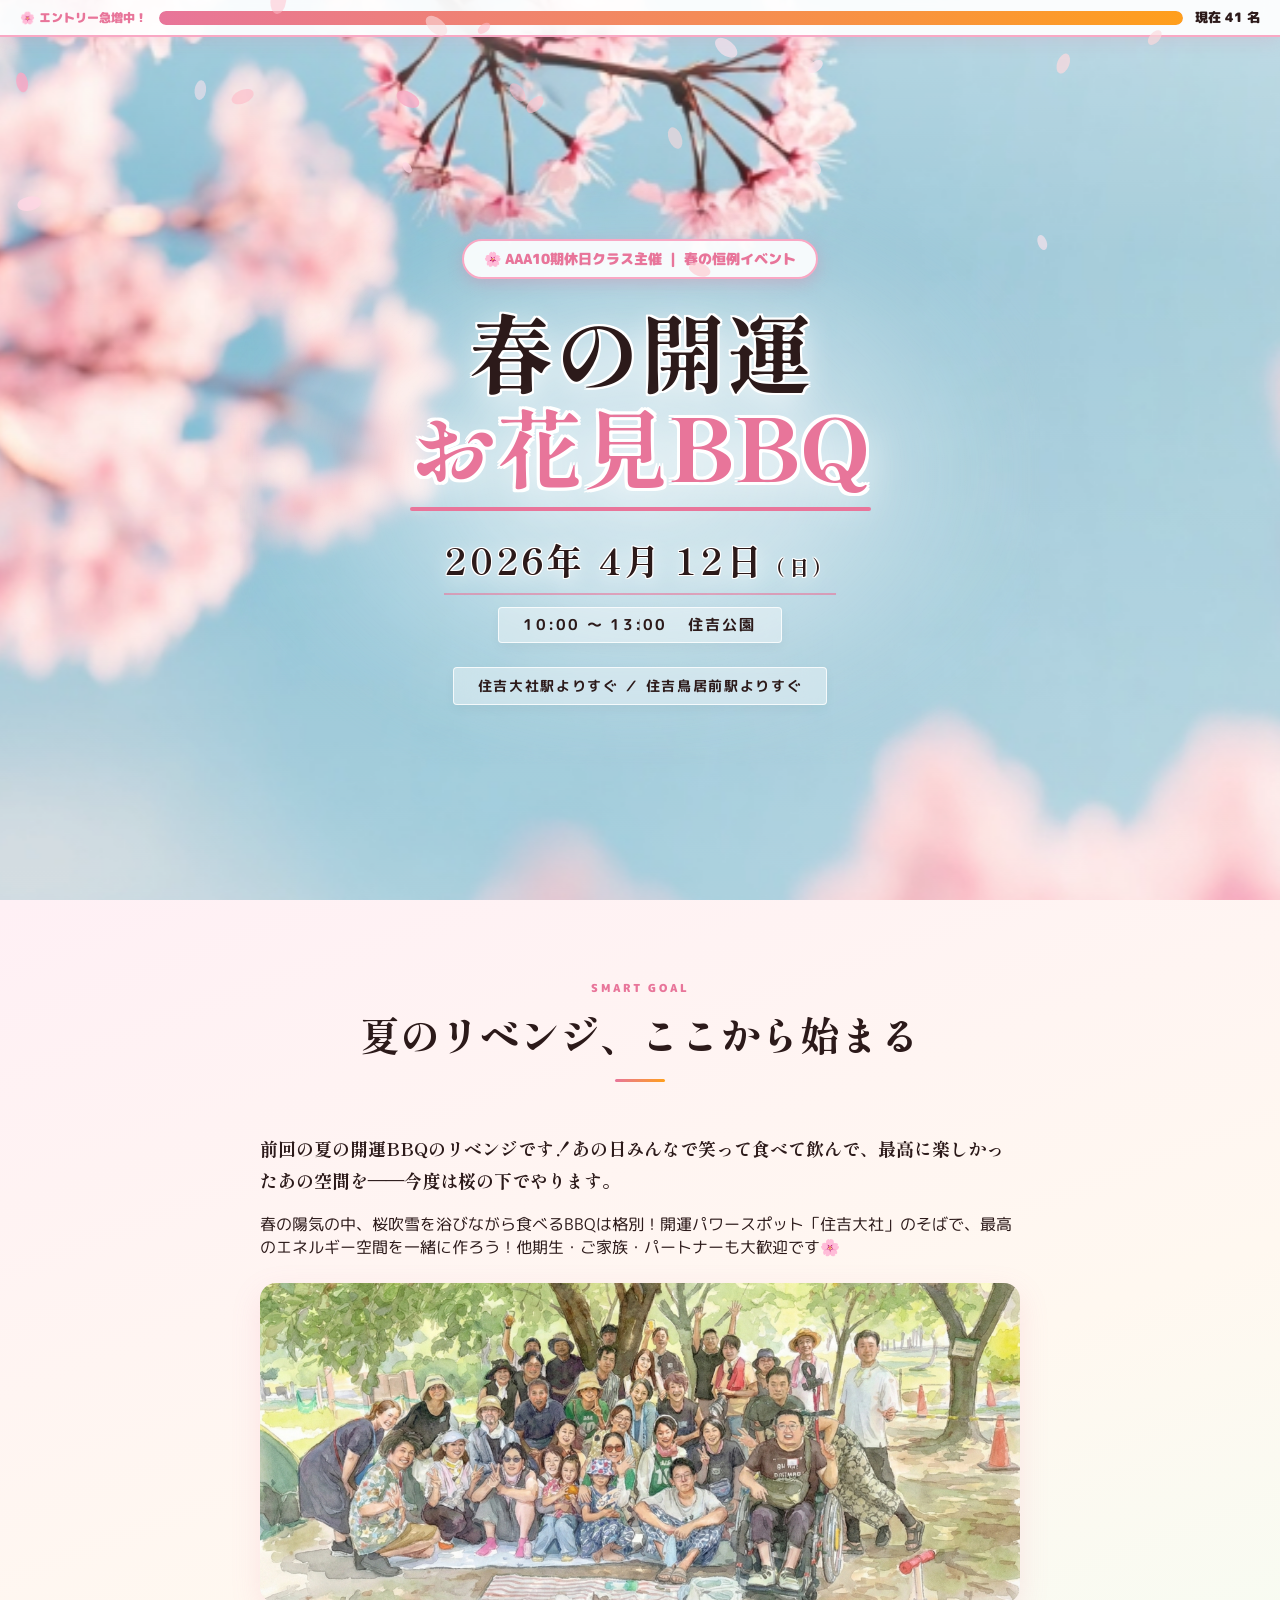
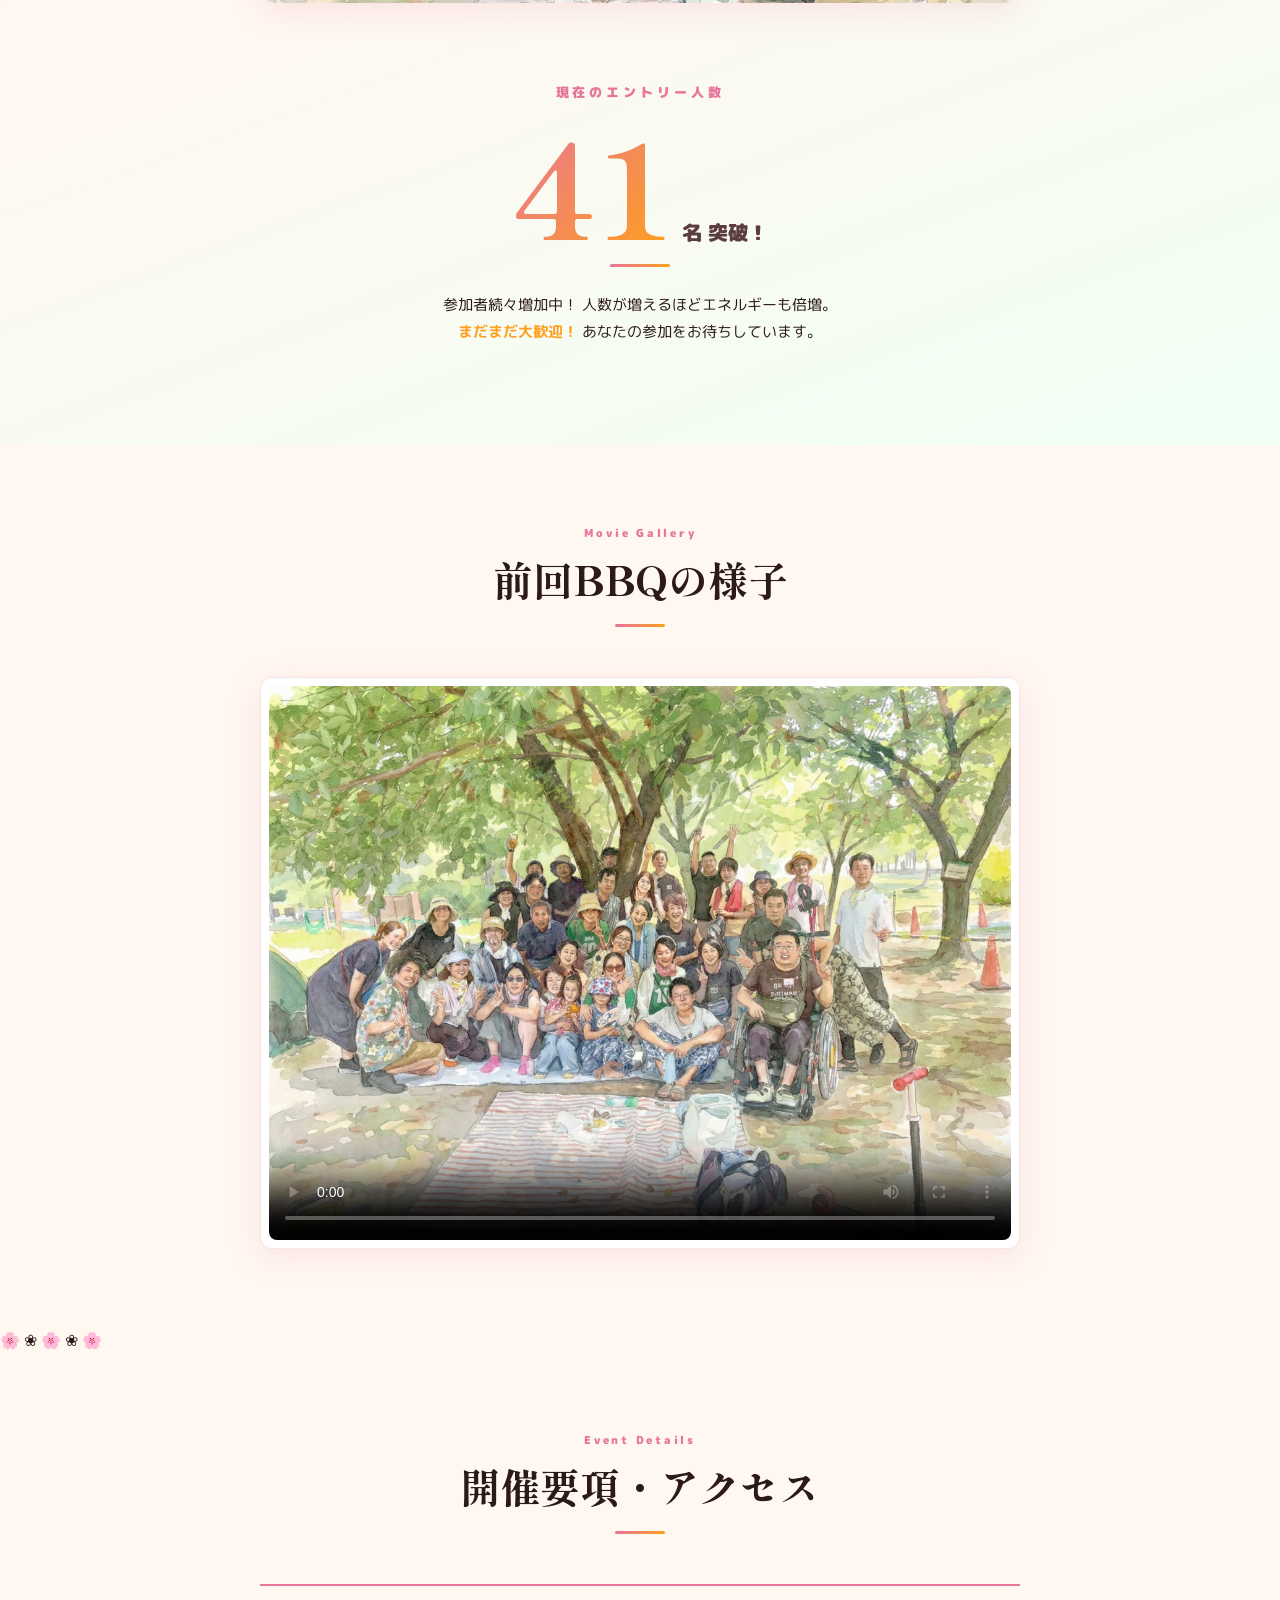
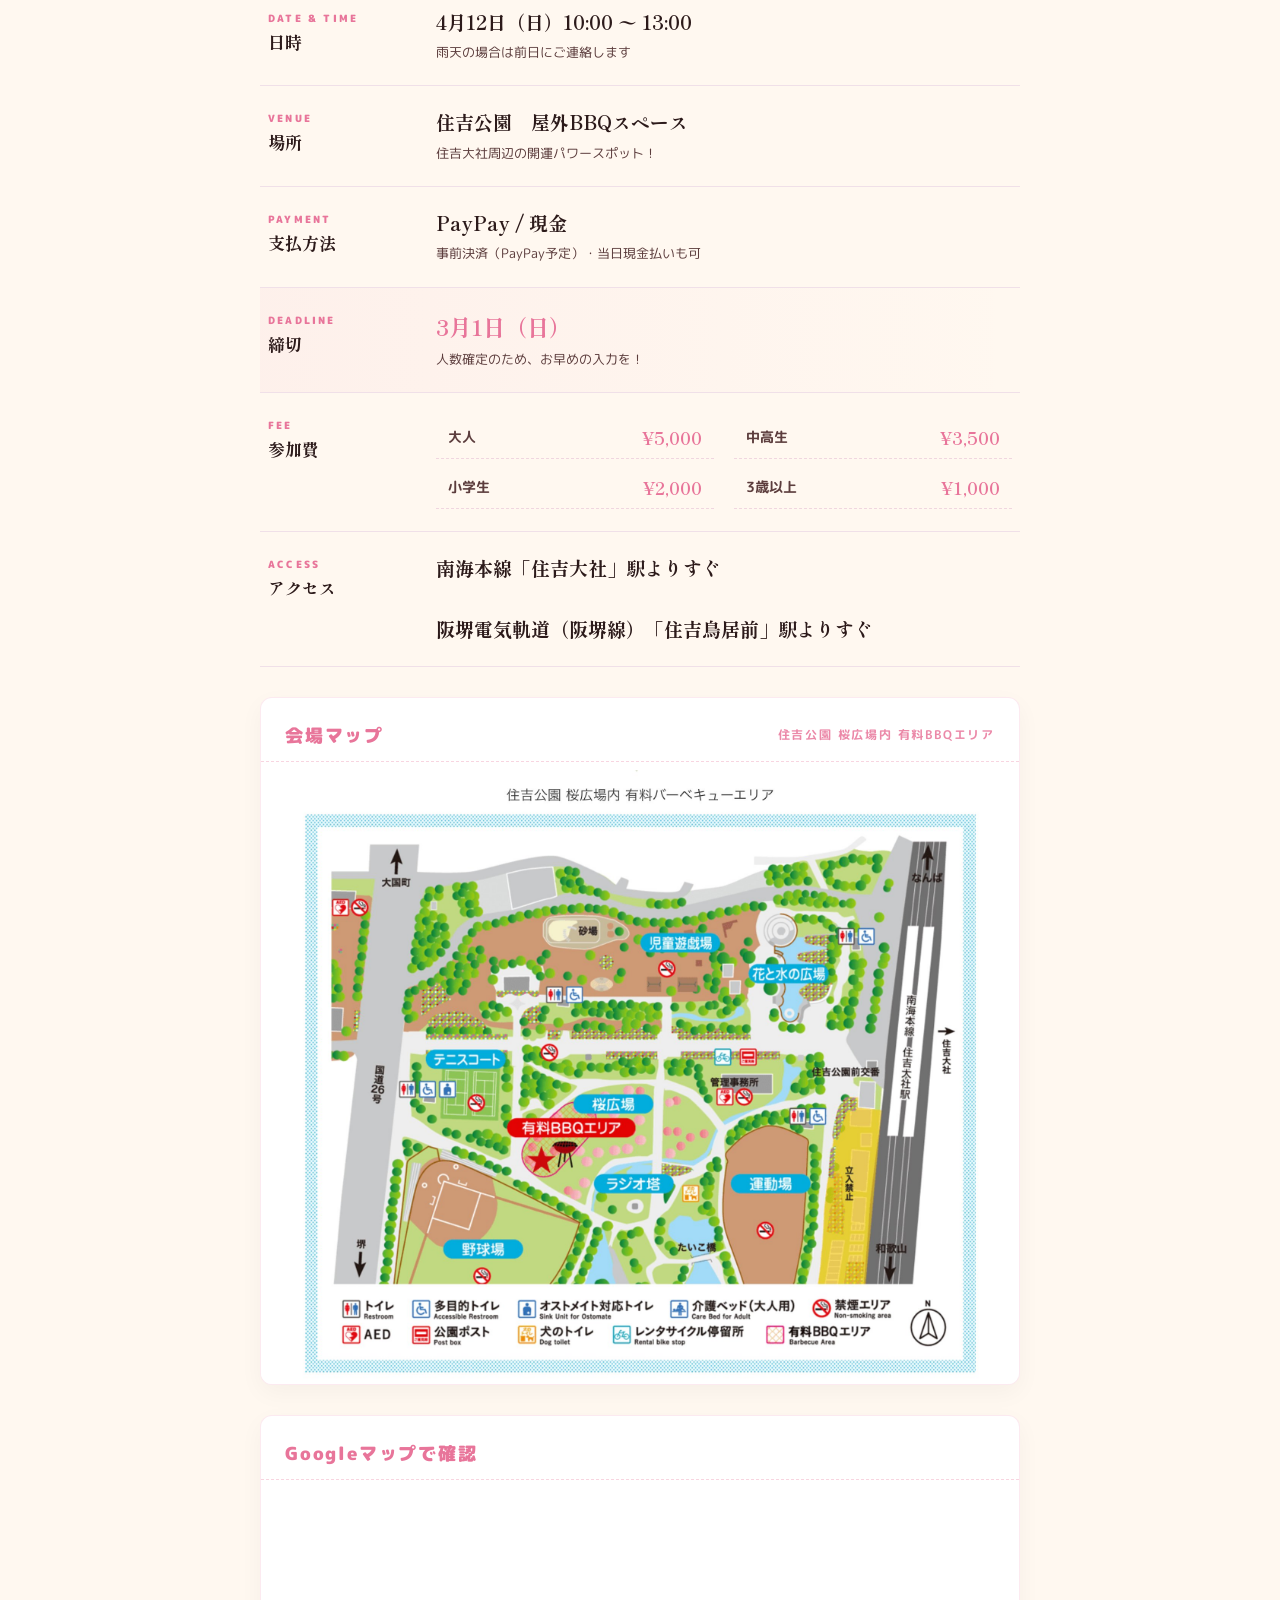
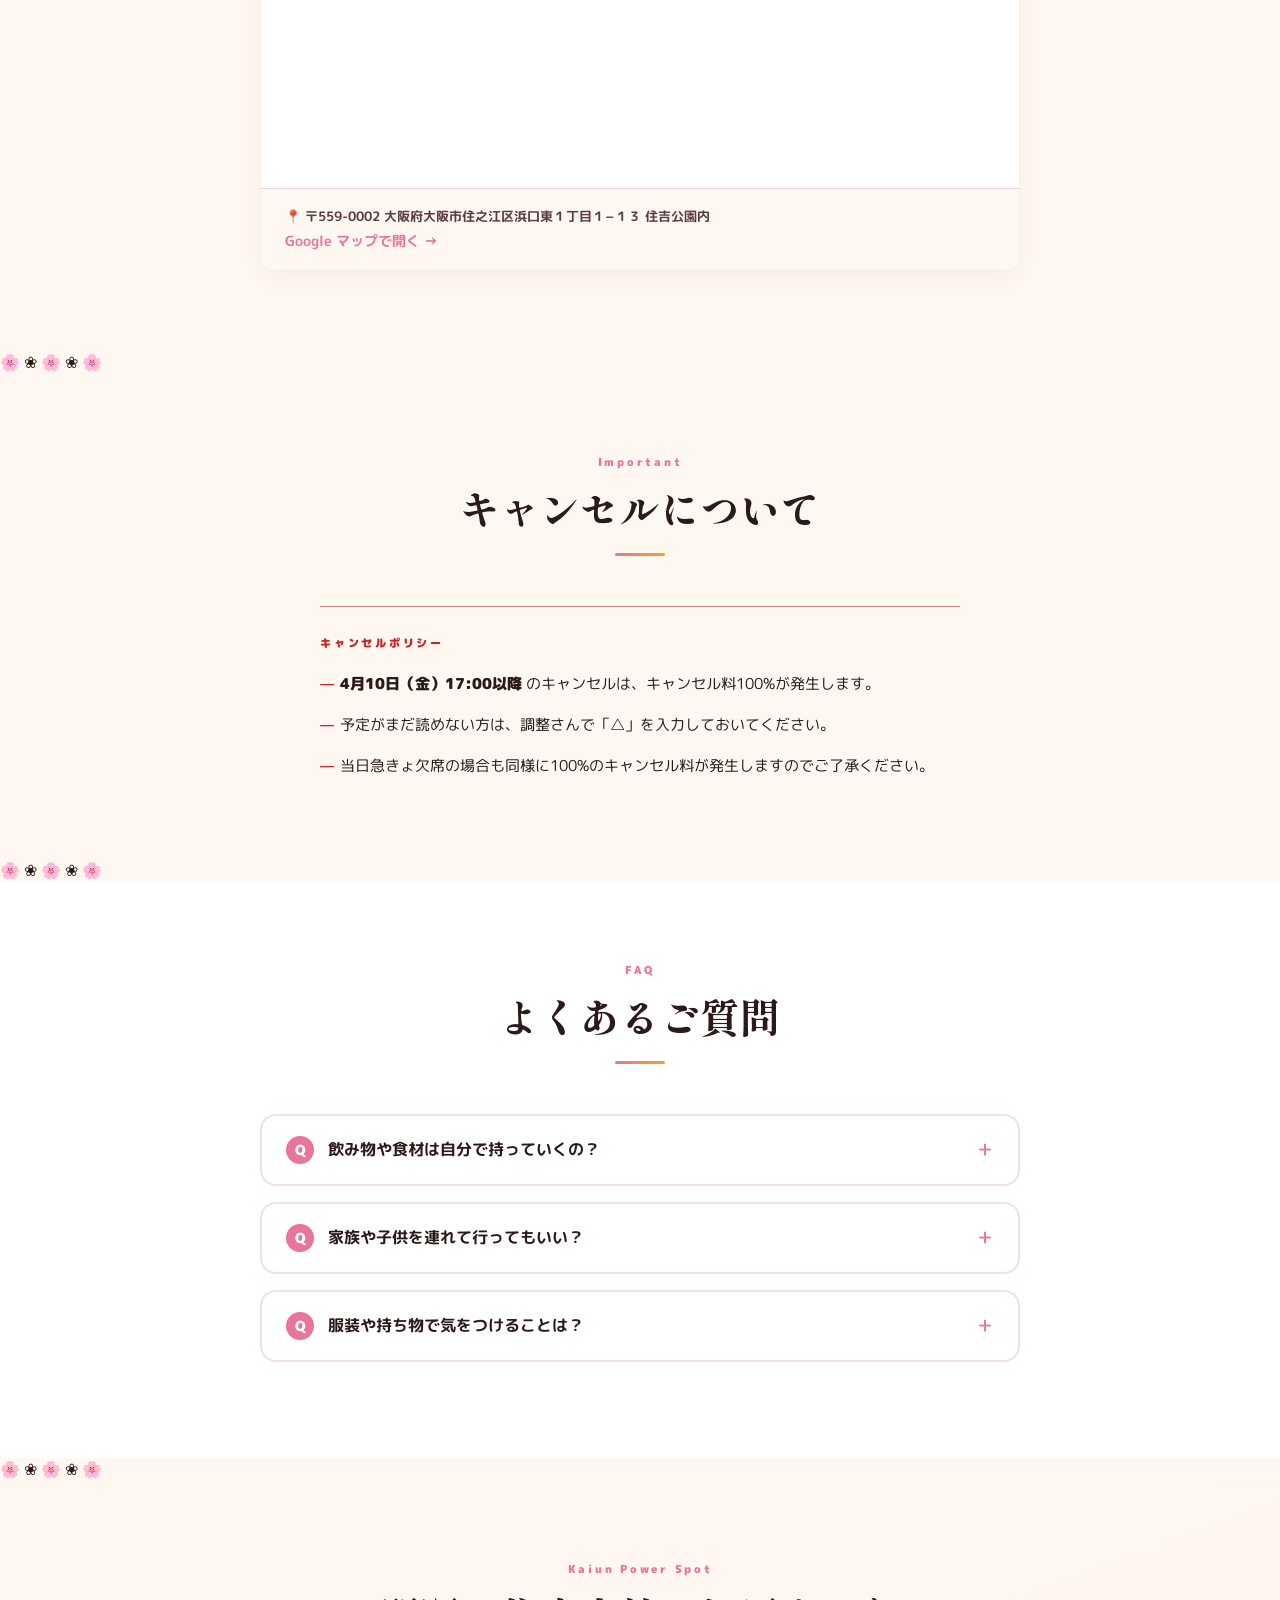
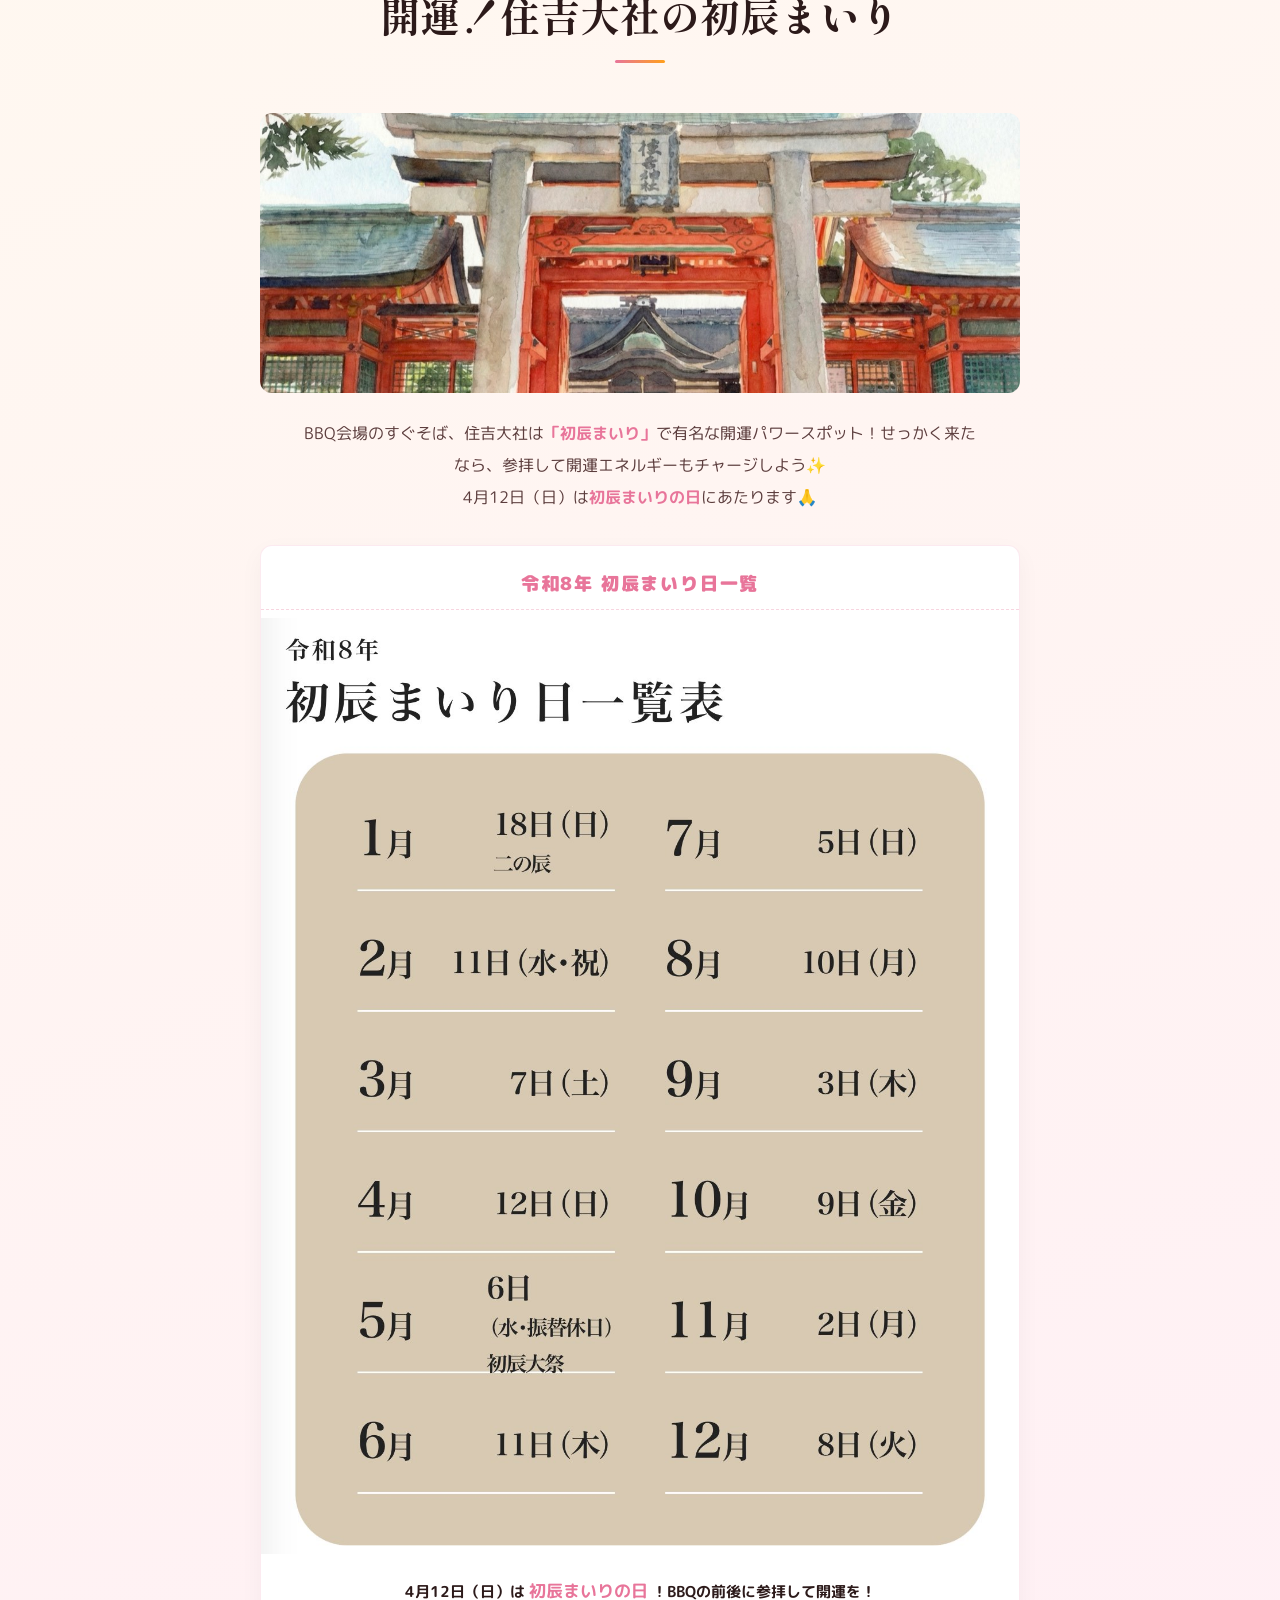
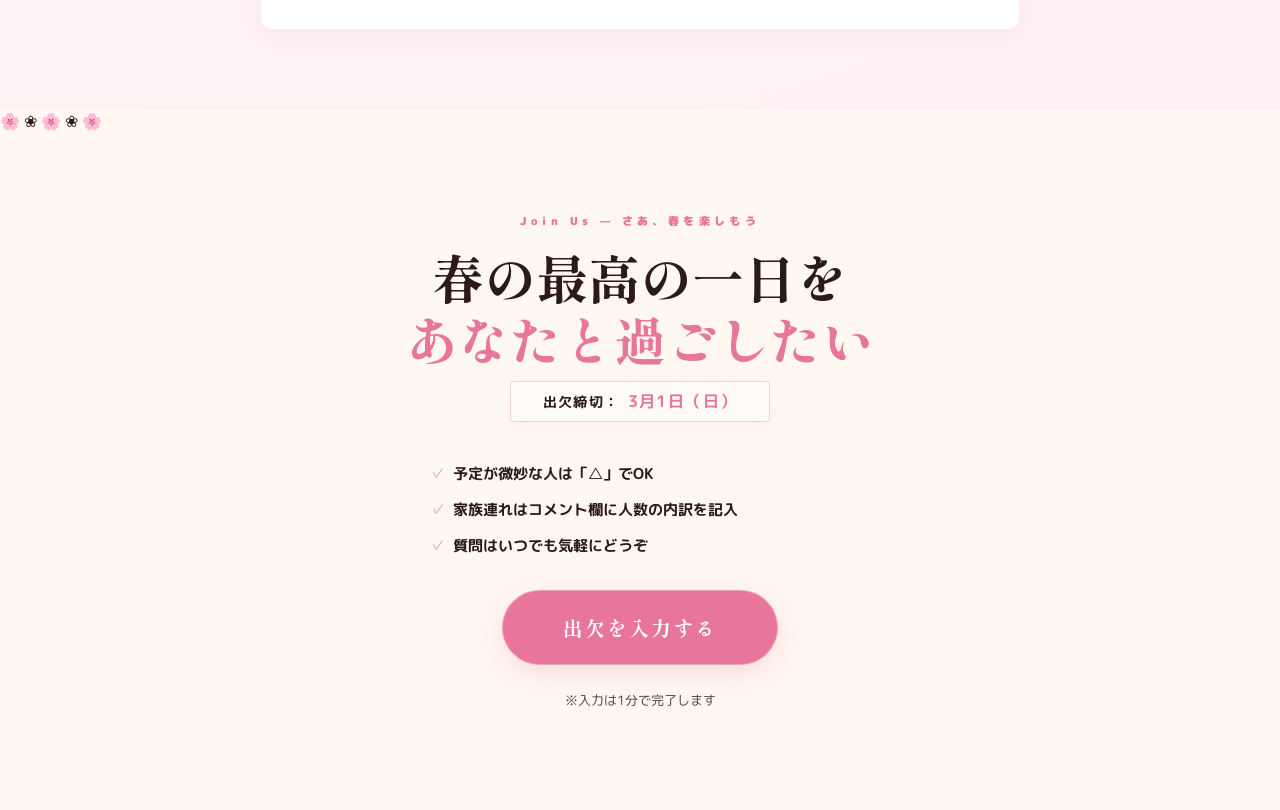
==== index.html @ a40e668b "Add files via upload" ====
<!DOCTYPE html>
<html lang="ja">

<head>
    <meta charset="UTF-8">
    <meta name="viewport" content="width=device-width, initial-scale=1.0">
    <title>春の開運お花見BBQ | AAA10期休日クラス主催</title>
    <link rel="preconnect" href="https://fonts.googleapis.com">
    <link rel="preconnect" href="https://fonts.gstatic.com" crossorigin>
    <link
        href="https://fonts.googleapis.com/css2?family=Shippori+Mincho+B1:wght@400;700;800&family=M+PLUS+Rounded+1c:wght@400;700;900&display=swap"
        rel="stylesheet">

    <link rel="stylesheet" href="css/style.css">
</head>

<body>

    <canvas id="petal-canvas"></canvas>

    <div class="sticky-progress">
        <span class="label">🌸 エントリー急増中！</span>
        <div class="bar-wrap">
            <div class="bar-fill"></div>
        </div>
        <span class="count">現在 41 名</span>
    </div>

    <header class="hero">
        <div class="hero-bg"></div>

        <div class="hero-content">
            <div class="hero-kicker">🌸 AAA10期休日クラス主催 ｜ 春の恒例イベント</div>
            <div class="hero-title-wrap">
                <h1 class="hero-title">
                    春の開運<br><span class="accent">お花見BBQ</span>
                </h1>
            </div>
            <div class="hero-date-elegant">
                <div class="date-main">2026年 4月 12日<span>（日）</span></div>
                <div class="date-sub">
                    <span class="time">10:00 〜 13:00</span>
                    <span class="place">住吉公園</span>
                </div>
            </div>
            <div class="hero-place">住吉大社駅よりすぐ ／ 住吉鳥居前駅よりすぐ</div>
        </div>
    </header>

    <section class="section story-section">
        <div class="inner">
            <h2 class="sec-title reveal">
                <span class="en">SMART GOAL</span>
                夏のリベンジ、ここから始まる
            </h2>
            <div class="story-body reveal">
                <p class="story-lead">前回の夏の開運BBQのリベンジです！あの日みんなで笑って食べて飲んで、最高に楽しかったあの空間を——<strong>今度は桜の下でやります。</strong>
                </p>
                <p>春の陽気の中、桜吹雪を浴びながら食べるBBQは格別！開運パワースポット「住吉大社」のそばで、最高のエネルギー空間を一緒に作ろう！他期生・ご家族・パートナーも大歓迎です🌸</p>
                <img src="images/bbq_sakura.jpg" alt="前回のBBQの様子" class="story-bbq-img"
                    onerror="this.style.display='none'">
            </div>

            <div class="counter-elegant reveal">
                <p class="counter-elegant-label">現在のエントリー人数</p>
                <div class="counter-elegant-numbers">
                    <span class="counter-now">41</span>
                    <span class="counter-unit">名 突破！</span>
                </div>
                <div class="counter-elegant-line"></div>
                <p class="counter-elegant-msg">
                    参加者続々増加中！ 人数が増えるほどエネルギーも倍増。<br>
                    <strong>まだまだ大歓迎！</strong> あなたの参加をお待ちしています。
                </p>
            </div>
        </div>
    </section>

    <!-- 動画ギャラリー -->
    <section class="section movie-section">
        <div class="inner">
            <h2 class="sec-title reveal">
                <span class="en">Movie Gallery</span>
                前回BBQの様子
            </h2>
            <div class="movie-wrap reveal">
                <video src="BBQ_movie.mp4" playsinline controls class="bbq-movie" poster="images/bbq_sakura.jpg">
                    お使いのブラウザは動画の再生に対応していません。
                </video>
            </div>
        </div>
    </section>

    <div class="sakura-divider">🌸 ❀ 🌸 ❀ 🌸</div>


    <!-- 開催要項 -->
    <section class="section info-section">
        <div class="inner">
            <h2 class="sec-title reveal">
                <span class="en">Event Details</span>
                開催要項・アクセス
            </h2>
            <div class="info-list reveal">

                <div class="info-row">
                    <div class="info-row-label">
                        <span class="info-en">DATE &amp; TIME</span>
                        <span class="info-ja">日時</span>
                    </div>
                    <div class="info-row-value">
                        <strong>4月12日（日）10:00 〜 13:00</strong>
                        <span class="info-note">雨天の場合は前日にご連絡します</span>
                    </div>
                </div>

                <div class="info-row">
                    <div class="info-row-label">
                        <span class="info-en">VENUE</span>
                        <span class="info-ja">場所</span>
                    </div>
                    <div class="info-row-value">
                        <strong>住吉公園　屋外BBQスペース</strong>
                        <span class="info-note">住吉大社周辺の開運パワースポット！</span>
                    </div>
                </div>

                <div class="info-row">
                    <div class="info-row-label">
                        <span class="info-en">PAYMENT</span>
                        <span class="info-ja">支払方法</span>
                    </div>
                    <div class="info-row-value">
                        <strong>PayPay / 現金</strong>
                        <span class="info-note">事前決済（PayPay予定）・当日現金払いも可</span>
                    </div>
                </div>

                <div class="info-row info-row-deadline">
                    <div class="info-row-label">
                        <span class="info-en">DEADLINE</span>
                        <span class="info-ja">締切</span>
                    </div>
                    <div class="info-row-value">
                        <strong>3月1日（日）</strong>
                        <span class="info-note">人数確定のため、お早めの入力を！</span>
                    </div>
                </div>

                <div class="info-row info-row-fee">
                    <div class="info-row-label">
                        <span class="info-en">FEE</span>
                        <span class="info-ja">参加費</span>
                    </div>
                    <div class="info-row-value fee-grid">
                        <div class="fee-item"><span class="fee-who">大人</span><span class="fee-price">¥5,000</span></div>
                        <div class="fee-item"><span class="fee-who">中高生</span><span class="fee-price">¥3,500</span>
                        </div>
                        <div class="fee-item"><span class="fee-who">小学生</span><span class="fee-price">¥2,000</span>
                        </div>
                        <div class="fee-item"><span class="fee-who">3歳以上</span><span class="fee-price">¥1,000</span>
                        </div>
                    </div>
                </div>

                <div class="info-row info-row-access">
                    <div class="info-row-label">
                        <span class="info-en">ACCESS</span>
                        <span class="info-ja">アクセス</span>
                    </div>
                    <div class="info-row-value">
                        <strong>南海本線「住吉大社」駅よりすぐ</strong><br>
                        <strong>阪堺電気軌道（阪堺線）「住吉鳥居前」駅よりすぐ</strong>
                    </div>
                </div>
            </div>

            <!-- 会場マップ -->
            <div class="venue-map-wrap reveal">
                <div class="venue-map-title">
                    <span>会場マップ</span>
                    <span class="venue-map-sub">住吉公園 桜広場内 有料BBQエリア</span>
                </div>
                <img src="images/image01.jpg" alt="住吉公園 桜広場内 有料バーベキューエリア マップ" class="venue-map-img" />
            </div>

            <!-- Googleマップ -->
            <div class="gmap-wrap reveal">
                <div class="venue-map-title"><span>Googleマップで確認</span></div>
                <div class="gmap-container">
                    <iframe src="https://maps.google.com/maps?q=34.6116,135.4924&z=17&output=embed&hl=ja" width="100%"
                        height="300" style="border:0;" allowfullscreen="" loading="lazy"
                        referrerpolicy="no-referrer-when-downgrade" title="住吉公園 Googleマップ">
                    </iframe>
                </div>
                <a href="https://maps.google.com/?q=34.6116,135.4924" target="_blank" rel="noopener" class="gmap-link">
                    📍 〒559-0002 大阪府大阪市住之江区浜口東１丁目１−１３ 住吉公園内<br>
                    <span>Google マップで開く →</span>
                </a>
            </div>
        </div>
    </section>

    <div class="sakura-divider">🌸 ❀ 🌸 ❀ 🌸</div>

    <!-- キャンセルポリシー -->
    <section class="section alert-section">
        <div class="inner">
            <h2 class="sec-title reveal">
                <span class="en">Important</span>
                キャンセルについて
            </h2>
            <div class="plain-note reveal">
                <p class="plain-note-label">キャンセルポリシー</p>
                <ul class="plain-list">
                    <li>
                        <span class="list-label">4月10日（金）17:00以降</span>
                        <span class="list-text">のキャンセルは、キャンセル料100%が発生します。</span>
                    </li>
                    <li>
                        <span class="list-text">予定がまだ読めない方は、調整さんで「△」を入力しておいてください。</span>
                    </li>
                    <li>
                        <span class="list-text">当日急きょ欠席の場合も同様に100%のキャンセル料が発生しますのでご了承ください。</span>
                    </li>
                </ul>
            </div>
        </div>
    </section>

    <div class="sakura-divider">🌸 ❀ 🌸 ❀ 🌸</div>

    <!-- FAQ -->
    <section class="section faq-section">
        <div class="inner">
            <h2 class="sec-title reveal">
                <span class="en">FAQ</span>
                よくあるご質問
            </h2>
            <div class="reveal">
                <details class="faq-item">
                    <summary>
                        <span class="q-badge">Q</span>
                        飲み物や食材は自分で持っていくの？
                        <span class="arrow">＋</span>
                    </summary>
                    <div class="faq-body">基本はこちらで準備します！ただ、「これだけは飲みたい／食べたい！」というこだわりのお酒や食材の持ち込みはOKです。食材管理は自己責任でお願いします☀️
                    </div>
                </details>
                <details class="faq-item">
                    <summary>
                        <span class="q-badge">Q</span>
                        家族や子供を連れて行ってもいい？
                        <span class="arrow">＋</span>
                    </summary>
                    <div class="faq-body">大歓迎です！ご家族やパートナーと一緒にワイワイ楽しみましょう。調整さんに記入する際、コメント欄に「大人1名＋小学生1名」など内訳を書いてくださいね。
                    </div>
                </details>
                <details class="faq-item">
                    <summary>
                        <span class="q-badge">Q</span>
                        服装や持ち物で気をつけることは？
                        <span class="arrow">＋</span>
                    </summary>
                    <div class="faq-body">屋外での開催です。春とはいえ朝は涼しいことがあります。上着や日除けの帽子など、必要と思うものは各自でご準備ください🙌 サンスクリーンもお忘れなく！
                    </div>
                </details>
            </div>
        </div>
    </section>

    <div class="sakura-divider">🌸 ❀ 🌸 ❀ 🌸</div>

    <!-- 初辰まいり -->
    <section class="section hatsutatu-section">
        <div class="inner">
            <h2 class="sec-title reveal">
                <span class="en">Kaiun Power Spot</span>
                開運！住吉大社の初辰まいり
            </h2>
            <div class="hatsutatu-body reveal">
                <img src="images/sumiyoshi_shrine.jpg" alt="住吉大社" class="hatsutatu-shrine-img"
                    onerror="this.style.display='none'">
                <p class="hatsutatu-text">
                    BBQ会場のすぐそば、住吉大社は<strong>「初辰まいり」</strong>で有名な開運パワースポット！せっかく来たなら、参拝して開運エネルギーもチャージしよう✨<br>4月12日（日）は<strong>初辰まいりの日</strong>にあたります🙏
                </p>
            </div>
            <div class="hatsutatu-card reveal">
                <div class="hatsutatu-card-title">令和8年 初辰まいり日一覧</div>
                <img src="images/image02.png" alt="令和8年 初辰まいり日一覧表" class="hatsutatu-img" />
                <div class="hatsutatu-highlight">
                    <span>4月12日（日）は<strong>初辰まいりの日</strong>！BBQの前後に参拝して開運を！</span>
                </div>
            </div>
        </div>
    </section>

    <div class="sakura-divider">🌸 ❀ 🌸 ❀ 🌸</div>

    <!-- CTA -->
    <section class="cta-section" id="apply">
        <div class="inner">
            <p class="cta-eyebrow">Join Us — さあ、春を楽しもう</p>
            <h2>春の最高の一日を<br><em>あなたと過ごしたい</em></h2>
            <div class="deadline">出欠締切：<strong>3月1日（日）</strong></div>
            <ul class="cta-check-list">
                <li>予定が微妙な人は「△」でOK</li>
                <li>家族連れはコメント欄に人数の内訳を記入</li>
                <li>質問はいつでも気軽にどうぞ</li>
            </ul>
            <a href="https://chouseisan.com/s?h=913a7e72faf543aea218d1fd785c5a6a" class="btn-cta" target="_blank"
                rel="noopener">出欠を入力する</a>
            <p class="cta-note">※入力は1分で完了します</p>
        </div>
    </section>




    <script src="js/main.js"></script>
</body>

</html>
---- css/style.css ----
:root {
    --sky: #C8E6F5;
    --sky-deep: #90CAE8;
    --sakura: #F9A8C4;
    --sakura-deep: #E8759A;
    --petal: #FFE4EE;
    --green-grass: #7BC67A;
    --green-dark: #3A7D44;
    --sun-gold: #FFD166;
    --sun-orange: #FF9F1C;
    --cream: #FFF8F0;
    --text-dark: #2C1A1A;
    --text-mid: #5C3D3D;
}

*,
*::before,
*::after {
    box-sizing: border-box;
    margin: 0;
    padding: 0;
}

html {
    scroll-behavior: smooth;
}

body {
    font-family: 'M PLUS Rounded 1c', sans-serif;
    background-color: var(--cream);
    color: var(--text-dark);
    overflow-x: hidden;
}

/* =====================
           花びらキャンバス
        ===================== */
#petal-canvas {
    position: fixed;
    top: 0;
    left: 0;
    width: 100%;
    height: 100%;
    pointer-events: none;
    z-index: 9999;
}

/* =====================
           固定プログレスバー
        ===================== */
.sticky-progress {
    position: fixed;
    top: 0;
    left: 0;
    right: 0;
    z-index: 1000;
    background: rgba(255, 255, 255, 0.92);
    backdrop-filter: blur(10px);
    border-bottom: 2px solid var(--sakura);
    padding: 8px 20px;
    display: flex;
    align-items: center;
    gap: 12px;
    box-shadow: 0 2px 20px rgba(232, 117, 154, 0.2);
}

.sticky-progress .label {
    font-size: 12px;
    font-weight: 900;
    color: var(--sakura-deep);
    white-space: nowrap;
    flex-shrink: 0;
}

.sticky-progress .bar-wrap {
    flex: 1;
    background: #F0D6E0;
    height: 14px;
    border-radius: 99px;
    overflow: hidden;
}

.sticky-progress .bar-fill {
    height: 100%;
    width: 100%;
    /* ★熱量表現のため常に100%に変更 */
    background: linear-gradient(90deg, var(--sakura-deep), var(--sun-orange));
    border-radius: 99px;
    position: relative;
    animation: shine 2s infinite;
}

.sticky-progress .bar-fill::after {
    content: '';
    position: absolute;
    top: 0;
    left: -60%;
    width: 40%;
    height: 100%;
    background: rgba(255, 255, 255, 0.4);
    animation: shimmer 2s infinite;
    border-radius: 99px;
}

@keyframes shimmer {
    0% {
        left: -60%;
    }

    100% {
        left: 120%;
    }
}

.sticky-progress .count {
    font-size: 13px;
    font-weight: 900;
    color: var(--text-dark);
    white-space: nowrap;
    flex-shrink: 0;
}



/* =====================
           動画ギャラリー
        ===================== */
.movie-section {
    padding-top: 20px;
    padding-bottom: 20px;
}

.movie-wrap {
    margin: 40px auto 0;
    max-width: 800px;
    background: white;
    border-radius: 12px;
    overflow: hidden;
    box-shadow: 0 8px 32px rgba(232, 117, 154, 0.15);
    border: 1px solid rgba(232, 117, 154, 0.2);
    padding: 8px;
    /* 額縁のような余白 */
}

.bbq-movie {
    width: 100%;
    height: auto;
    display: block;
    border-radius: 8px;
    background: #fdf5f7;
    /* 読み込み前のプレースホルダー色 */
}

/* =====================
           ヒーロー
        ===================== */
.hero {
    min-height: 100vh;
    padding-top: 44px;
    position: relative;
    overflow: hidden;
    display: flex;
    flex-direction: column;
    justify-content: center;
    align-items: center;
}

/* 桜のシネマティック背景 */
.hero-bg {
    position: absolute;
    inset: 0;
    background-image: url('../images/bg_hero_sakura.jpg');
    background-size: cover;
    background-position: center bottom;
    z-index: 0;
    transform: scale(1);
    animation: hero-zoom 20s ease-out forwards;
}

/* 文字を読みやすくするためのうっすらとしたシャドウ・グラデーション */
.hero-bg::after {
    content: '';
    position: absolute;
    inset: 0;
    background: linear-gradient(to bottom, rgba(255, 255, 255, 0.3) 0%, rgba(255, 255, 255, 0) 30%, rgba(255, 255, 255, 0.2) 100%);
    z-index: 1;
}

@keyframes hero-zoom {
    0% {
        transform: scale(1);
    }

    100% {
        transform: scale(1.08);
    }
}

/* ヒーローコンテンツ（文字など） */

/* ヒーローコンテンツ */
.hero-content {
    position: relative;
    z-index: 10;
    text-align: center;
    padding: 60px 40px;
    max-width: 800px;
    width: 90%;
}

/* アプローチ1+2の融合：すりガラス × 柔らかい光のモヤ（Soft Frosted Glow） */
.hero-content::before {
    content: '';
    position: absolute;
    inset: 0;
    z-index: -1;
    /* 中心はやや不透明な白、外に向かって完全に透明になる円形グラデーション */
    background: radial-gradient(ellipse at center, rgba(255, 255, 255, 0.6) 0%, rgba(255, 255, 255, 0.3) 50%, rgba(255, 255, 255, 0) 80%);
    /* すりガラス効果 */
    backdrop-filter: blur(8px);
    -webkit-backdrop-filter: blur(8px);
    /* ぼかしの境界線をさらに滑らかにするため、マスクでふんわり抜く */
    mask-image: radial-gradient(ellipse at center, black 30%, transparent 80%);
    -webkit-mask-image: radial-gradient(ellipse at center, black 30%, transparent 80%);
    pointer-events: none;
}

.hero-kicker {
    display: inline-flex;
    align-items: center;
    gap: 8px;
    background: rgba(255, 255, 255, 0.9);
    border: 2px solid var(--sakura);
    border-radius: 99px;
    padding: 8px 20px;
    font-size: 14px;
    font-weight: 900;
    color: var(--sakura-deep);
    margin-bottom: 24px;
    animation: hero-entry 0.8s ease both;
    box-shadow: 0 4px 15px rgba(232, 117, 154, 0.3);
}

.hero-title-wrap {
    animation: hero-entry 0.8s 0.2s ease both;
}

.hero-sub {
    font-family: 'M PLUS Rounded 1c', sans-serif;
    font-size: 16px;
    font-weight: 900;
    color: var(--sakura-deep);
    letter-spacing: 0.3em;
    margin-bottom: 12px;
    text-shadow: 0 2px 10px rgba(255, 255, 255, 0.9);
}

.hero-title {
    font-family: 'Shippori Mincho B1', serif;
    font-size: clamp(48px, 12vw, 86px);
    font-weight: 800;
    line-height: 1.1;
    color: var(--text-dark);
    /* 文字の輪郭を白く縁取り（Stroke効果）＋外側に強い発光（Glow） */
    text-shadow:
        2px 2px 0 #fff, -2px -2px 0 #fff,
        2px -2px 0 #fff, -2px 2px 0 #fff,
        0px 2px 0 #fff, 0px -2px 0 #fff,
        2px 0px 0 #fff, -2px 0px 0 #fff,
        0 8px 30px rgba(255, 255, 255, 1);
    margin-bottom: 8px;
}

.hero-title .accent {
    color: var(--sakura-deep);
    position: relative;
    /* ピンクの文字が背景に沈まないよう、少し太めに白抜き縁取り */
    text-shadow:
        3px 3px 0 #fff, -3px -3px 0 #fff,
        3px -3px 0 #fff, -3px 3px 0 #fff,
        0px 3px 0 #fff, 0px -3px 0 #fff,
        3px 0px 0 #fff, -3px 0px 0 #fff,
        0 10px 40px rgba(255, 255, 255, 1);
}

.hero-title .accent::after {
    content: '';
    position: absolute;
    bottom: -4px;
    left: 0;
    right: 0;
    height: 4px;
    background: var(--sakura-deep);
    border-radius: 2px;
}

.hero-date-elegant {
    display: inline-flex;
    flex-direction: column;
    align-items: center;
    margin: 32px auto 24px;
    animation: hero-entry 0.8s 0.4s ease both;
}

.hero-date-elegant .date-main {
    font-family: 'Shippori Mincho B1', serif;
    font-size: 36px;
    font-weight: 700;
    color: var(--text-dark);
    letter-spacing: 0.1em;
    border-bottom: 2px solid rgba(232, 117, 154, 0.6);
    padding-bottom: 8px;
    margin-bottom: 12px;
    /* 日付にも確実な白い縁取りと発光を付与 */
    text-shadow:
        1px 1px 0 #fff, -1px -1px 0 #fff,
        1px -1px 0 #fff, -1px 1px 0 #fff,
        0px 1px 0 #fff, 0px -1px 0 #fff,
        1px 0px 0 #fff, -1px 0px 0 #fff,
        0 4px 20px rgba(255, 255, 255, 1);
}

.hero-date-elegant .date-main span {
    font-size: 20px;
}

.hero-date-elegant .date-sub {
    font-size: 15px;
    font-weight: 700;
    color: var(--text-dark);
    letter-spacing: 0.15em;
    display: flex;
    gap: 20px;
    background: rgba(255, 255, 255, 0.4);
    padding: 6px 24px;
    border-radius: 4px;
    backdrop-filter: blur(12px);
    border: 1px solid rgba(255, 255, 255, 0.8);
    position: relative;
    box-shadow: 0 4px 12px rgba(0, 0, 0, 0.04);
}

/* 区切り線を細いラインに変更 */
.hero-date-elegant .date-sub .time::after {
    content: '';
    position: absolute;
    top: 50%;
    transform: translateY(-50%);
    right: 50%;
    /* 中央付近に配置 */
    width: 1px;
    height: 12px;
    background: var(--text-dark);
    opacity: 0.3;
}

.hero-date-elegant .time::before,
.hero-date-elegant .place::before {
    display: none;
}

.hero-place {
    font-size: 14px;
    font-weight: 700;
    color: var(--text-dark);
    letter-spacing: 0.12em;
    background: rgba(255, 255, 255, 0.4);
    padding: 8px 24px;
    border-radius: 4px;
    display: inline-block;
    backdrop-filter: blur(12px);
    border: 1px solid rgba(255, 255, 255, 0.8);
    box-shadow: 0 4px 12px rgba(0, 0, 0, 0.04);
    animation: hero-entry 0.8s 0.6s ease both;
}

@keyframes hero-entry {
    from {
        opacity: 0;
        transform: translateY(30px);
    }

    to {
        opacity: 1;
        transform: translateY(0);
    }
}

/* =====================
           セクション共通
        ===================== */
.section {
    padding: 80px 20px;
    position: relative;
}

.sec-title {
    font-family: 'Shippori Mincho B1', serif;
    font-size: clamp(26px, 6vw, 40px);
    font-weight: 800;
    text-align: center;
    margin-bottom: 50px;
    color: var(--text-dark);
    position: relative;
}

.sec-title .en {
    display: block;
    font-family: 'M PLUS Rounded 1c', sans-serif;
    font-size: 11px;
    font-weight: 900;
    letter-spacing: 0.25em;
    color: var(--sakura-deep);
    margin-bottom: 8px;
}

.sec-title::after {
    content: '';
    display: block;
    width: 50px;
    height: 3px;
    background: linear-gradient(90deg, var(--sakura-deep), var(--sun-orange));
    border-radius: 2px;
    margin: 16px auto 0;
}

.inner {
    max-width: 760px;
    margin: 0 auto;
}

/* =====================
           ストーリー・リベンジ
        ===================== */
.story-section {
    background: linear-gradient(160deg, #FFF0F5 0%, #FFF8F0 50%, #F0FFF4 100%);
}

.story-card {
    background: white;
    border-radius: 16px;
    padding: 36px 40px;
    border-left: 4px solid var(--sakura);
    box-shadow: 0 8px 30px rgba(232, 117, 154, 0.08);
    font-size: 16px;
    line-height: 2;
    color: var(--text-mid);
    position: relative;
}

.story-card::before {
    content: '\201C';
    position: absolute;
    top: 10px;
    left: 20px;
    font-size: 80px;
    font-family: Georgia, serif;
    color: rgba(232, 117, 154, 0.15);
    line-height: 1;
}

.story-lead {
    font-family: 'Shippori Mincho B1', serif;
    font-size: 18px;
    font-weight: 700;
    color: var(--text-dark);
    line-height: 1.8;
    margin-bottom: 16px;
}

/* BBQ画像 */
.story-bbq-img {
    width: 100%;
    height: auto;
    display: block;
    border-radius: 16px;
    margin-top: 24px;
    object-fit: cover;
    max-height: 320px;
    box-shadow: 0 10px 30px rgba(232, 117, 154, 0.15);
}

/* 大きな参加者カウント */
.counter-elegant {
    text-align: center;
    margin-top: 60px;
    padding: 20px 0;
}

.counter-elegant-label {
    font-size: 13px;
    font-weight: 900;
    letter-spacing: 0.3em;
    color: var(--sakura-deep);
    margin-bottom: 16px;
}

.counter-elegant-numbers {
    display: flex;
    align-items: baseline;
    justify-content: center;
    gap: 8px;
    margin-bottom: 16px;
}

.counter-now {
    font-family: 'Shippori Mincho B1', serif;
    font-size: clamp(80px, 20vw, 130px);
    font-weight: 800;
    line-height: 1;
    background: linear-gradient(135deg, var(--sakura-deep) 0%, var(--sun-orange) 100%);
    -webkit-background-clip: text;
    background-clip: text;
    -webkit-text-fill-color: transparent;
}

.counter-unit {
    font-size: 20px;
    font-weight: 900;
    color: var(--text-mid);
}

.counter-elegant-line {
    width: 60px;
    height: 3px;
    background: linear-gradient(90deg, var(--sakura-deep), var(--sun-orange));
    border-radius: 2px;
    margin: 0 auto 24px;
}

.counter-elegant-msg {
    font-size: 15px;
    line-height: 1.8;
    color: var(--text-dark);
}

.counter-elegant-msg strong {
    color: var(--sun-orange);
}

.counter-msg {
    font-size: 15px;
    font-weight: 700;
    color: rgba(255, 255, 255, 0.7);
}

.counter-msg strong {
    color: var(--sun-gold);
}

/* =====================
           開催要項 — シンプルリスト型
        ===================== */
.info-list {
    border-top: 2px solid var(--sakura-deep);
}

.info-row {
    display: grid;
    grid-template-columns: 140px 1fr;
    gap: 0 28px;
    align-items: start;
    padding: 22px 8px;
    border-bottom: 1px solid #F0E0E8;
    transition: background 0.2s;
}

.info-row:hover {
    background: rgba(249, 168, 196, 0.04);
}

.info-row-label {
    display: flex;
    flex-direction: column;
    gap: 3px;
    padding-top: 3px;
}

.info-en {
    font-size: 10px;
    font-weight: 900;
    letter-spacing: 0.22em;
    color: var(--sakura-deep);
}

.info-ja {
    font-family: 'Shippori Mincho B1', serif;
    font-size: 17px;
    font-weight: 700;
    color: var(--text-dark);
}

.info-row-value {
    display: flex;
    flex-direction: column;
    gap: 5px;
}

.info-row-value strong {
    font-family: 'Shippori Mincho B1', serif;
    font-size: 19px;
    font-weight: 700;
    color: var(--text-dark);
    line-height: 1.5;
}

.info-note {
    font-size: 13px;
    color: var(--text-mid);
    line-height: 1.7;
}

/* 締切行の特別表示 */
.info-row-deadline {
    background: linear-gradient(90deg, rgba(232, 117, 154, 0.06) 0%, transparent 100%);
}

.info-row-deadline .info-row-value strong {
    color: var(--sakura-deep);
    font-size: 22px;
}

/* 参加費グリッド */
.fee-grid {
    display: grid;
    grid-template-columns: 1fr 1fr;
    gap: 8px 20px;
    padding-top: 2px;
}

.fee-item {
    display: flex;
    justify-content: space-between;
    align-items: center;
    padding: 8px 12px;
    border-bottom: 1px dashed #F0D6E0;
}

.fee-who {
    font-size: 14px;
    color: var(--text-mid);
    font-weight: 700;
}

.fee-price {
    font-family: 'Shippori Mincho B1', serif;
    font-size: 17px;
    font-weight: 700;
    color: var(--sakura-deep);
}

@media (max-width: 580px) {
    .info-row {
        grid-template-columns: 100px 1fr;
        gap: 0 16px;
        padding: 18px 4px;
    }

    .info-ja {
        font-size: 15px;
    }

    .info-row-value strong {
        font-size: 16px;
    }

    .fee-grid {
        grid-template-columns: 1fr;
        gap: 4px;
    }
}



/* =====================
           キャンセルポリシー — 地の文スタイル
        ===================== */
.plain-note {
    border-top: 1px solid #D0828A;
    padding: 28px 0 0;
    max-width: 640px;
    margin: 0 auto;
}

.plain-note-label {
    font-size: 11px;
    font-weight: 900;
    letter-spacing: 0.25em;
    color: #C62828;
    margin-bottom: 18px;
    text-transform: uppercase;
}

.plain-list {
    list-style: none;
    display: flex;
    flex-direction: column;
    gap: 14px;
}

.plain-list li {
    position: relative;
    padding-left: 20px;
    font-size: 15px;
    color: var(--text-dark);
    line-height: 1.8;
}

.plain-list li::before {
    content: '—';
    color: #C62828;
    font-weight: 700;
    position: absolute;
    left: 0;
    top: 0;
}

.plain-list li .list-label {
    font-weight: 900;
    display: inline-block;
}

.plain-list li .list-text {
    display: inline;
}

/* =====================
           FAQ
        ===================== */
.faq-section {
    background: white;
}

.faq-item {
    border-radius: 16px;
    overflow: hidden;
    margin-bottom: 16px;
    border: 2px solid #F0E0E8;
    transition: border-color 0.3s;
}

.faq-item:hover {
    border-color: var(--sakura);
}

.faq-item summary {
    display: flex;
    align-items: center;
    gap: 14px;
    padding: 20px 24px;
    font-weight: 700;
    font-size: 16px;
    cursor: pointer;
    color: var(--text-dark);
    list-style: none;
    user-select: none;
}

.faq-item summary::-webkit-details-marker {
    display: none;
}

.faq-item summary .q-badge {
    background: var(--sakura-deep);
    color: white;
    width: 28px;
    height: 28px;
    border-radius: 50%;
    display: flex;
    align-items: center;
    justify-content: center;
    font-size: 14px;
    font-weight: 900;
    flex-shrink: 0;
}

.faq-item summary .arrow {
    margin-left: auto;
    font-size: 18px;
    color: var(--sakura-deep);
    transition: transform 0.3s;
}

details[open] summary .arrow {
    transform: rotate(45deg);
}

.faq-item .faq-body {
    padding: 0 24px 24px 66px;
    font-size: 15px;
    line-height: 1.9;
    color: var(--text-mid);
    border-top: 1px dashed #F0D6E0;
    padding-top: 16px;
}

/* =====================
           CTA
        ===================== */
.cta-section {
    padding: 80px 20px 100px;
    text-align: center;
    position: relative;
    overflow: hidden;
}

.cta-section .inner {
    position: relative;
}

.cta-section .cta-eyebrow {
    font-size: 11px;
    font-weight: 900;
    letter-spacing: 0.4em;
    color: var(--sakura-deep);
    margin-bottom: 16px;
}

.cta-section h2 {
    font-family: 'Shippori Mincho B1', serif;
    font-size: clamp(30px, 8vw, 52px);
    font-weight: 800;
    color: var(--text-dark);
    margin-bottom: 10px;
    line-height: 1.2;
}

.cta-section h2 em {
    font-style: normal;
    color: var(--sakura-deep);
}

.cta-section .deadline {
    display: inline-block;
    background: rgba(255, 255, 255, 0.4);
    border: 1px solid rgba(232, 117, 154, 0.3);
    color: var(--text-dark);
    border-radius: 4px;
    padding: 8px 32px;
    font-size: 14px;
    font-weight: 700;
    margin-bottom: 40px;
    letter-spacing: 0.1em;
    backdrop-filter: blur(12px);
    box-shadow: 0 4px 12px rgba(232, 117, 154, 0.05);
}

.deadline strong {
    color: var(--sakura-deep);
    font-size: 16px;
    margin-left: 8px;
}

.cta-check-list {
    list-style: none;
    text-align: left;
    max-width: 420px;
    margin: 0 auto 32px;
    display: flex;
    flex-direction: column;
    gap: 12px;
}

.cta-check-list li {
    color: var(--text-dark);
    font-size: 15px;
    font-weight: 700;
    line-height: 1.6;
    display: flex;
    align-items: flex-start;
    gap: 8px;
}

.cta-check-list li::before {
    content: '✓';
    color: var(--sakura);
    font-weight: 900;
}

.btn-cta {
    display: inline-block;
    background: var(--sakura-deep);
    color: white;
    font-family: 'Shippori Mincho B1', serif;
    font-size: 20px;
    font-weight: 700;
    padding: 22px 60px;
    border-radius: 50px;
    text-decoration: none;
    box-shadow: 0 8px 24px rgba(232, 117, 154, 0.2);
    position: relative;
    overflow: hidden;
    transition: all 0.4s cubic-bezier(0.25, 1, 0.5, 1);
    letter-spacing: 0.1em;
    border: 1px solid rgba(255, 255, 255, 0.3);
}

.btn-cta:hover {
    transform: translateY(-2px);
    box-shadow: 0 12px 32px rgba(232, 117, 154, 0.3);
    background: #d66487;
    /* slightly darker/more intense on hover */
}

.cta-note {
    margin-top: 20px;
    color: var(--text-mid);
    font-size: 13px;
}

/* =====================
           スクロールアニメ
        ===================== */
.reveal {
    opacity: 0;
    transform: translateY(40px);
    transition: opacity 0.7s ease, transform 0.7s ease;
}

.reveal.visible {
    opacity: 1;
    transform: translateY(0);
}



/* =====================
           初辰まいりセクション
        ===================== */
.hatsutatu-section {
    background: linear-gradient(160deg, #FFF8F0 0%, #FFF0F5 100%);
}

.hatsutatu-body {
    margin-bottom: 32px;
}

.hatsutatu-shrine-img {
    width: 100%;
    height: 280px;
    object-fit: cover;
    border-radius: 12px;
    display: block;
    margin-bottom: 24px;
}

.hatsutatu-text {
    font-size: 16px;
    line-height: 2;
    color: var(--text-mid);
    max-width: 680px;
    margin: 0 auto;
    text-align: center;
}

.hatsutatu-text strong {
    color: var(--sakura-deep);
}

.hatsutatu-card {
    background: white;
    border-radius: 12px;
    overflow: hidden;
    box-shadow: 0 8px 24px rgba(0, 0, 0, 0.04);
    border: 1px solid rgba(232, 117, 154, 0.15);
}

.hatsutatu-card-title {
    color: var(--sakura-deep);
    padding: 24px 24px 12px;
    font-weight: 900;
    font-size: 18px;
    letter-spacing: 0.1em;
    text-align: center;
    border-bottom: 1px dashed rgba(232, 117, 154, 0.3);
    margin-bottom: 8px;
}

.hatsutatu-img {
    width: 100%;
    height: auto;
    display: block;
}

.hatsutatu-highlight {
    background: white;
    padding: 24px;
    display: flex;
    justify-content: center;
    align-items: center;
    font-size: 15px;
    font-weight: 700;
    color: var(--text-dark);
    text-align: center;
    line-height: 1.6;
}

.hatsutatu-highlight strong {
    color: var(--sakura-deep);
    font-size: 1.1em;
    padding: 0 4px;
}

/* =====================
           会場マップ・Googleマップ
        ===================== */
.venue-map-wrap,
.gmap-wrap {
    margin-top: 30px;
    background: white;
    border-radius: 12px;
    overflow: hidden;
    box-shadow: 0 8px 24px rgba(0, 0, 0, 0.04);
    border: 1px solid rgba(232, 117, 154, 0.15);
}

.venue-map-title {
    color: var(--sakura-deep);
    padding: 24px 24px 12px;
    font-weight: 900;
    font-size: 18px;
    letter-spacing: 0.1em;
    display: flex;
    align-items: center;
    justify-content: space-between;
    flex-wrap: wrap;
    gap: 8px;
    border-bottom: 1px dashed rgba(232, 117, 154, 0.3);
    margin: 0 0 8px 0;
}

.venue-map-sub {
    font-size: 12px;
    font-weight: 700;
    opacity: 0.85;
}

.venue-map-img {
    width: 100%;
    height: auto;
    display: block;
}

.gmap-container {
    padding: 0;
    line-height: 0;
}

.gmap-link {
    display: block;
    padding: 16px 24px;
    background: var(--cream);
    color: var(--text-mid);
    font-size: 13px;
    font-weight: 700;
    text-decoration: none;
    line-height: 1.8;
    border-top: 1px solid #F0D6E0;
    transition: background 0.2s;
}

.gmap-link:hover {
    background: #FFE4EE;
}

.gmap-link span {
    color: var(--sakura-deep);
    font-size: 14px;
}

@media (max-width: 600px) {

    /* ヒーロー */
    .hero-date-elegant .date-main {
        font-size: 24px;
    }

    .hero-date-elegant .date-sub {
        font-size: 12px;
        flex-direction: column;
        gap: 8px;
        align-items: center;
    }

    .hero-kicker {
        font-size: 11px;
        padding: 6px 12px;
        gap: 4px;
        /* 長いテキストが折り返せるように */
        white-space: normal;
        text-align: center;
        line-height: 1.5;
    }

    .hero-place {
        font-size: 12px;
        padding: 6px 14px;
    }

    /* テキスト全般の改行修正 */
    .story-body {
        padding: 0 12px;
    }

    .story-body p,
    .hatsutatu-text,
    .counter-elegant-msg,
    .faq-body,
    .plain-list li,
    .gmap-link {
        word-break: keep-all;
        /* 日本語単語の途中で切らない */
        overflow-wrap: anywhere;
        /* URLなど長い文字列は折り返す */
        line-height: 1.9;
    }

    /* CTAボタン */
    .btn-cta {
        font-size: 16px;
        padding: 18px 28px;
    }

    /* 初辰まいり：画像とテキストを縦並びに */
    .hatsutatu-intro-wrap {
        grid-template-columns: 1fr;
    }

    .hatsutatu-shrine-img {
        height: 180px;
    }

}

/* タブレット調整 */
@media (min-width: 601px) and (max-width: 768px) {
    .hatsutatu-intro-wrap {
        grid-template-columns: 1fr;
    }

    .hatsutatu-shrine-img {
        height: 220px;
    }
}
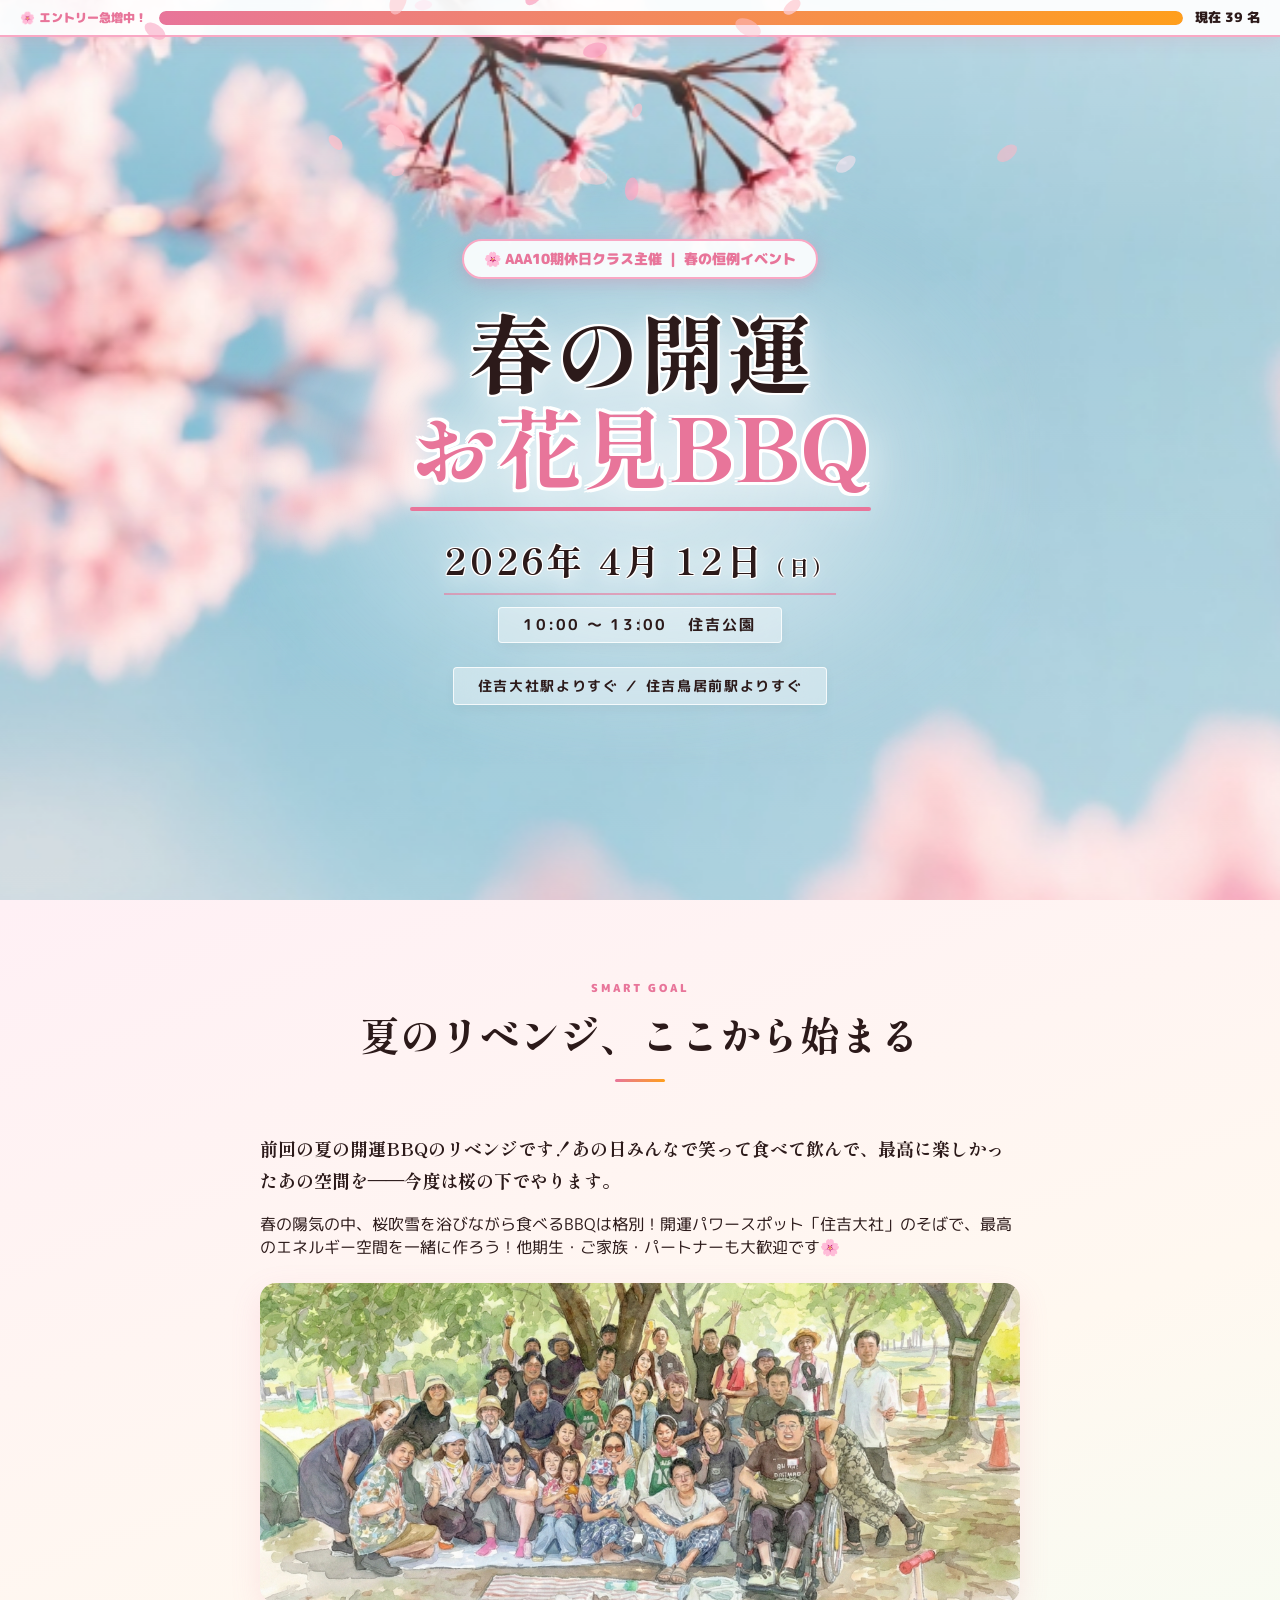
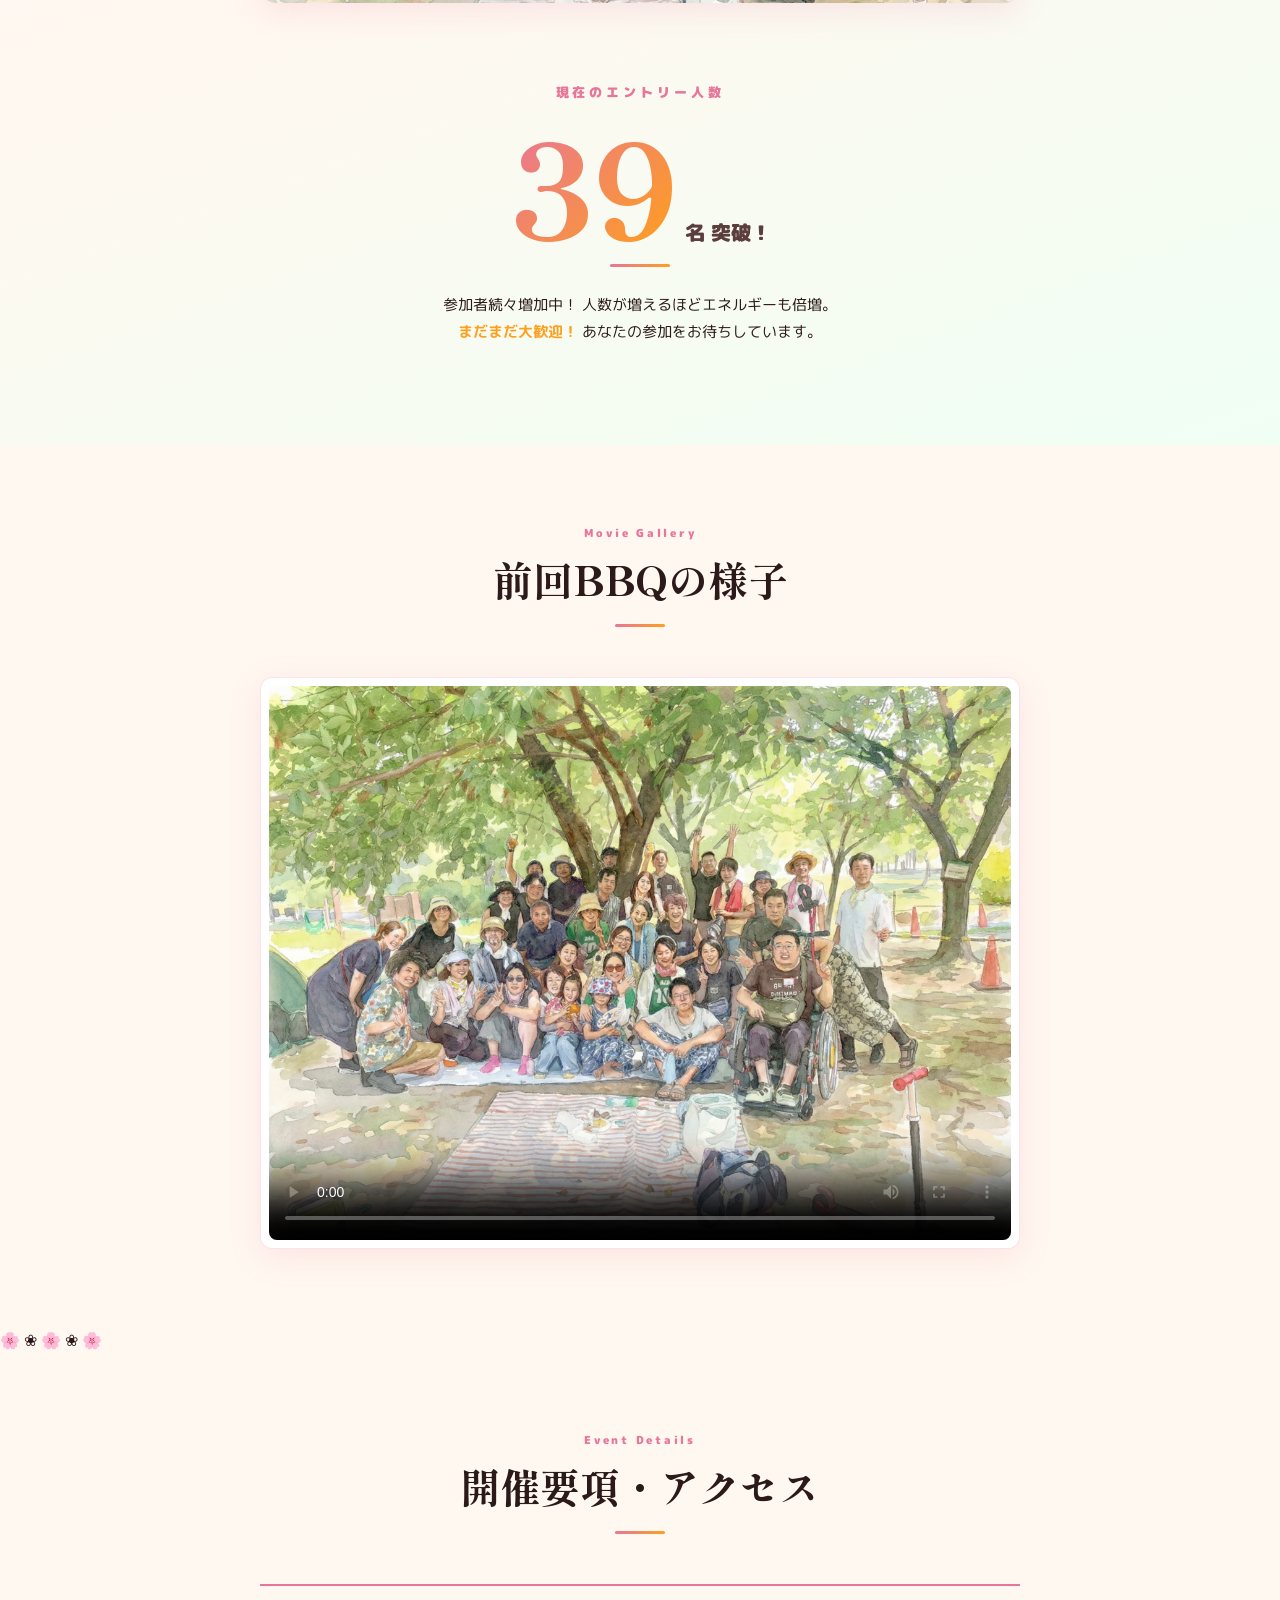
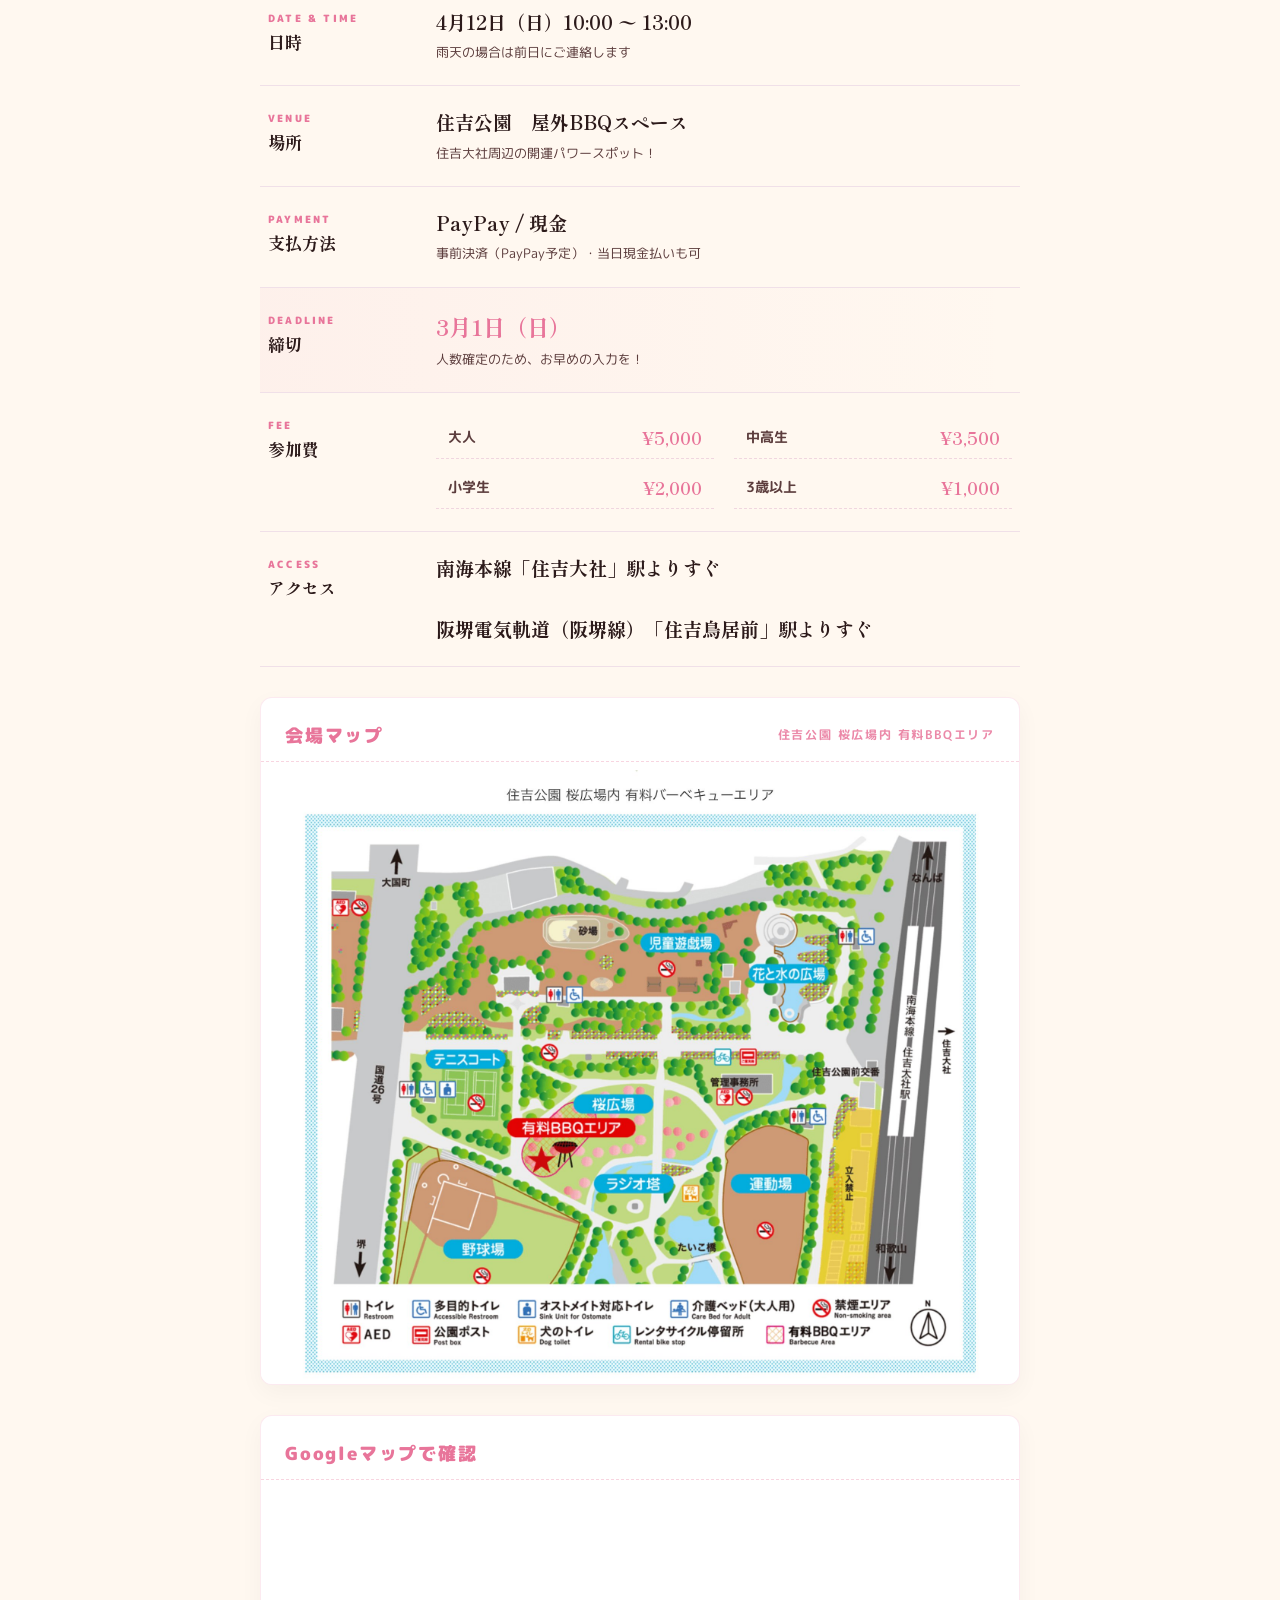
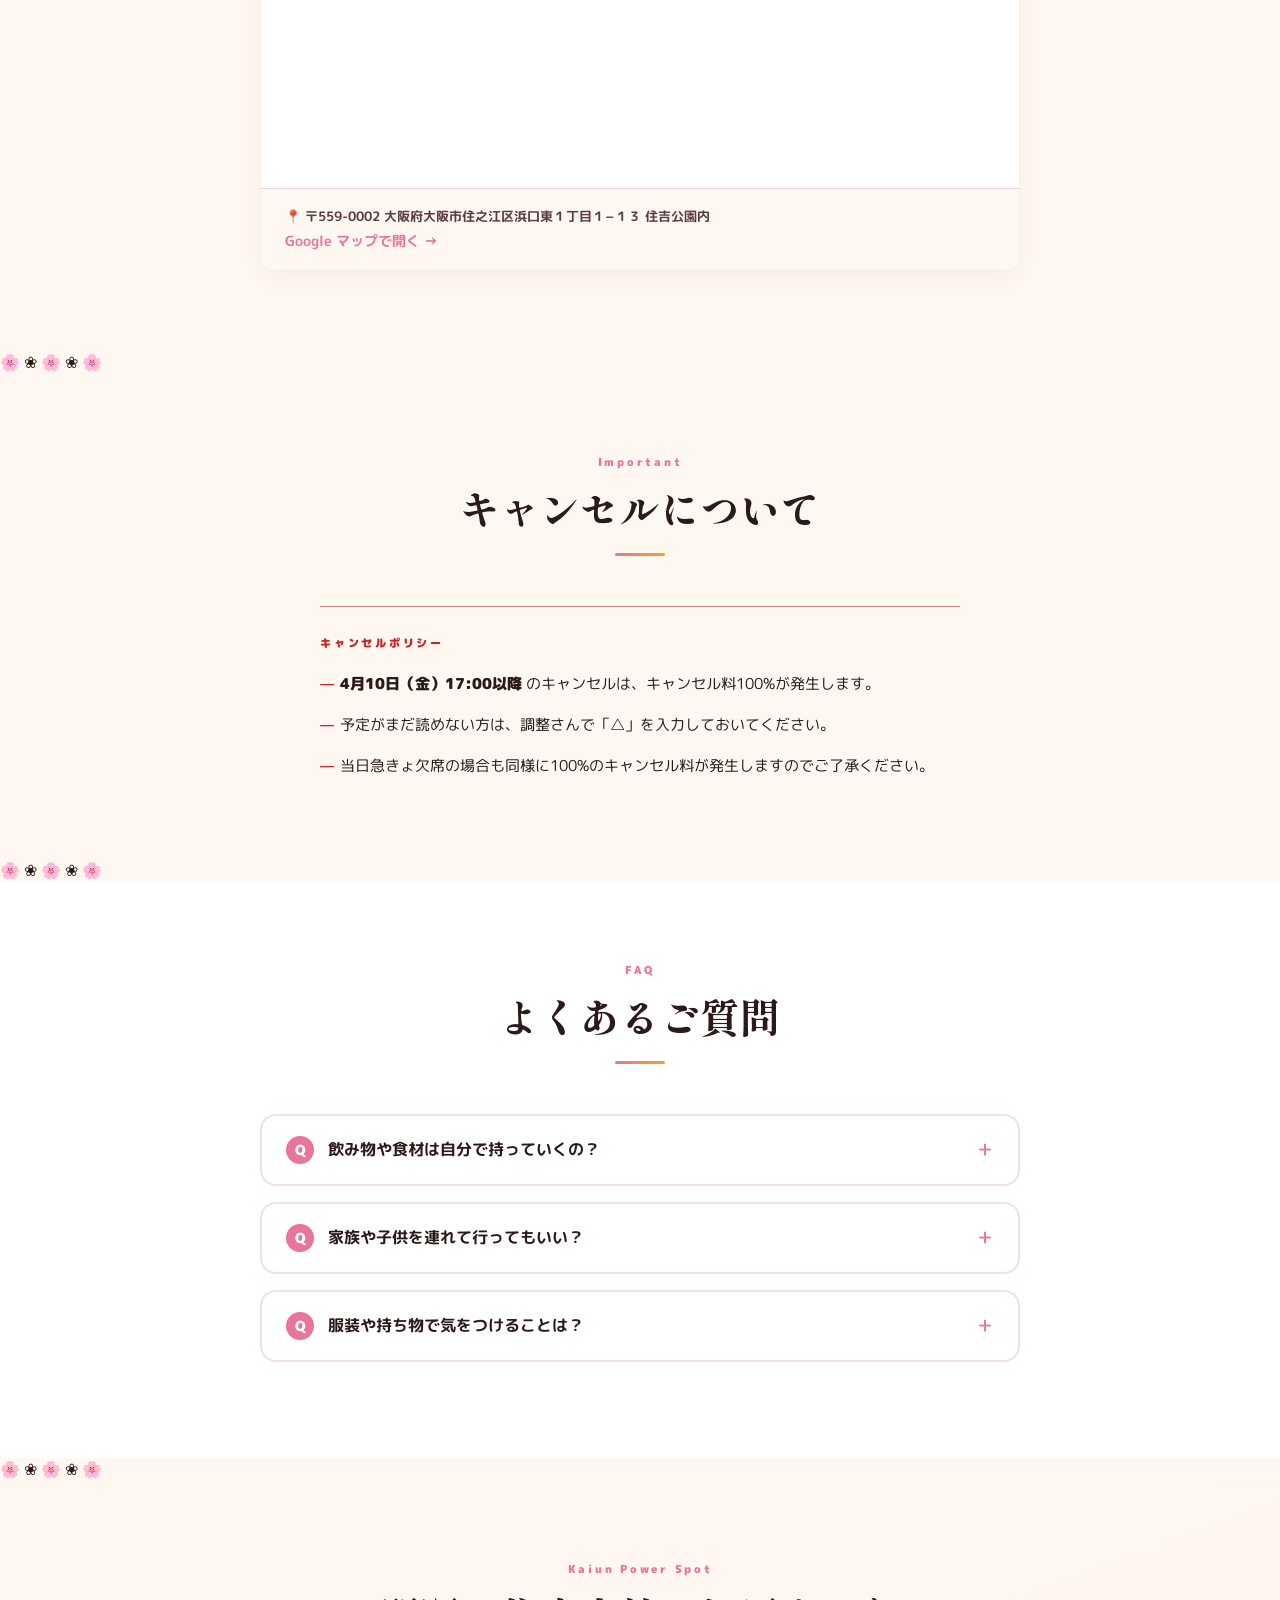
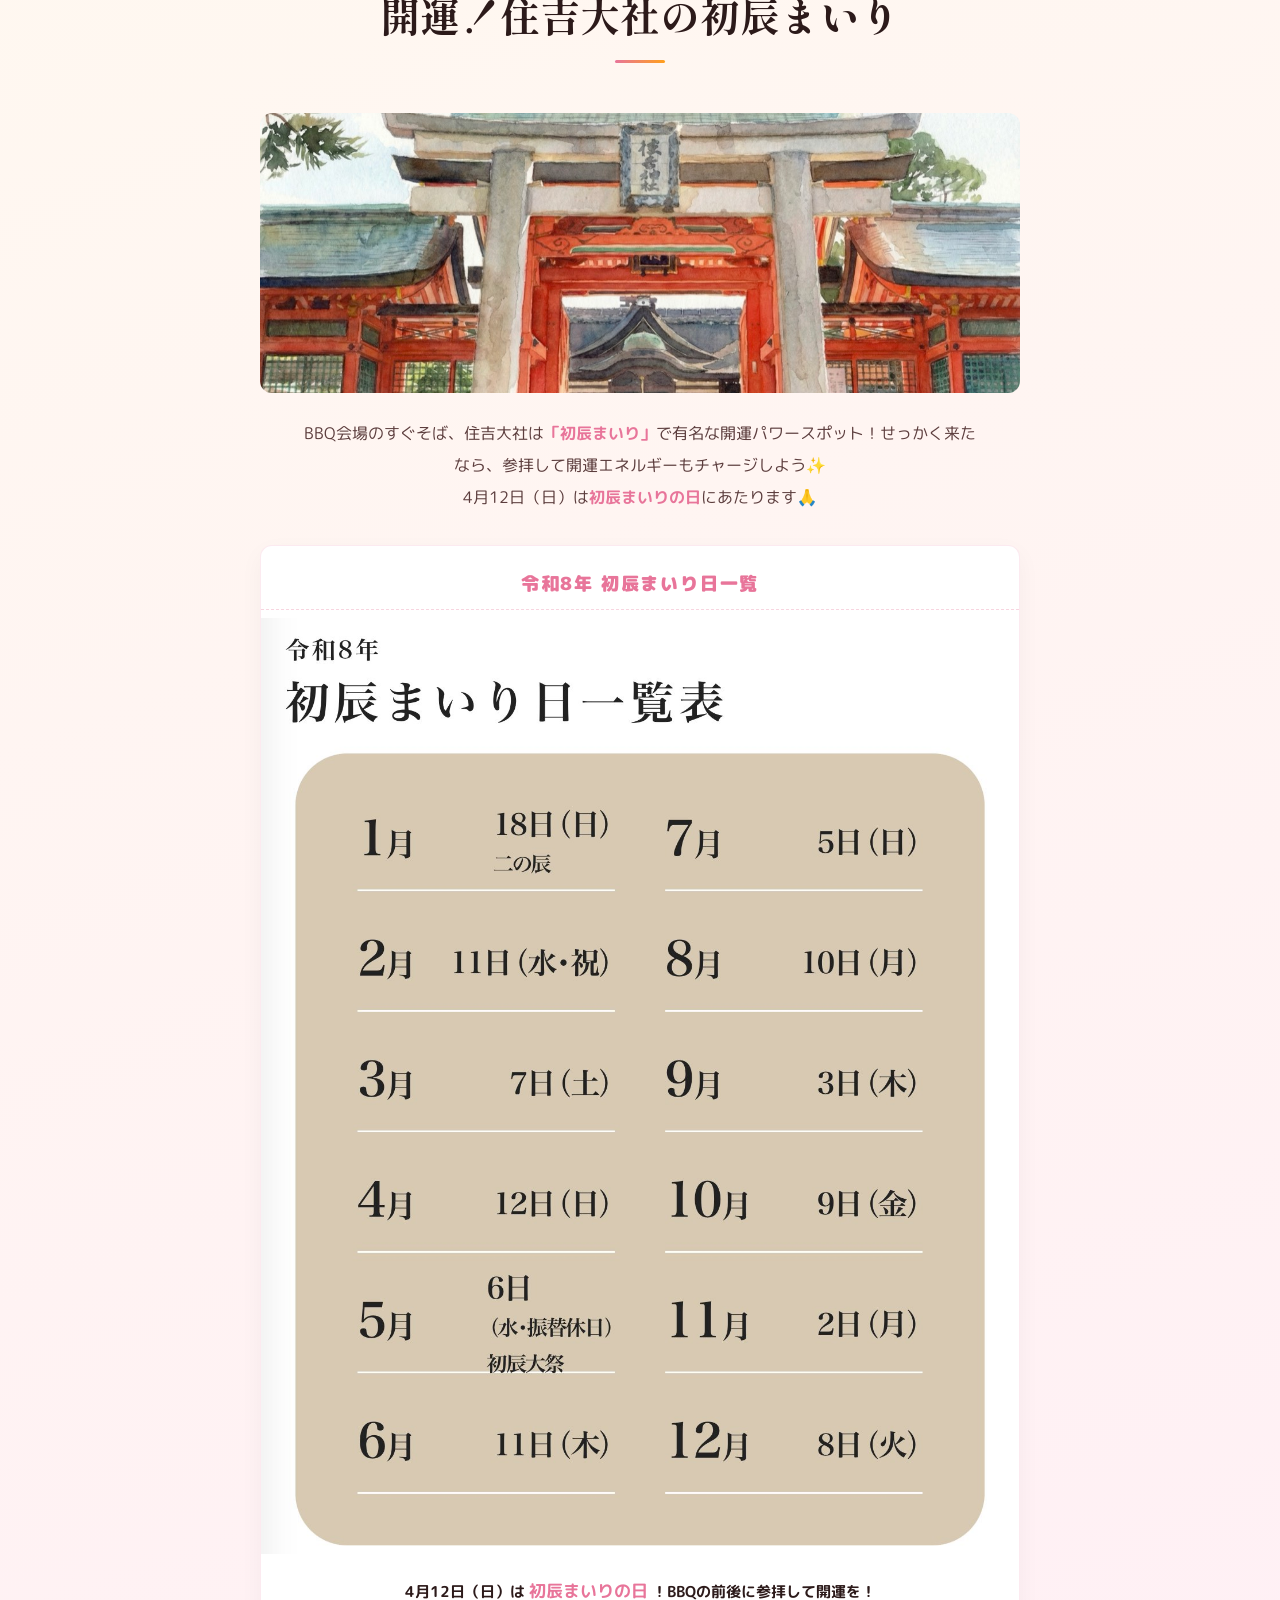
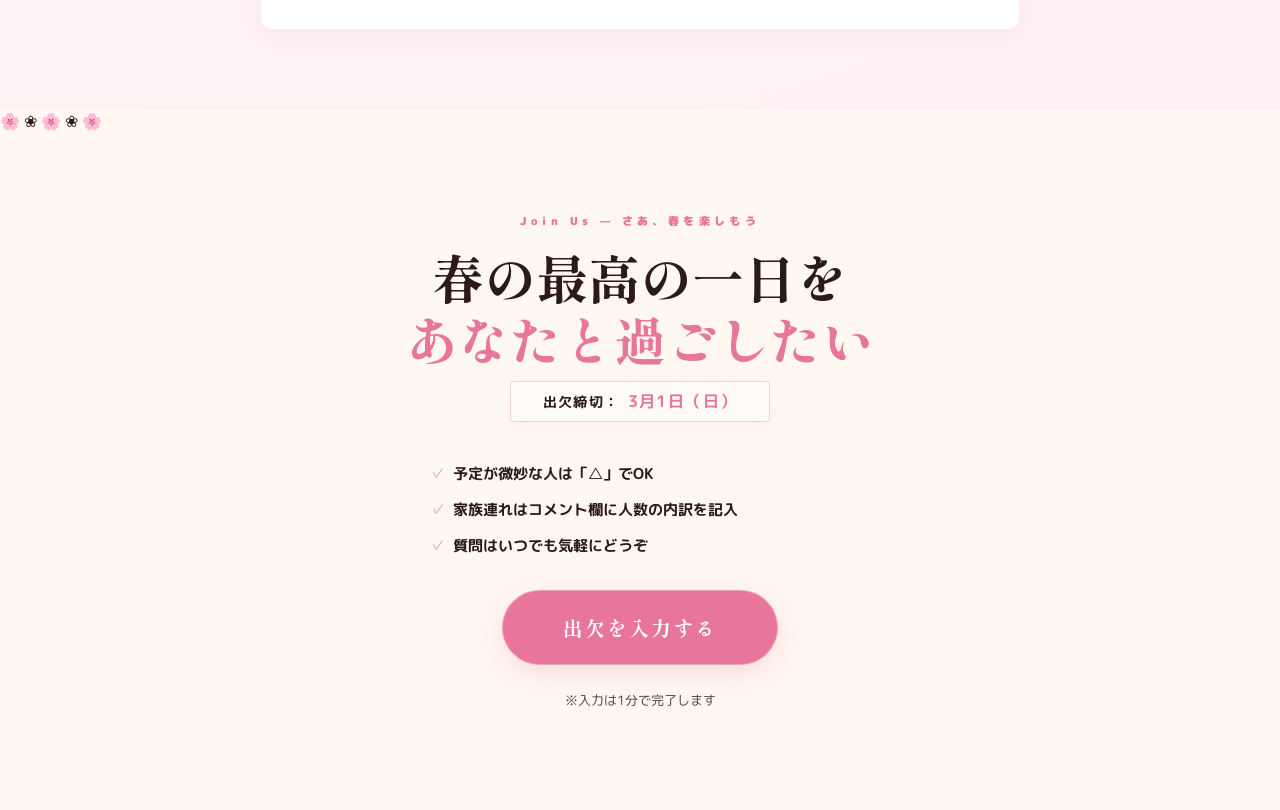
==== commit 0b0ef481: "Add files via upload" ====
--- a/index.html
+++ b/index.html
@@ -23,7 +23,7 @@
         <div class="bar-wrap">
             <div class="bar-fill"></div>
         </div>
-        <span class="count">現在 41 名</span>
+        <span class="count">現在 39 名</span>
     </div>
 
     <header class="hero">
@@ -64,7 +64,7 @@
             <div class="counter-elegant reveal">
                 <p class="counter-elegant-label">現在のエントリー人数</p>
                 <div class="counter-elegant-numbers">
-                    <span class="counter-now">41</span>
+                    <span class="counter-now">39</span>
                     <span class="counter-unit">名 突破！</span>
                 </div>
                 <div class="counter-elegant-line"></div>
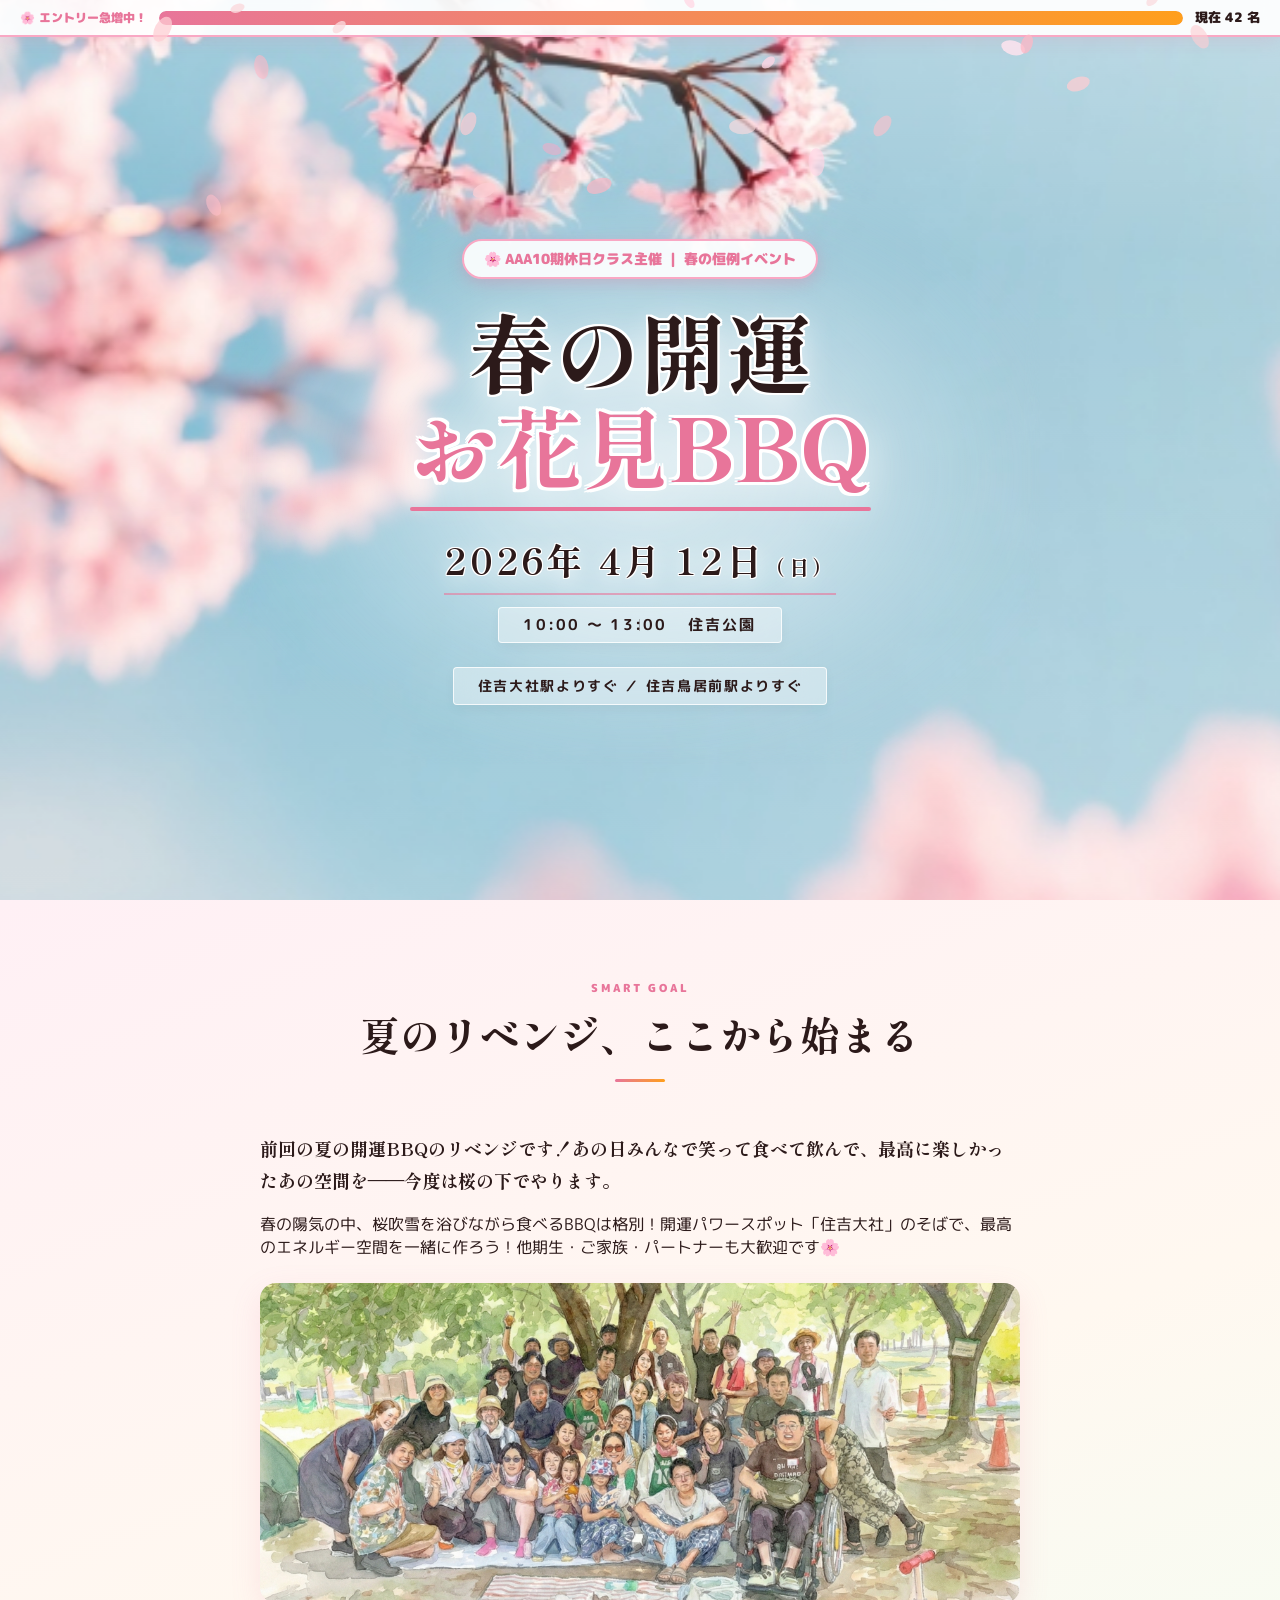
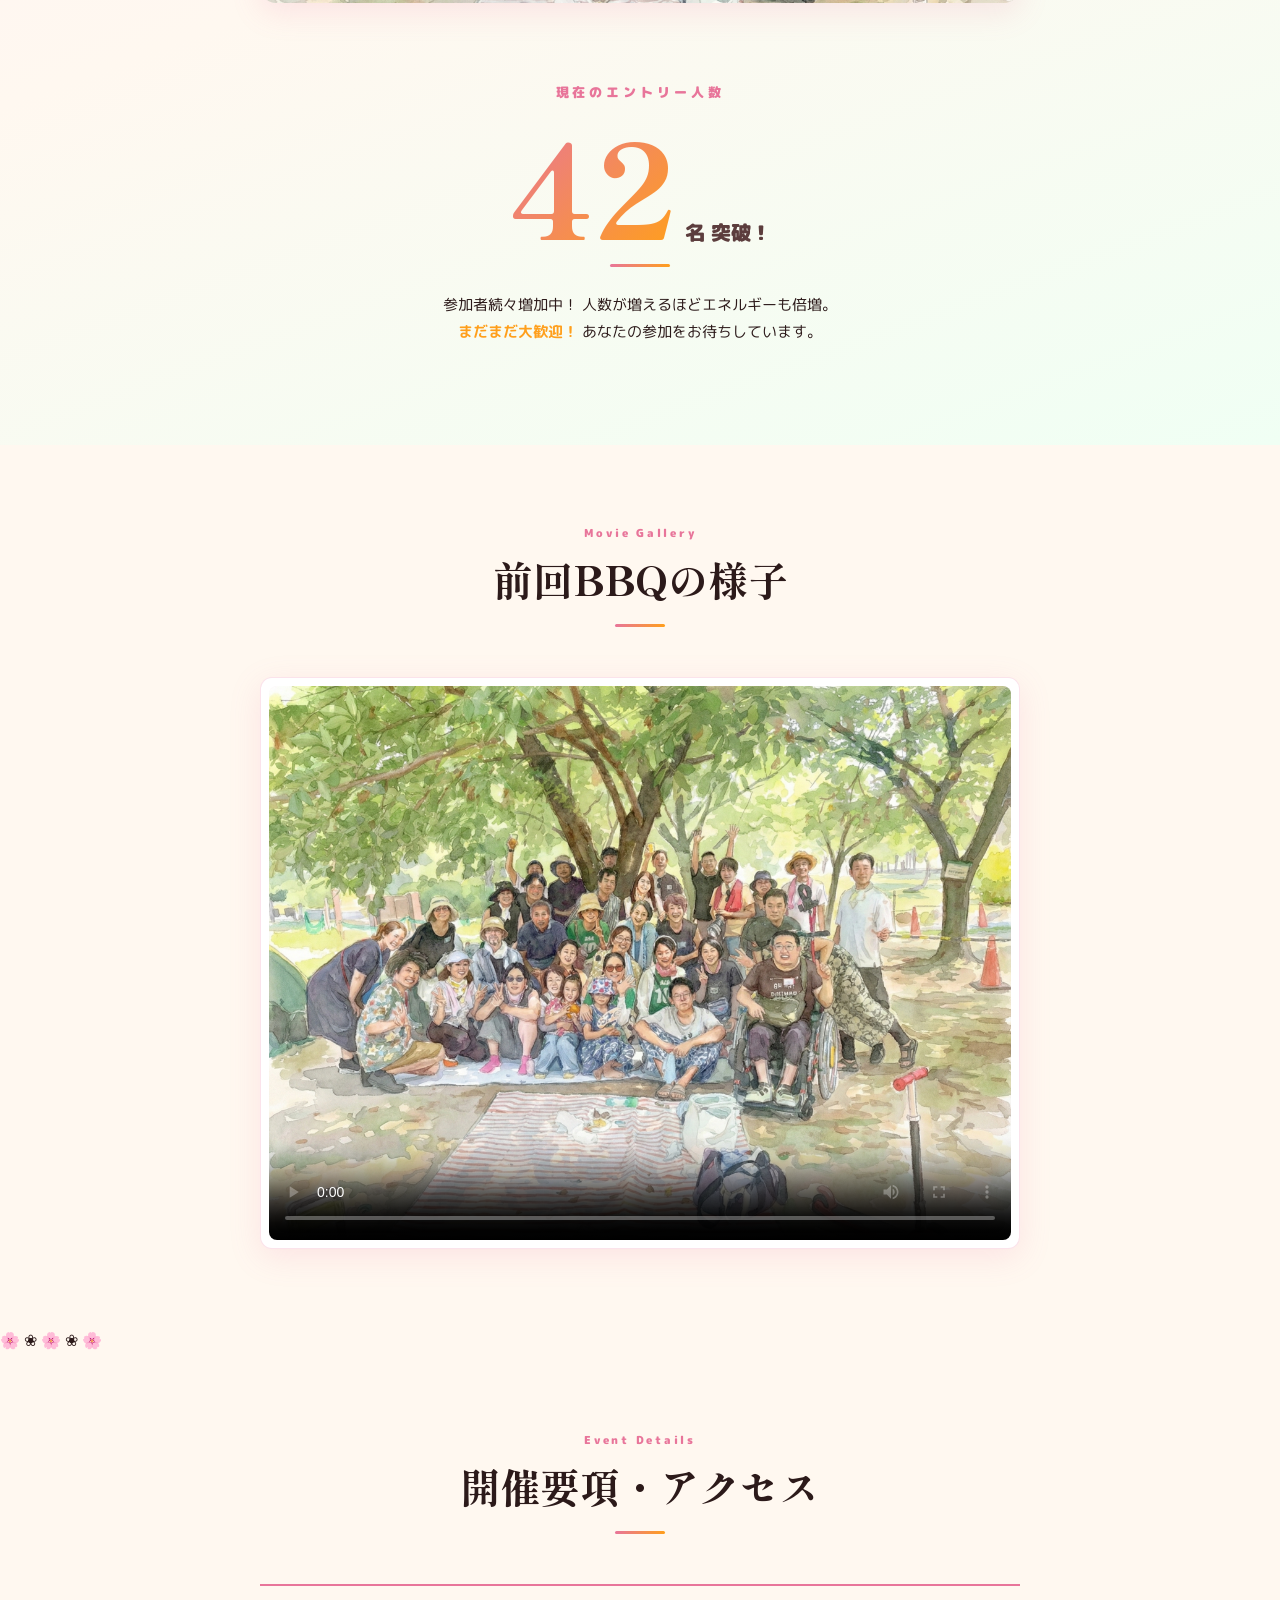
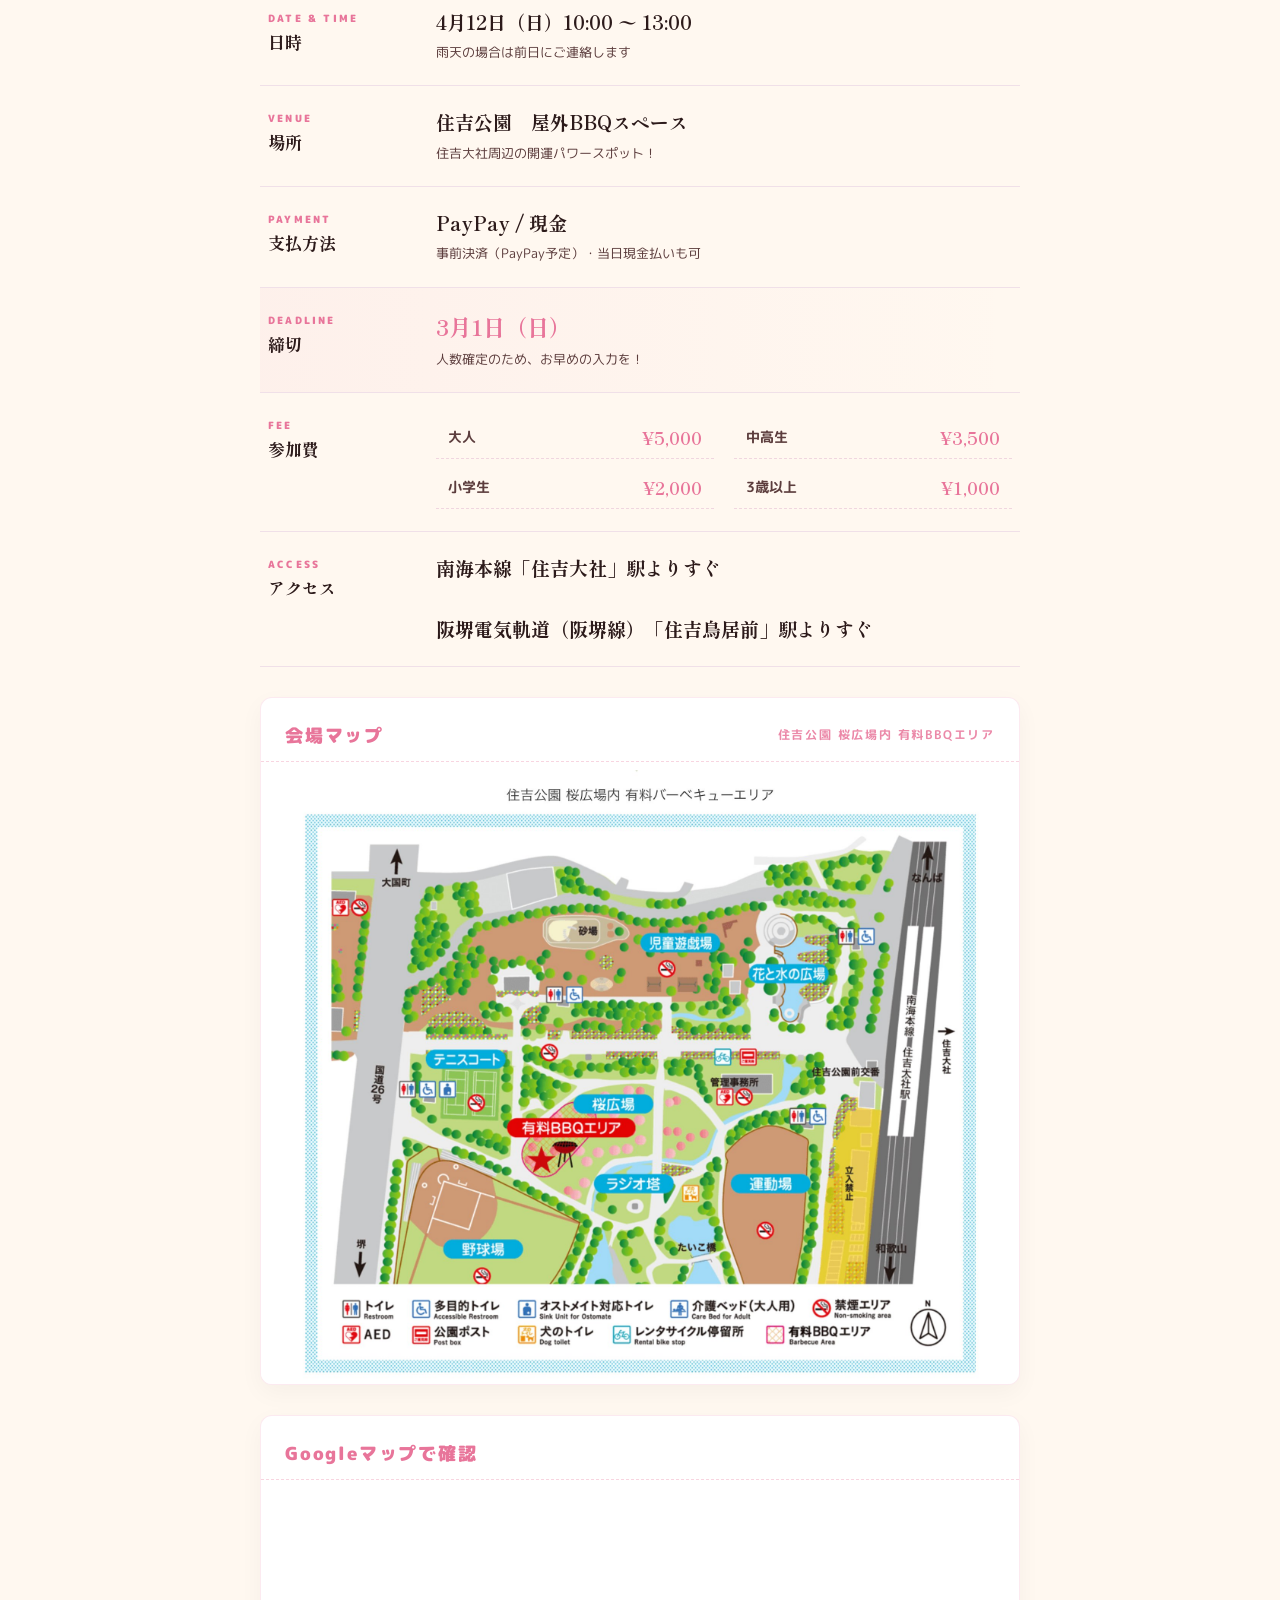
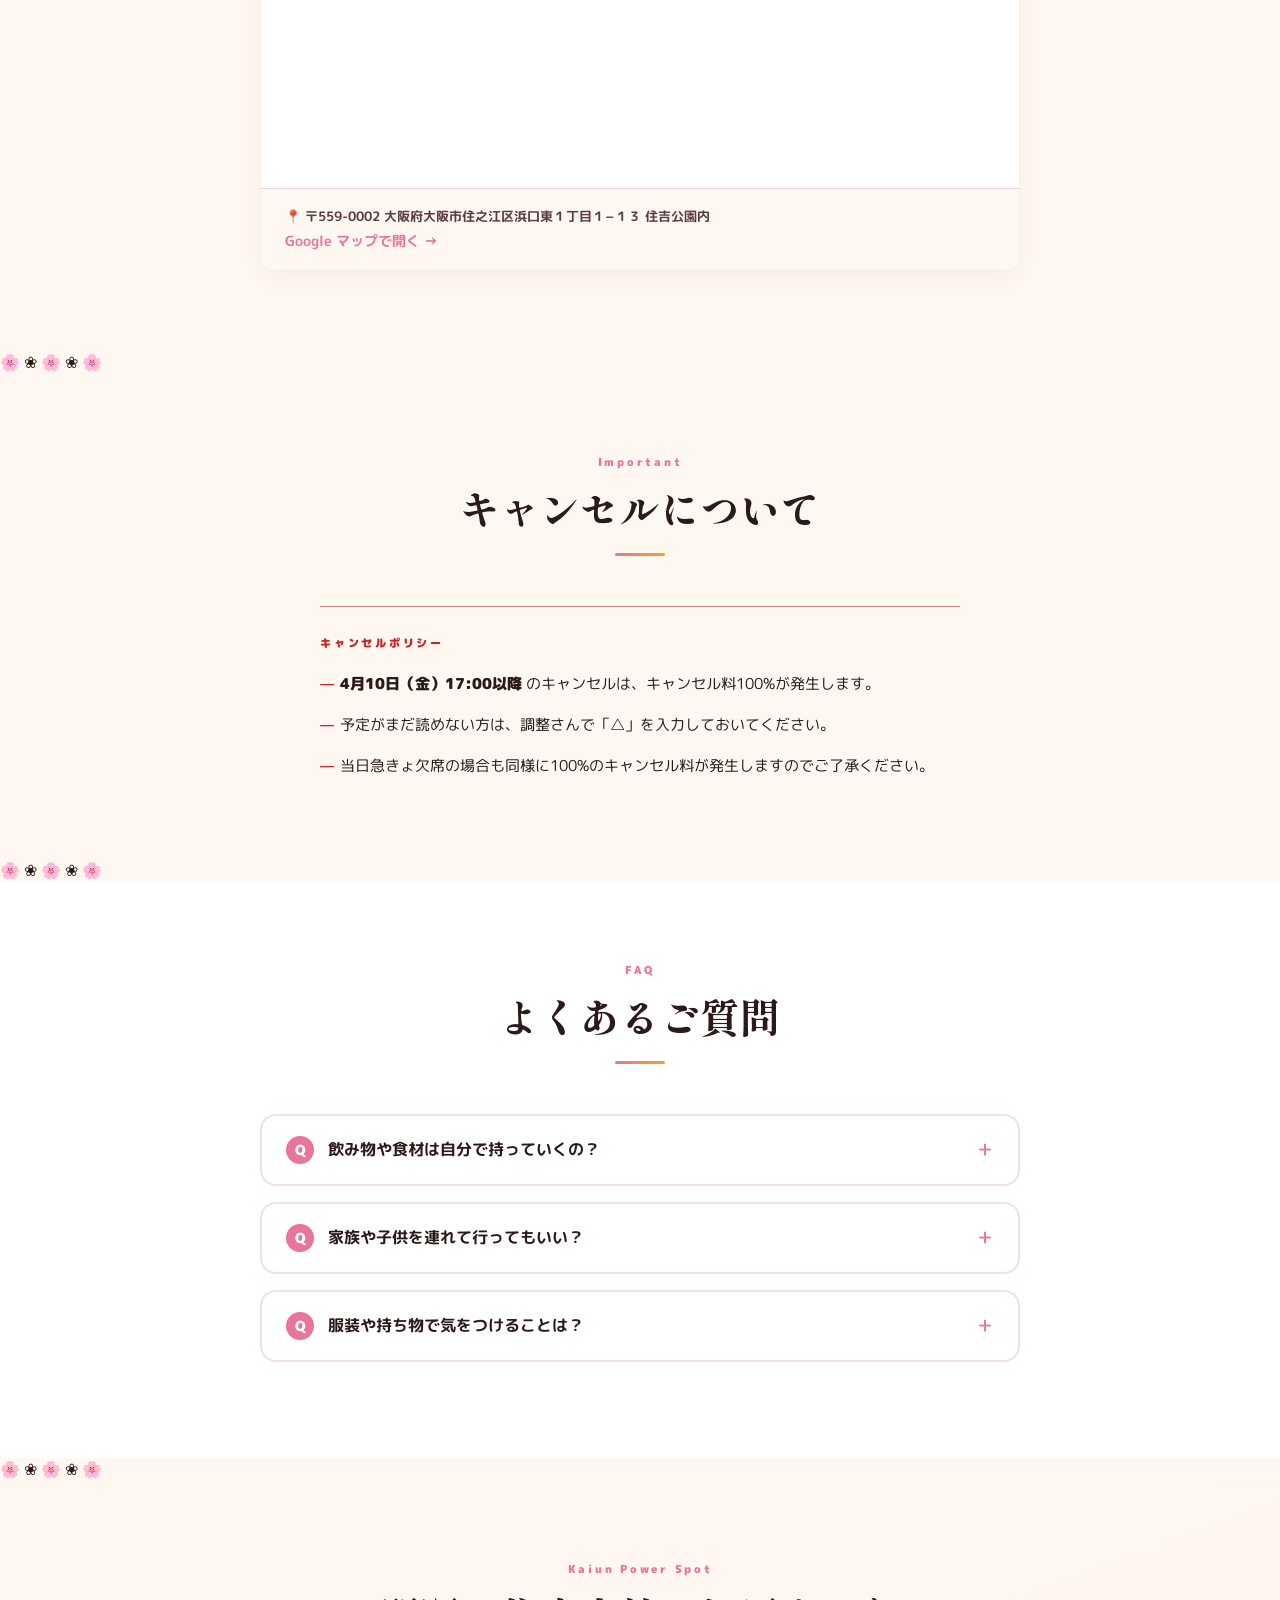
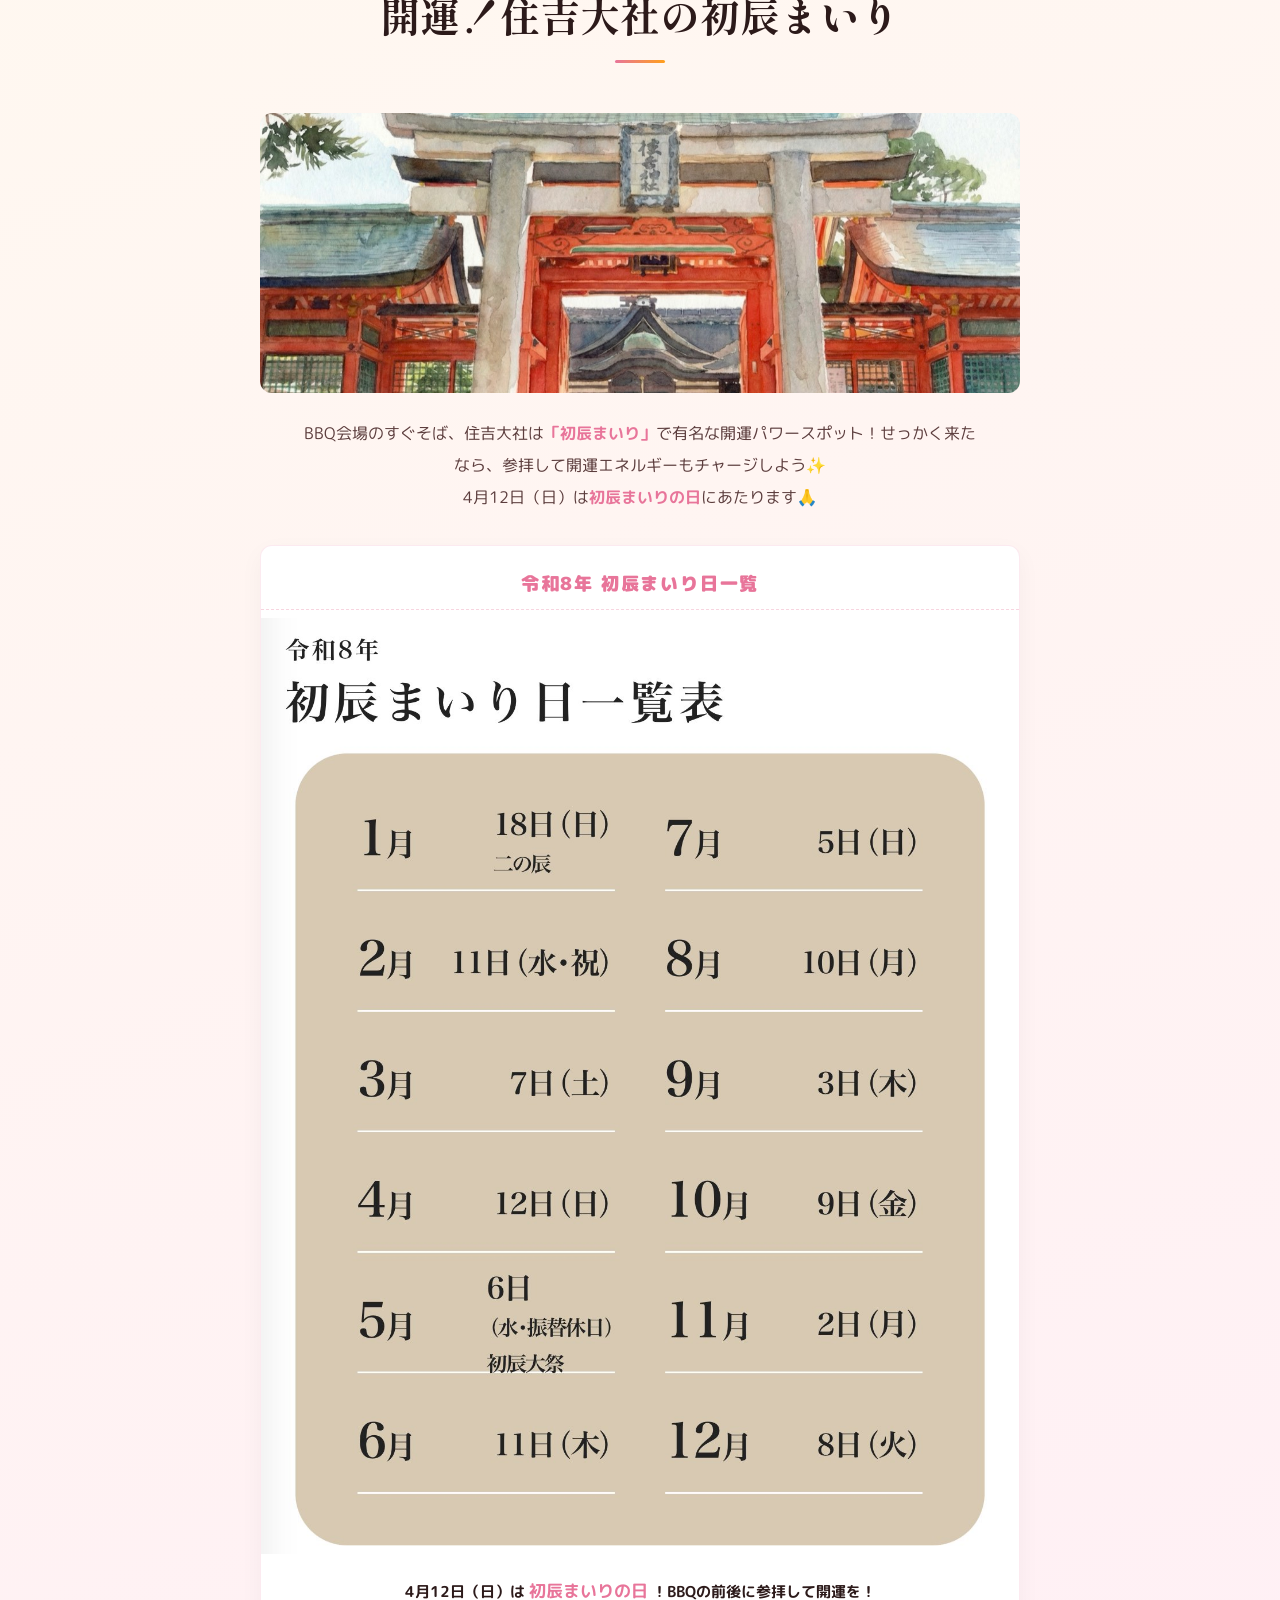
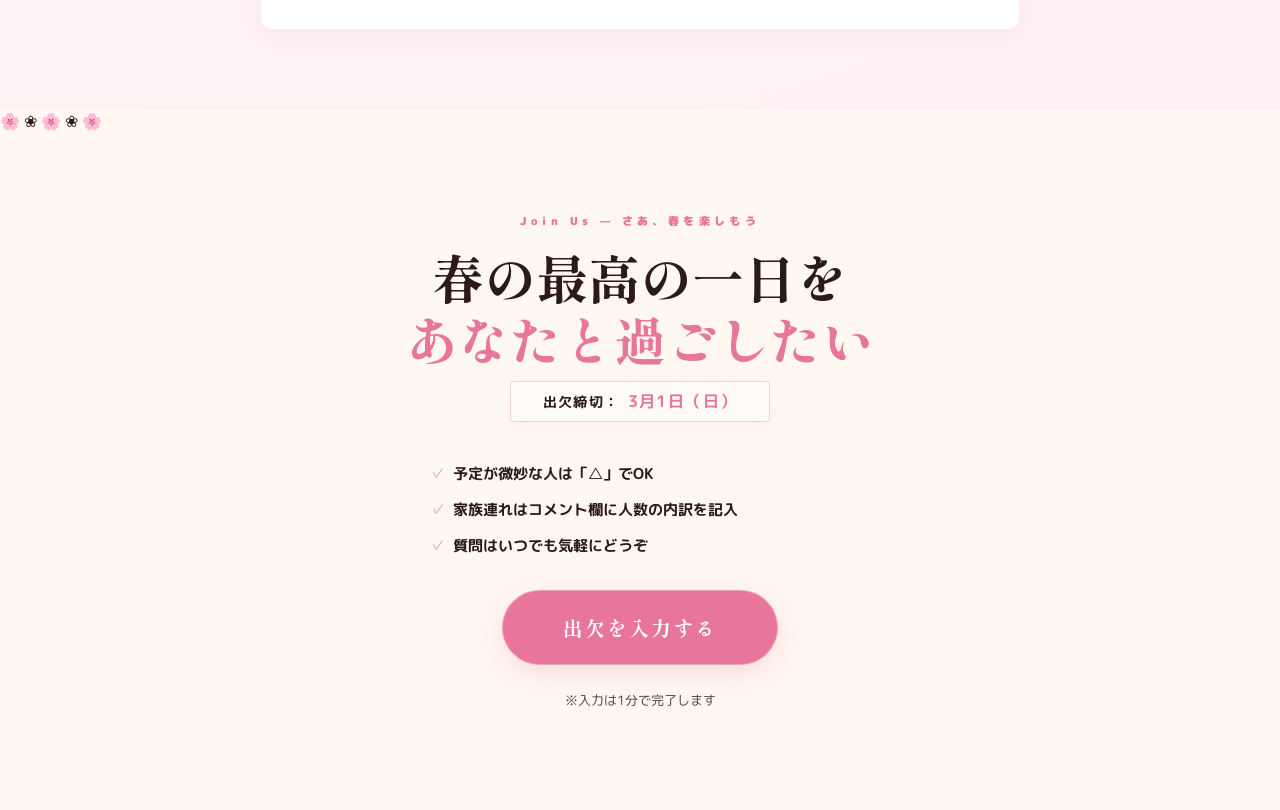
==== commit 638d0f8f: "Add files via upload" ====
--- a/index.html
+++ b/index.html
@@ -23,7 +23,7 @@
         <div class="bar-wrap">
             <div class="bar-fill"></div>
         </div>
-        <span class="count">現在 39 名</span>
+        <span class="count">現在 42 名</span>
     </div>
 
     <header class="hero">
@@ -64,7 +64,7 @@
             <div class="counter-elegant reveal">
                 <p class="counter-elegant-label">現在のエントリー人数</p>
                 <div class="counter-elegant-numbers">
-                    <span class="counter-now">39</span>
+                    <span class="counter-now">42</span>
                     <span class="counter-unit">名 突破！</span>
                 </div>
                 <div class="counter-elegant-line"></div>
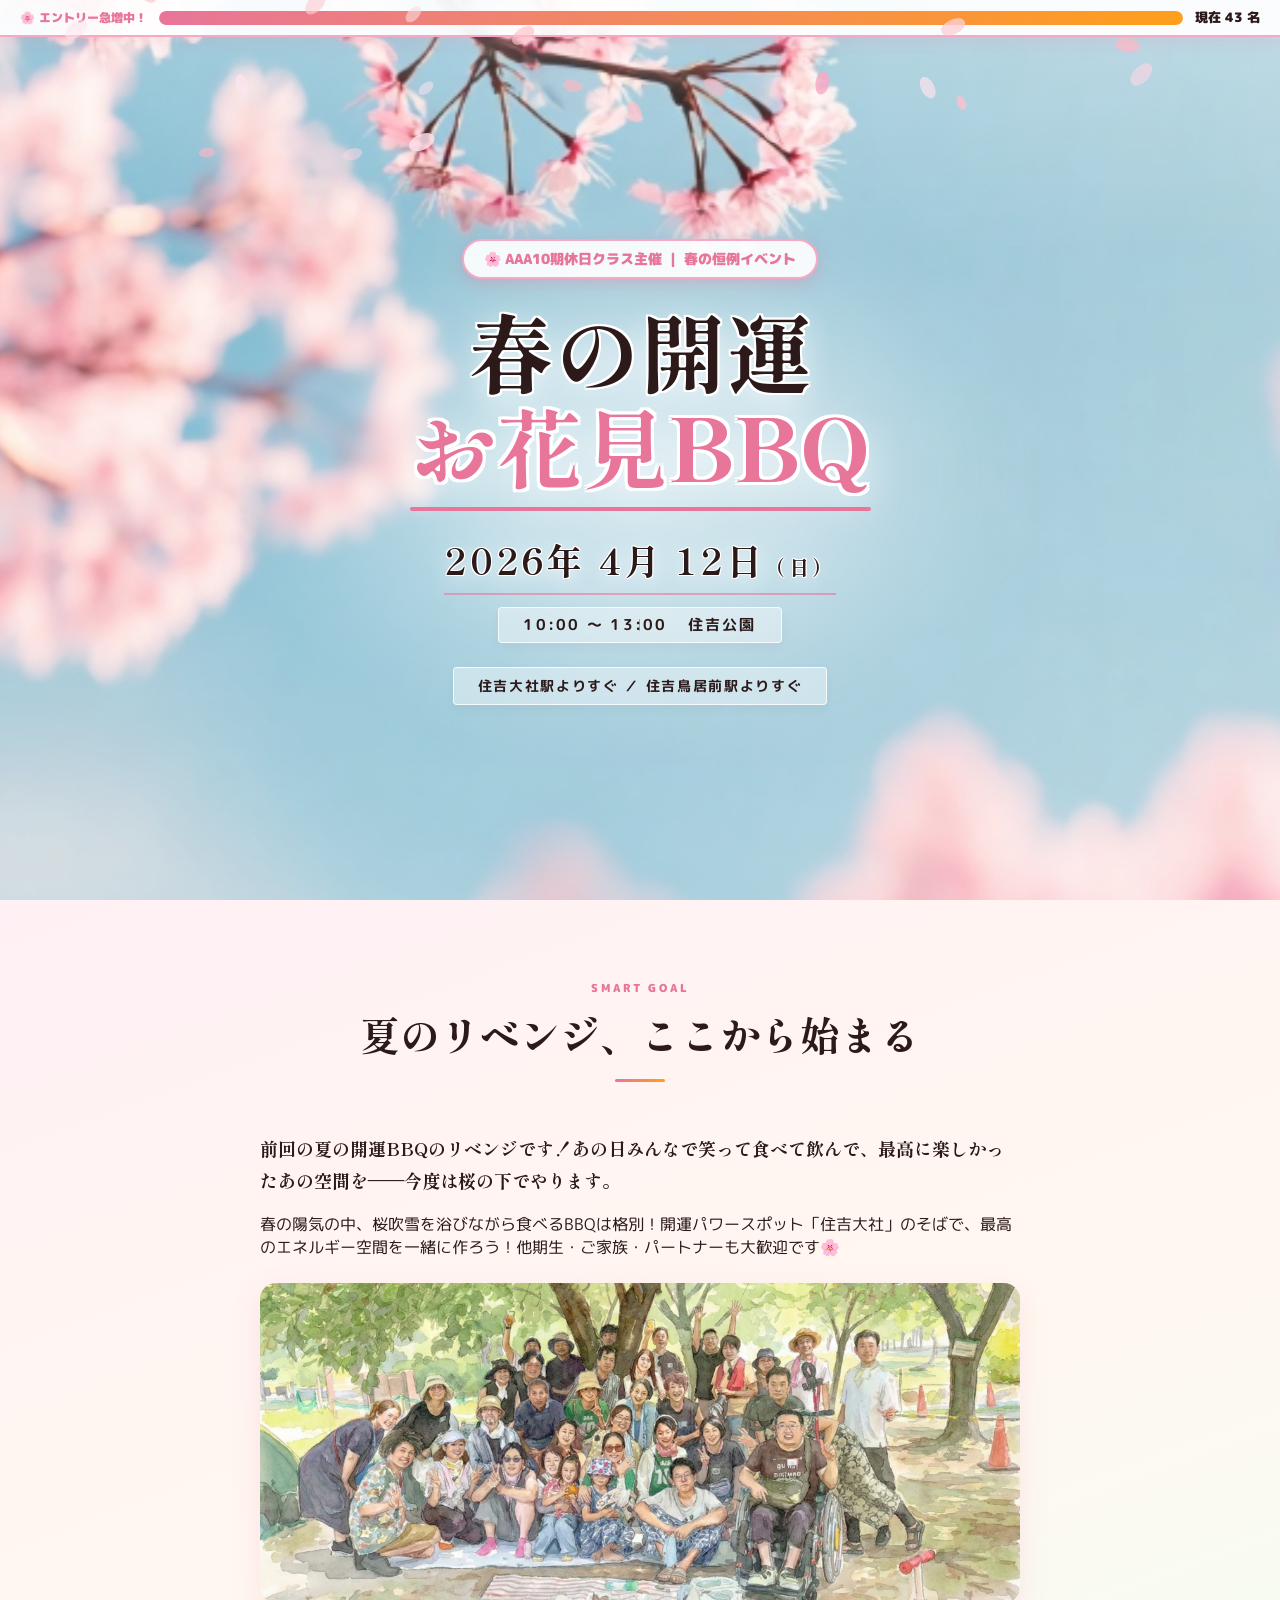
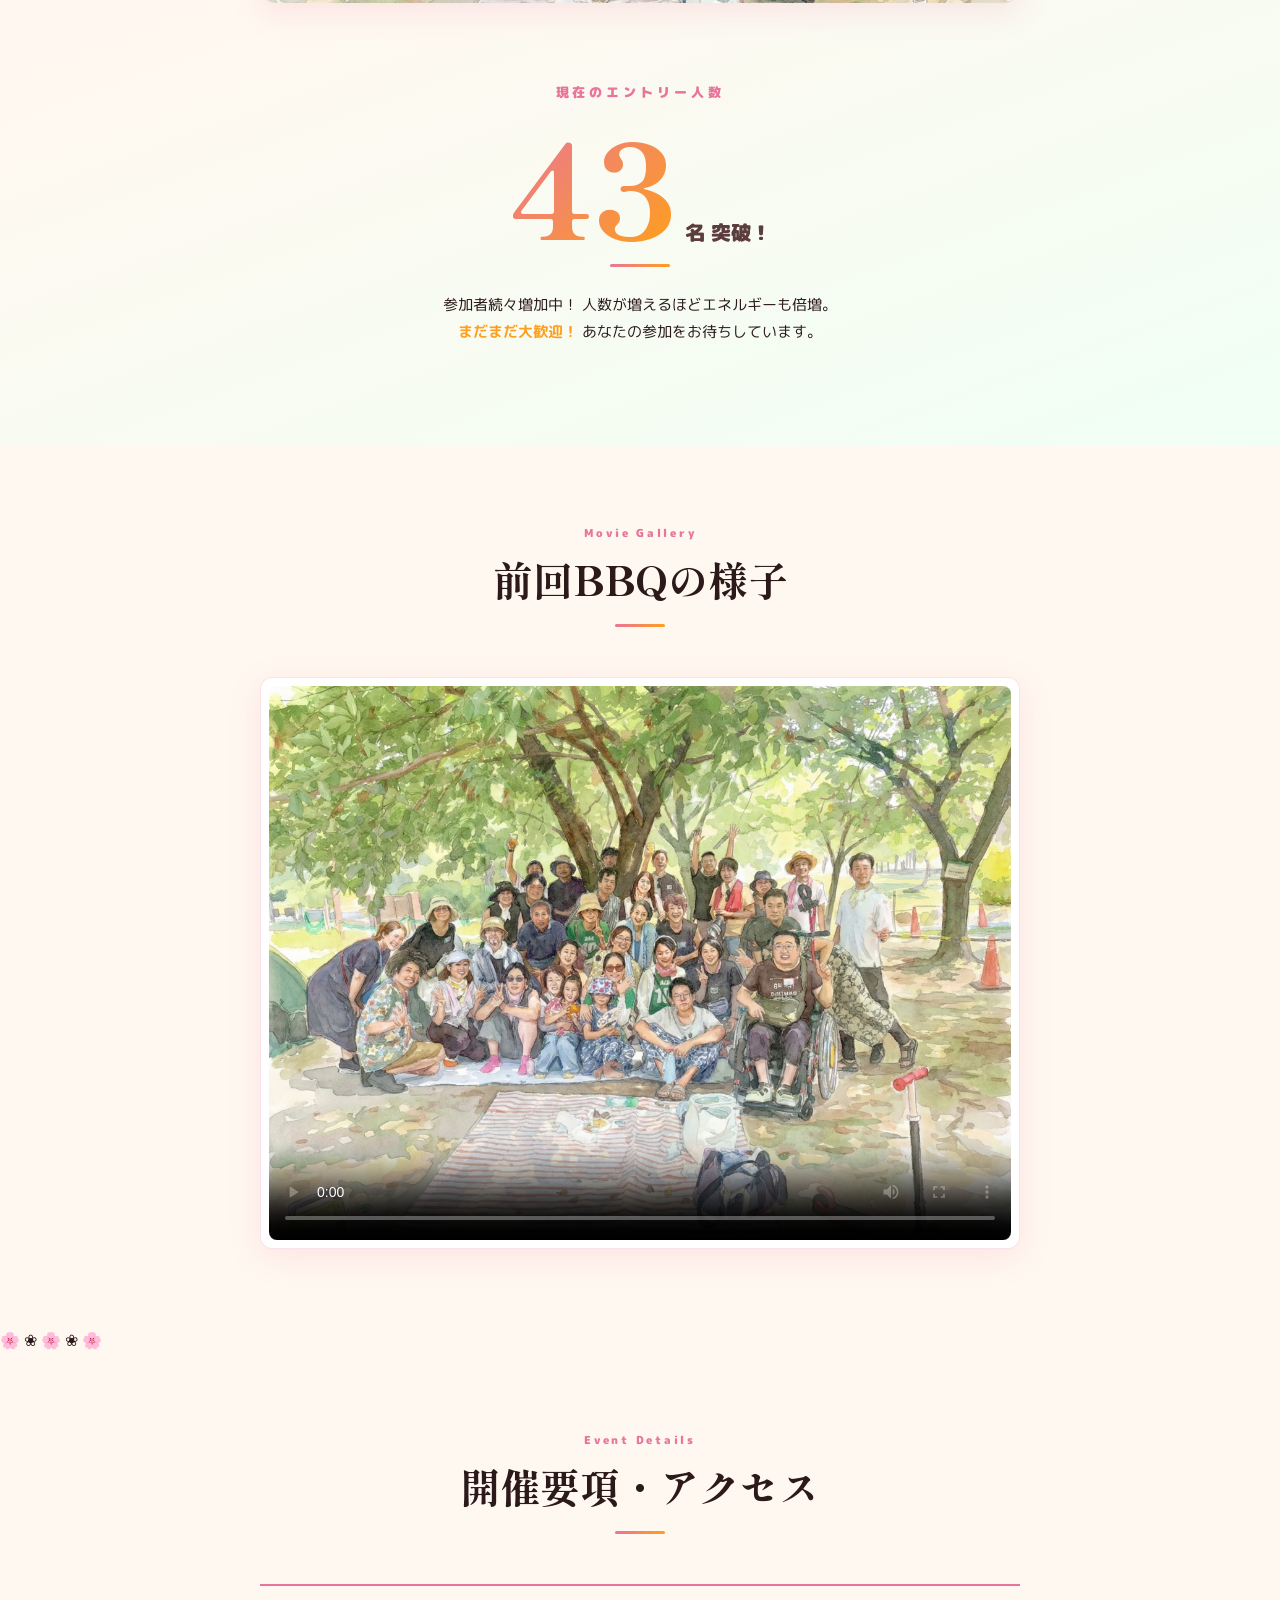
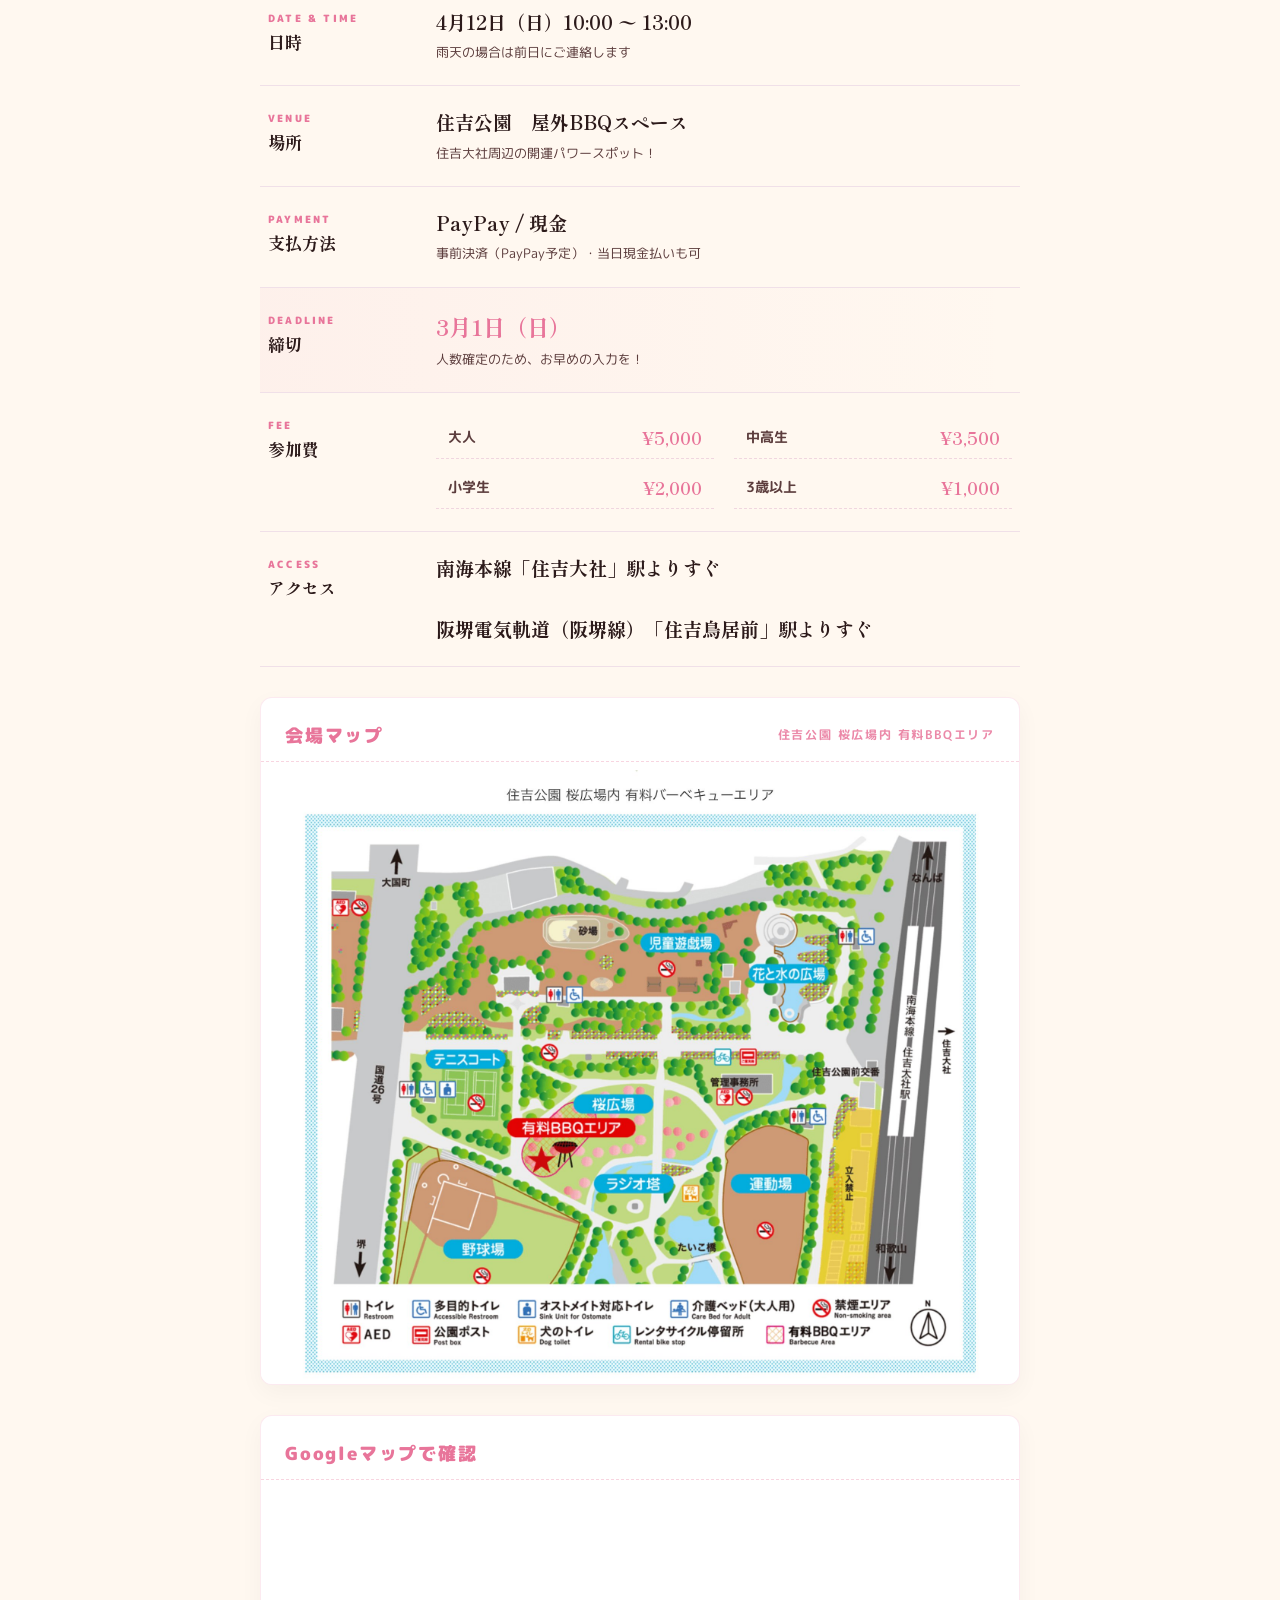
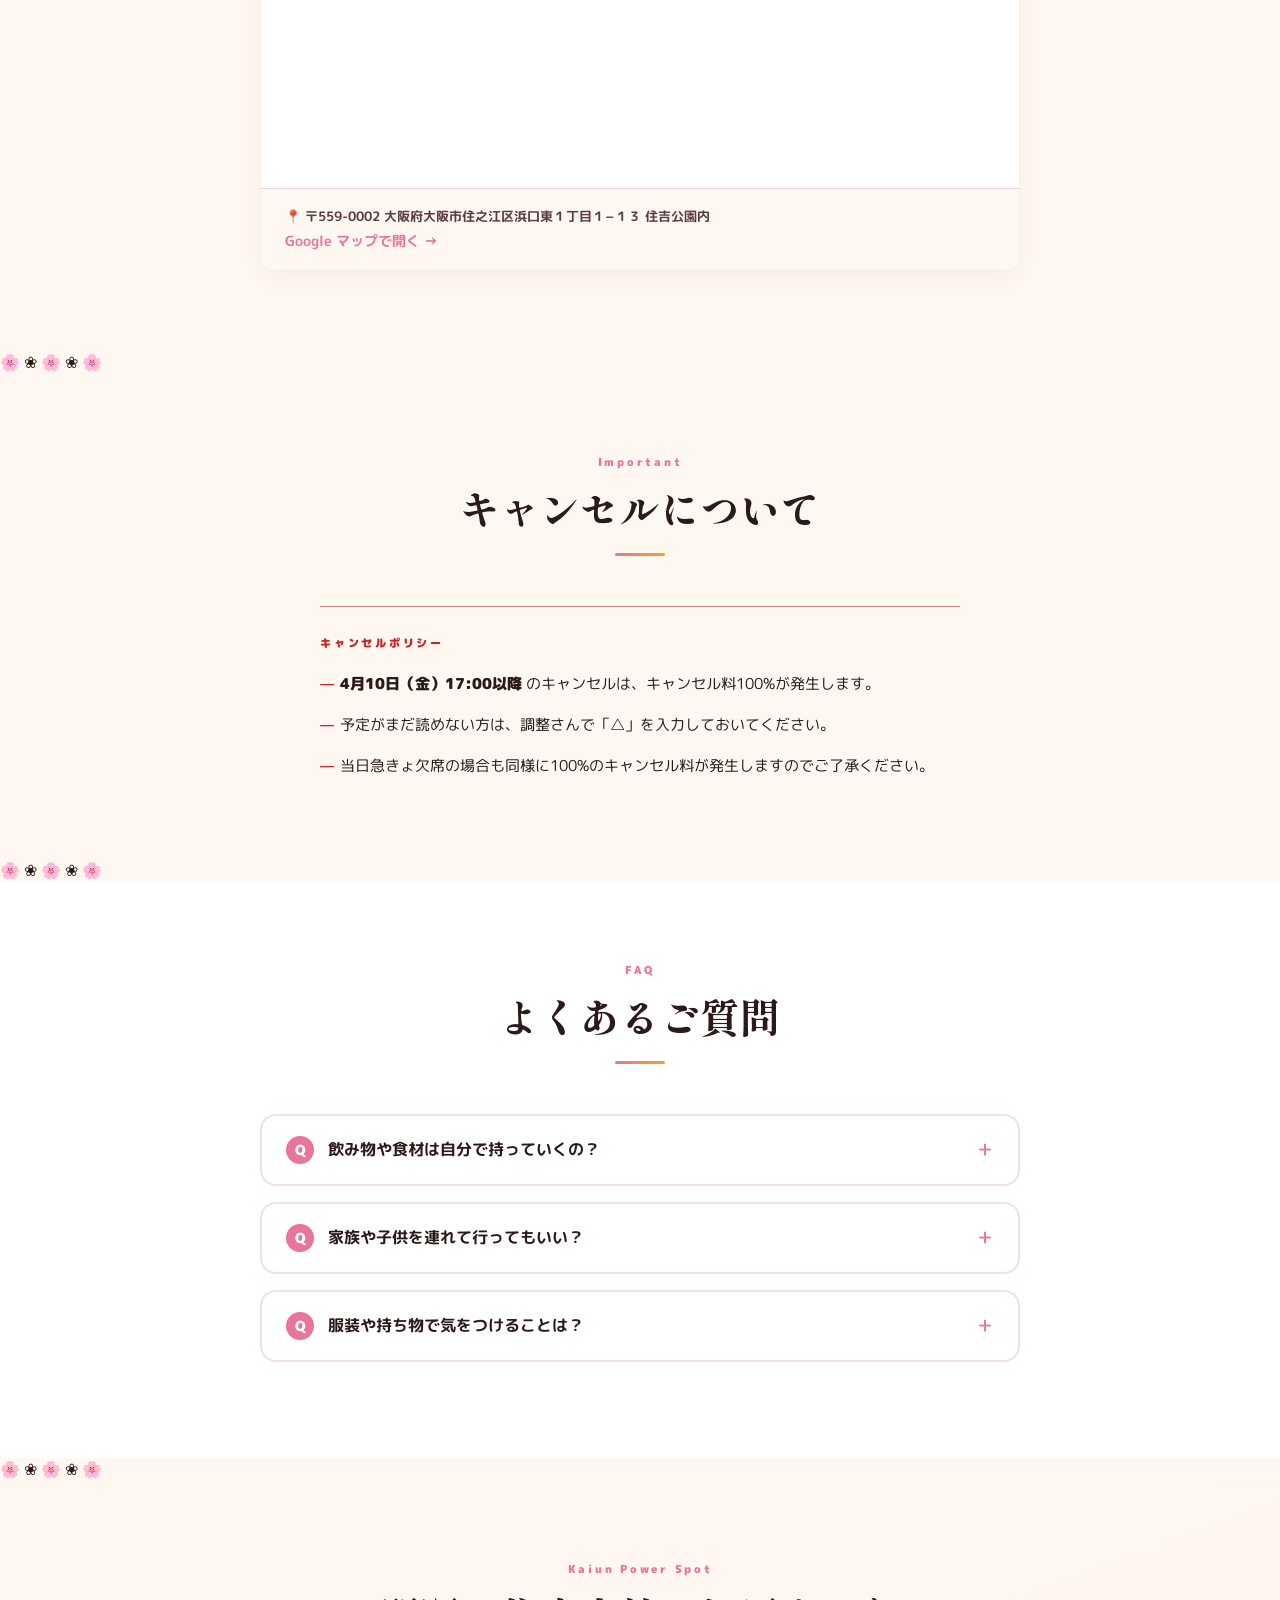
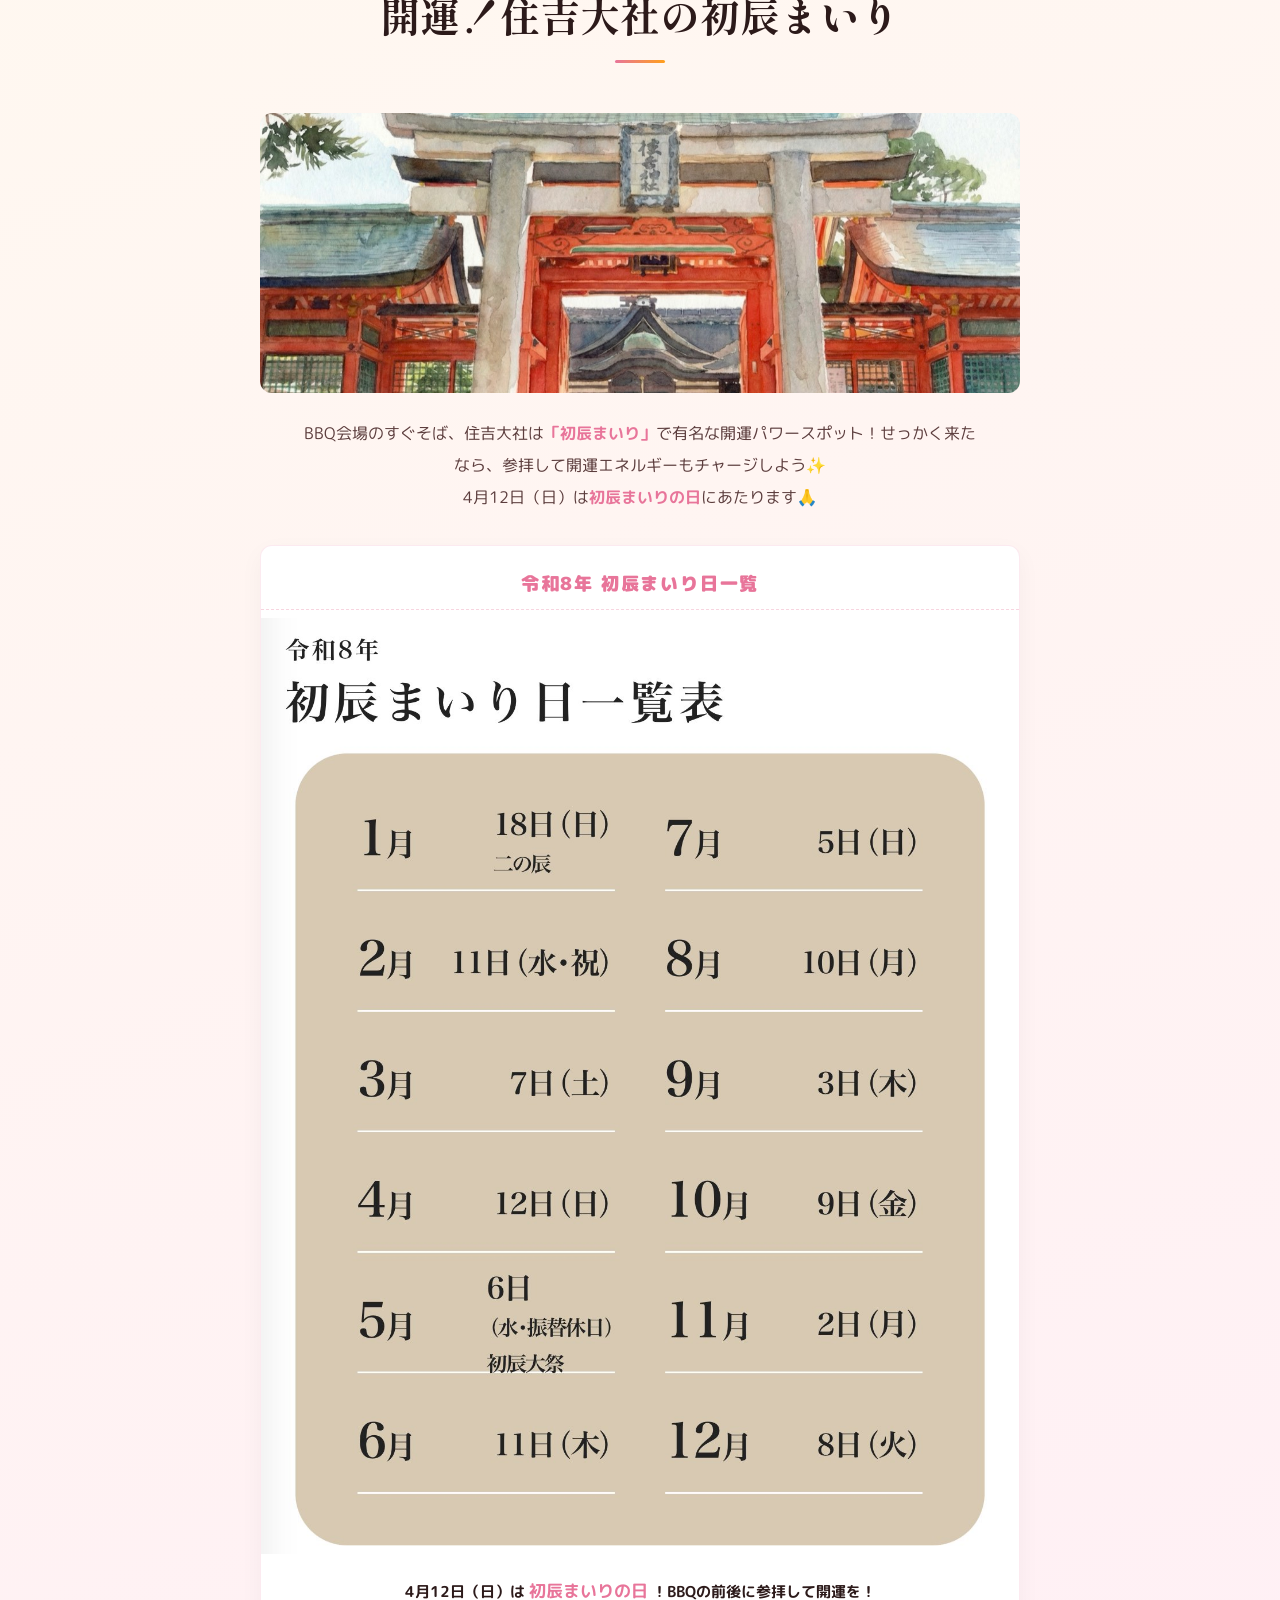
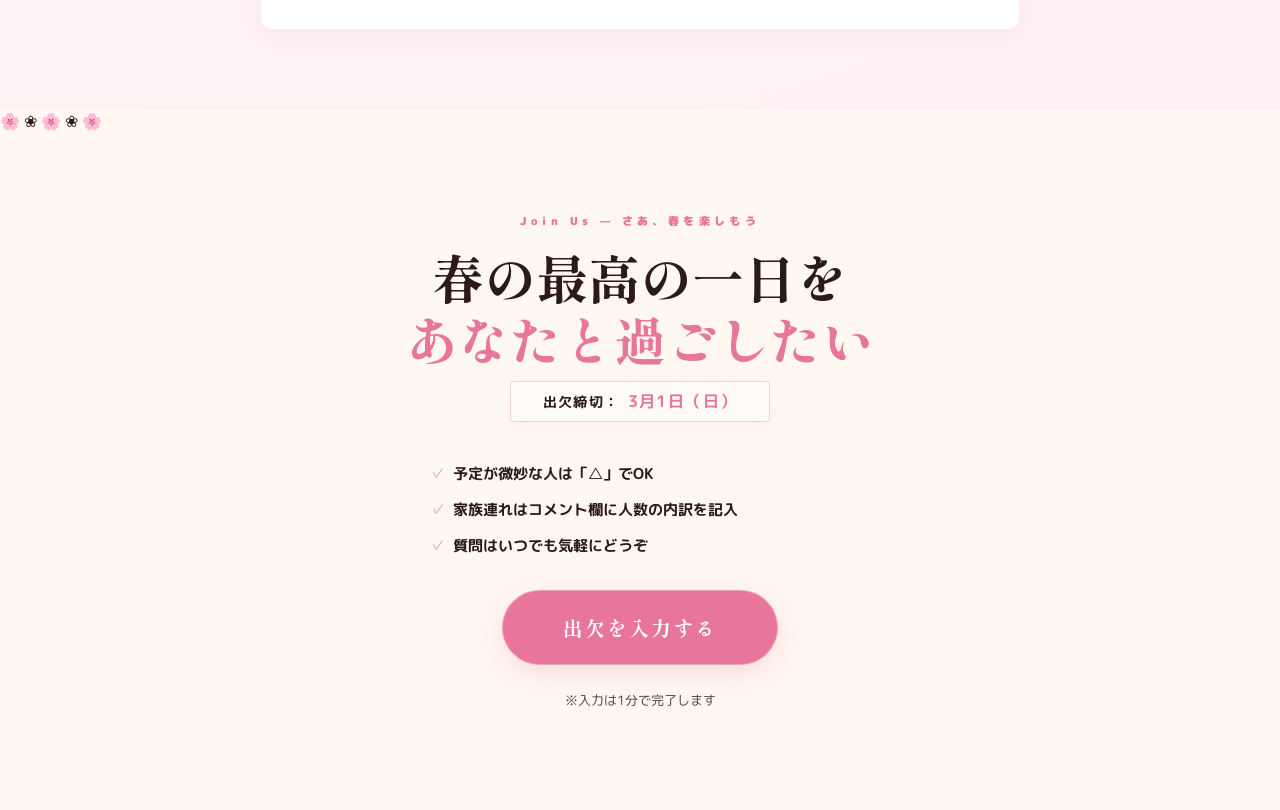
==== commit b5d495fe: "Add files via upload" ====
--- a/index.html
+++ b/index.html
@@ -23,7 +23,7 @@
         <div class="bar-wrap">
             <div class="bar-fill"></div>
         </div>
-        <span class="count">現在 42 名</span>
+        <span class="count">現在 43 名</span>
     </div>
 
     <header class="hero">
@@ -64,7 +64,7 @@
             <div class="counter-elegant reveal">
                 <p class="counter-elegant-label">現在のエントリー人数</p>
                 <div class="counter-elegant-numbers">
-                    <span class="counter-now">42</span>
+                    <span class="counter-now">43</span>
                     <span class="counter-unit">名 突破！</span>
                 </div>
                 <div class="counter-elegant-line"></div>
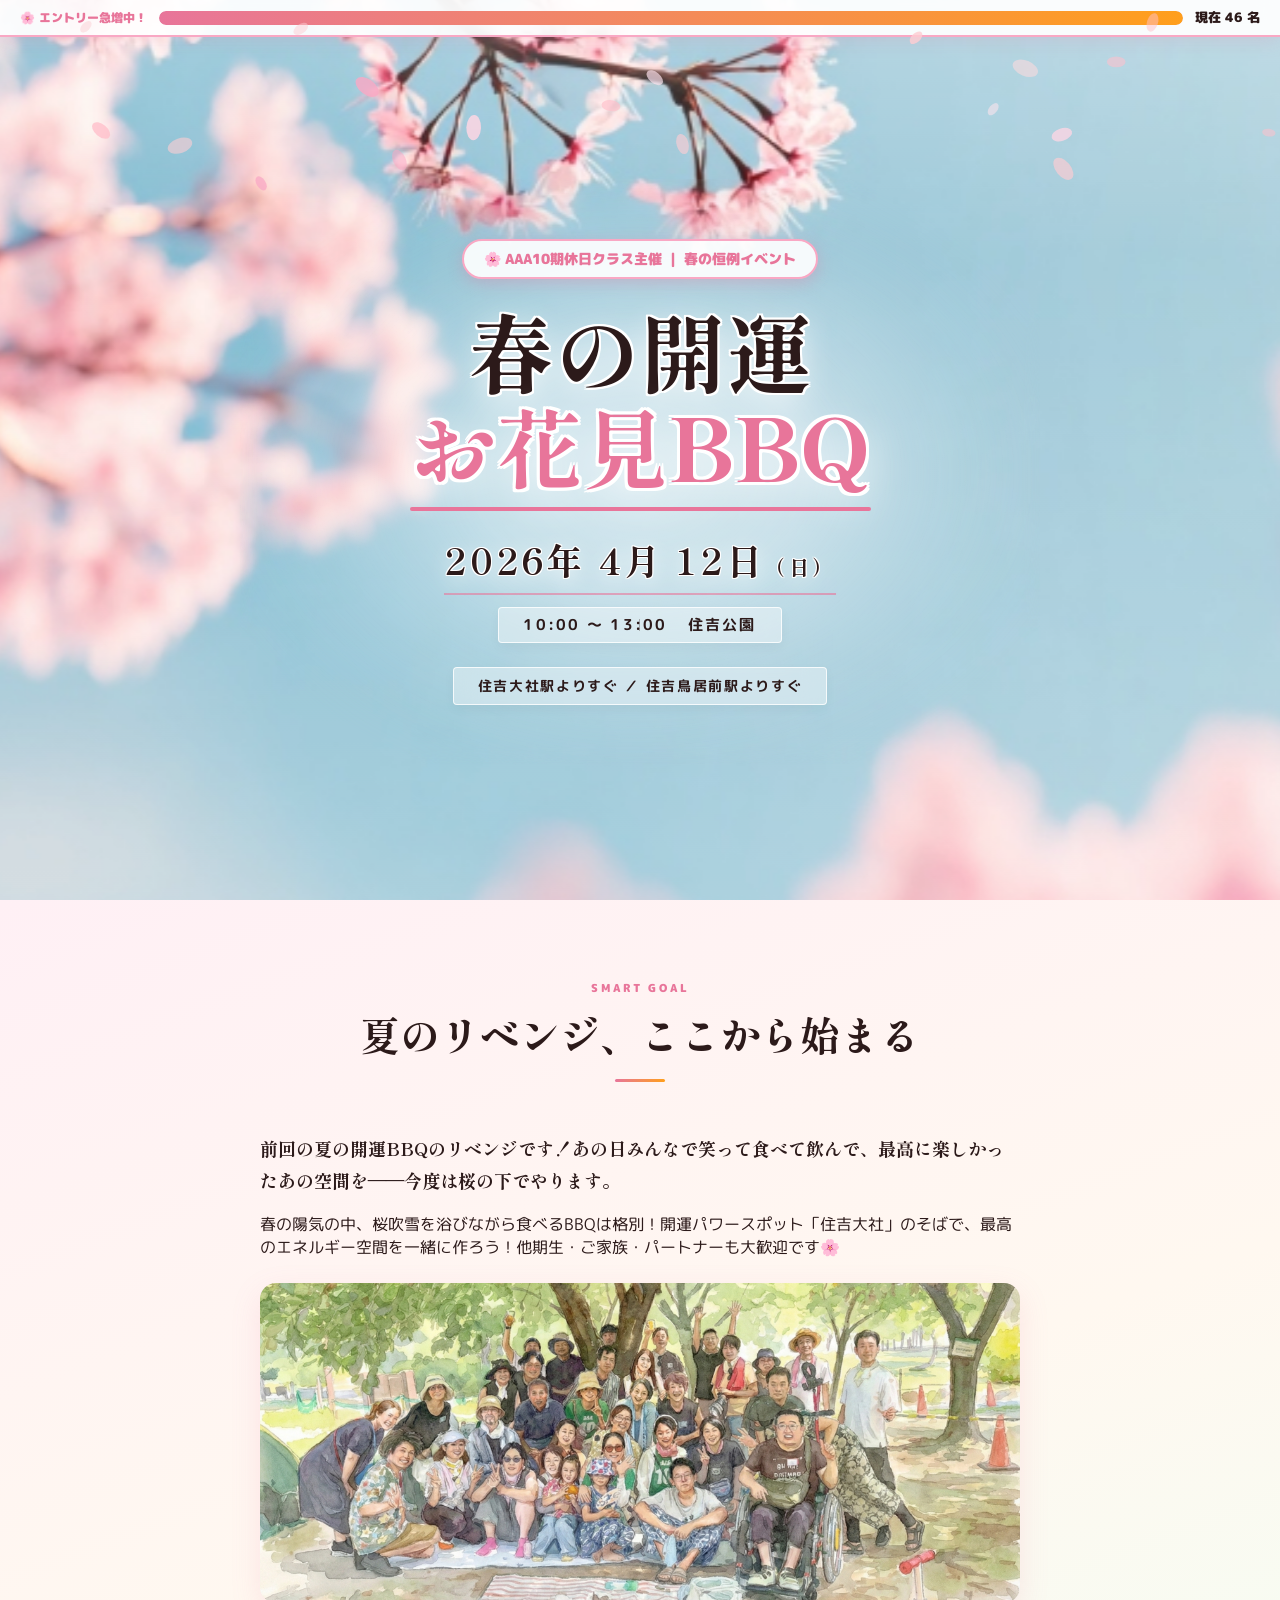
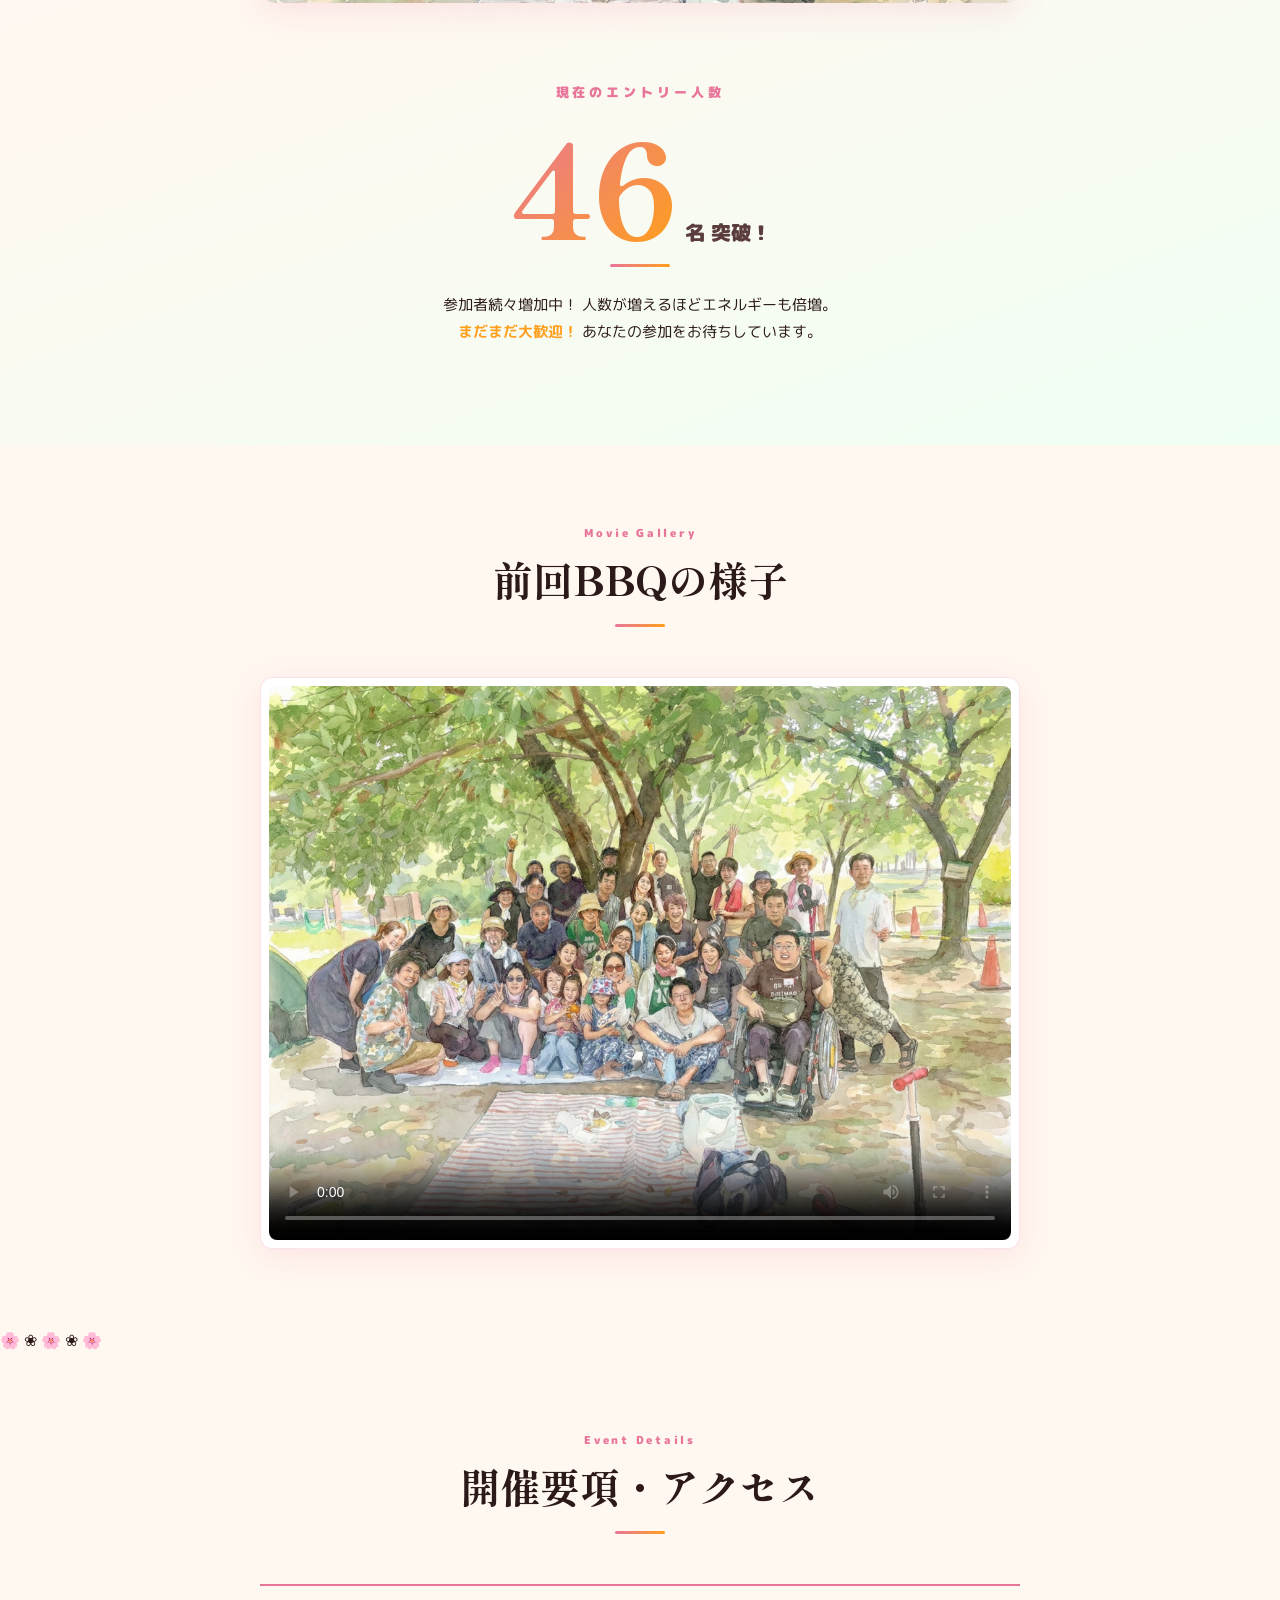
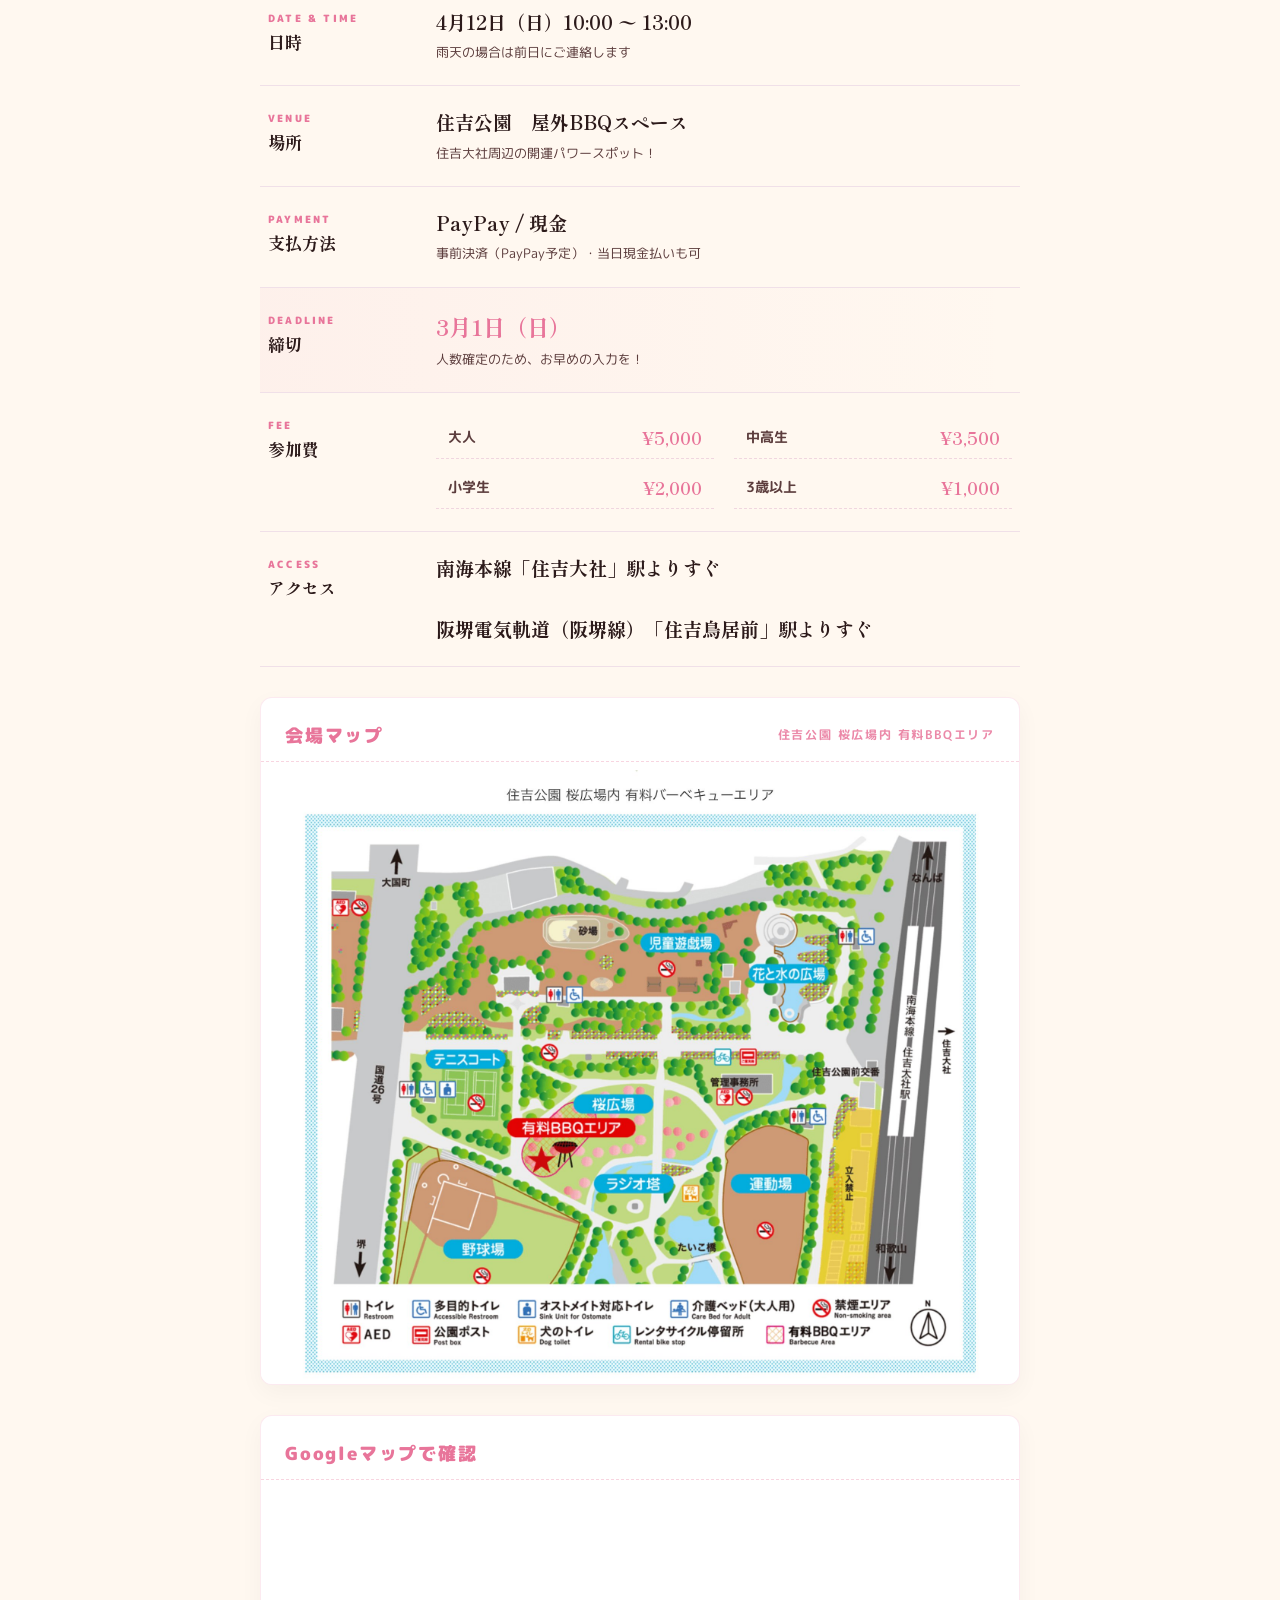
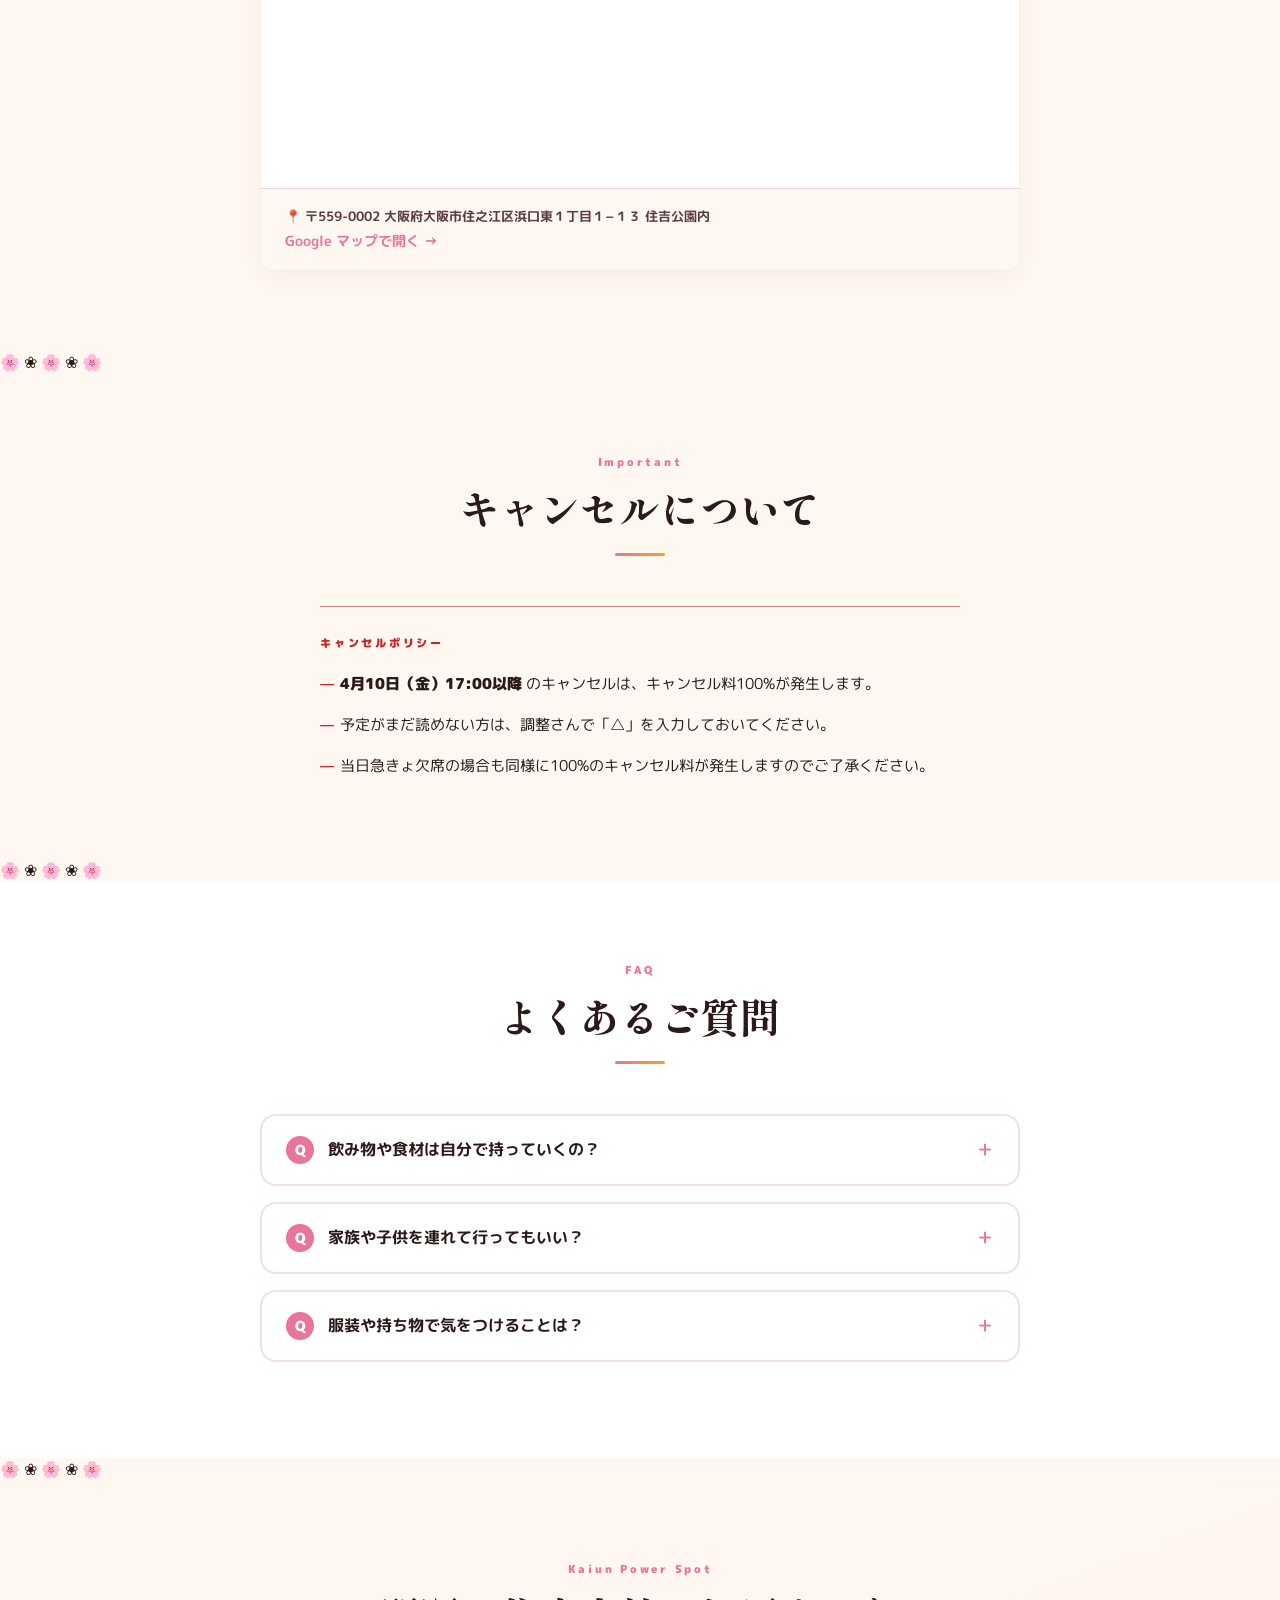
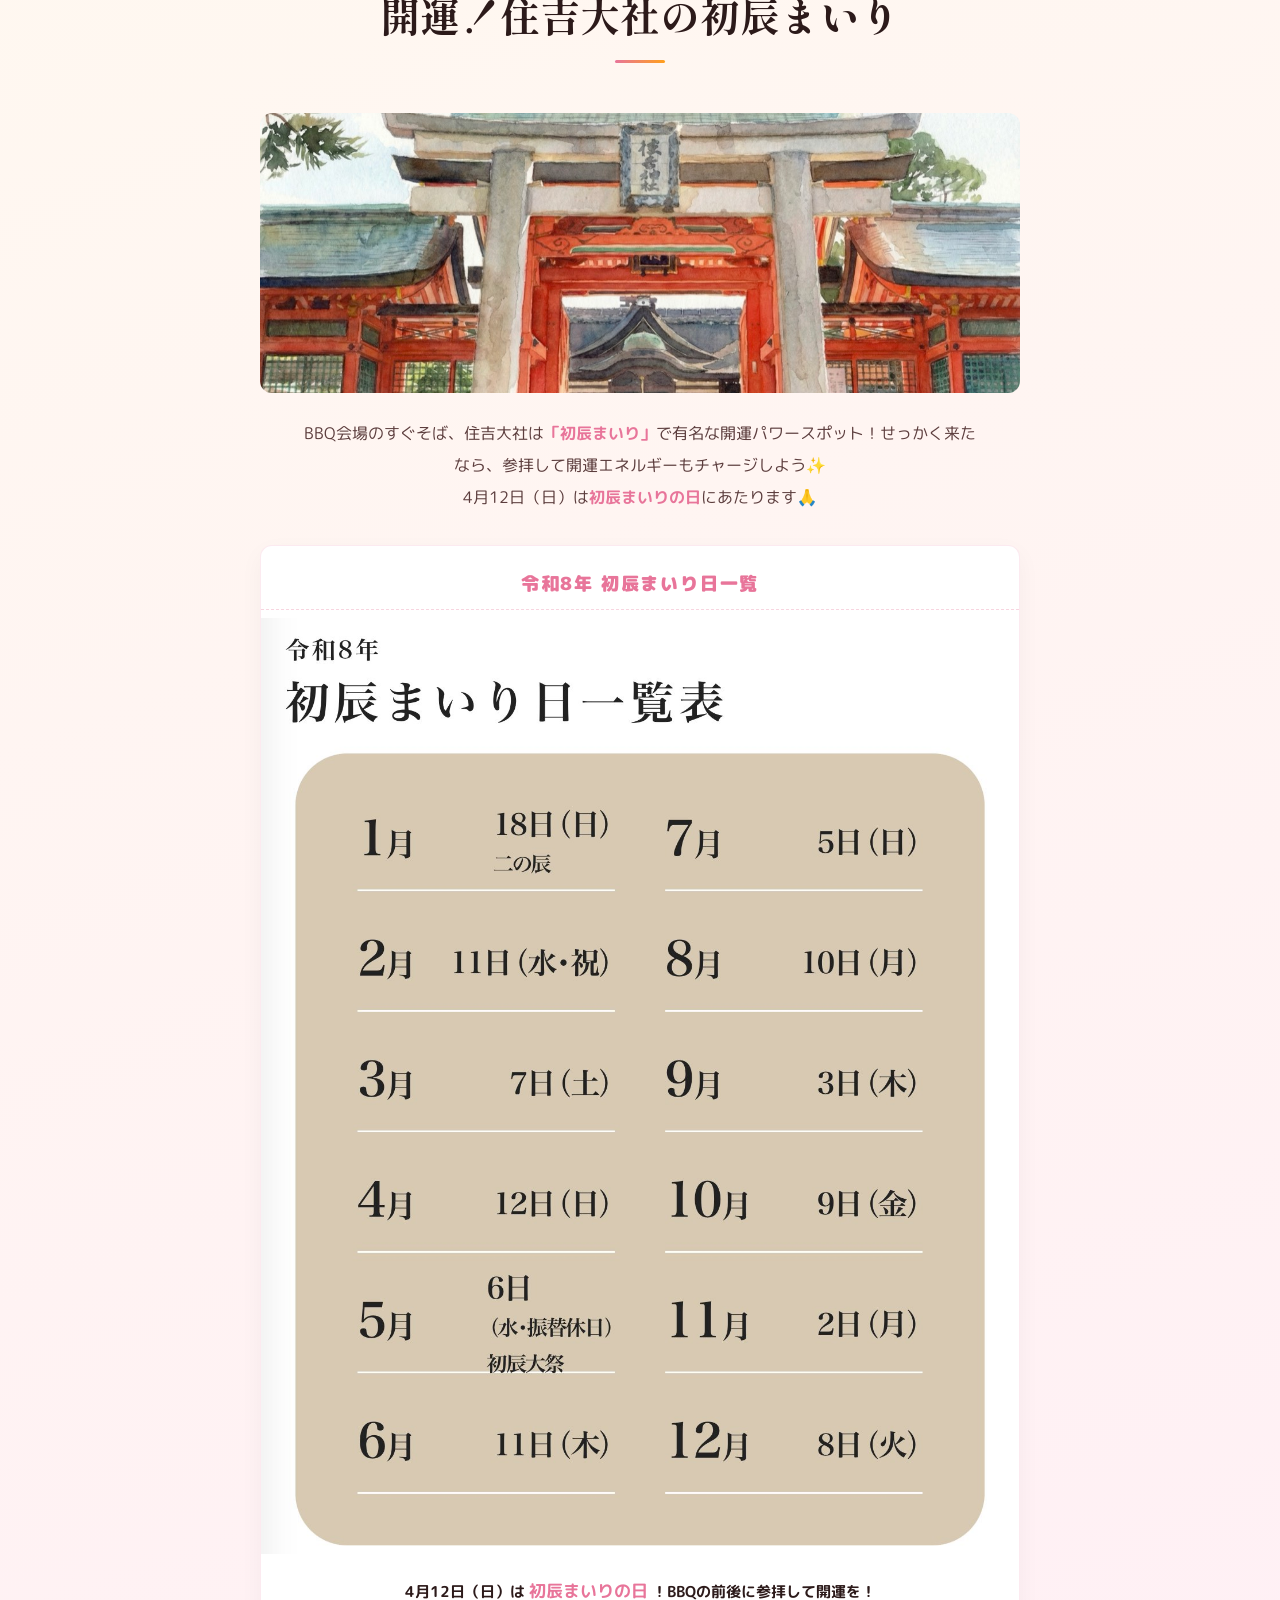
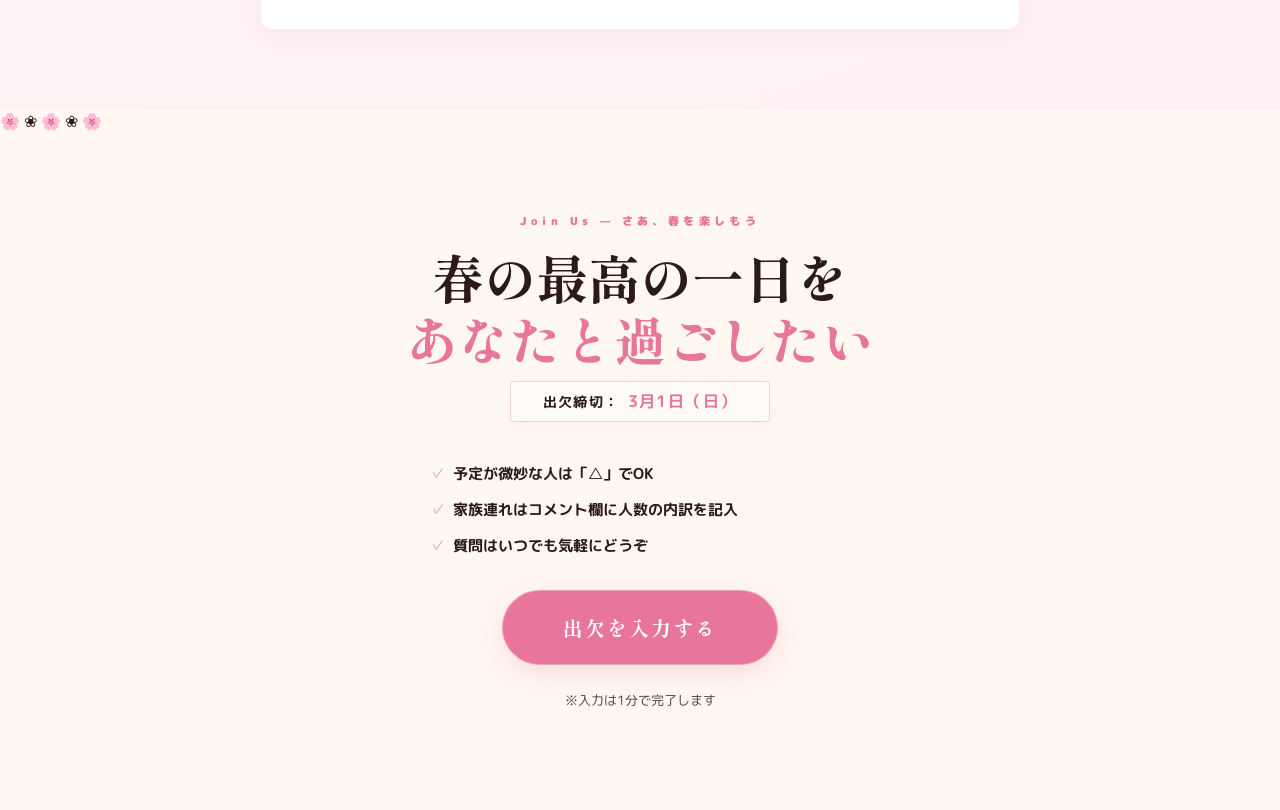
==== commit 20a22dbf: "Add files via upload" ====
--- a/index.html
+++ b/index.html
@@ -23,7 +23,7 @@
         <div class="bar-wrap">
             <div class="bar-fill"></div>
         </div>
-        <span class="count">現在 43 名</span>
+        <span class="count">現在 46 名</span>
     </div>
 
     <header class="hero">
@@ -64,7 +64,7 @@
             <div class="counter-elegant reveal">
                 <p class="counter-elegant-label">現在のエントリー人数</p>
                 <div class="counter-elegant-numbers">
-                    <span class="counter-now">43</span>
+                    <span class="counter-now">46</span>
                     <span class="counter-unit">名 突破！</span>
                 </div>
                 <div class="counter-elegant-line"></div>
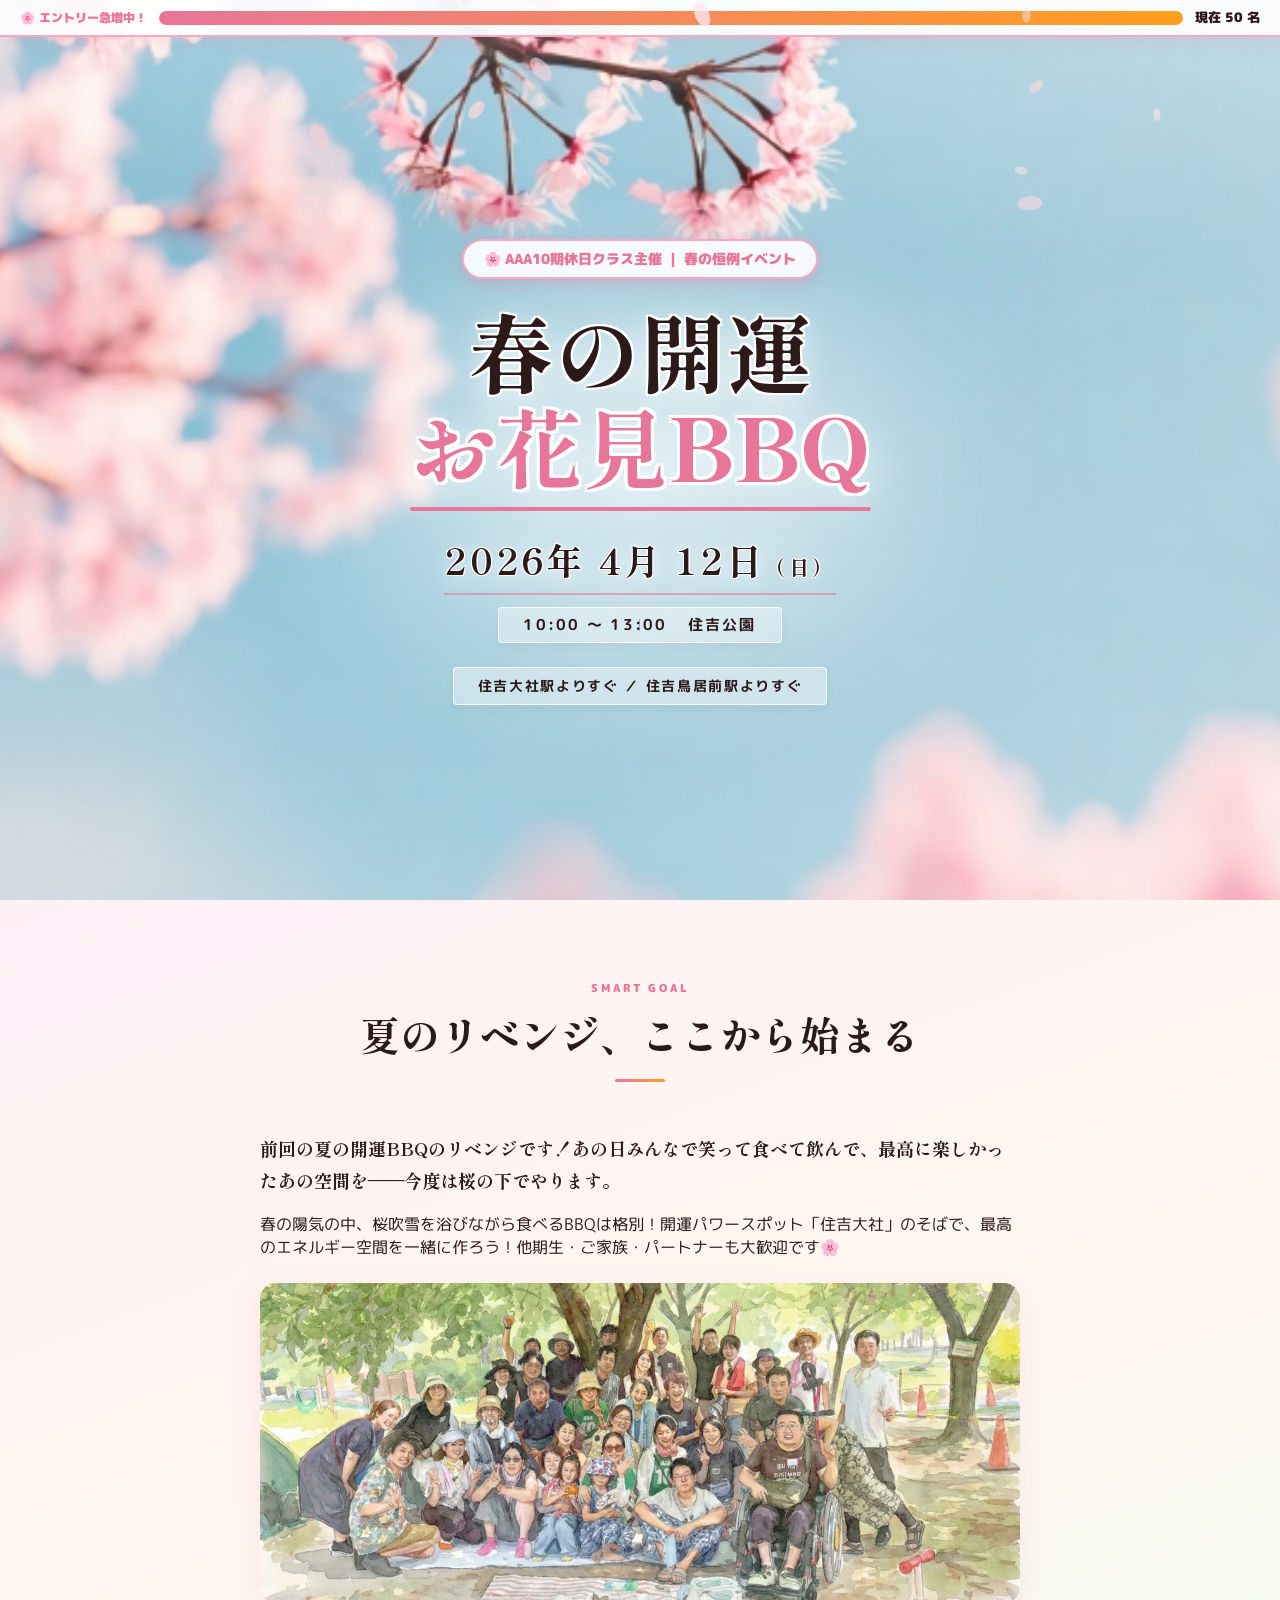
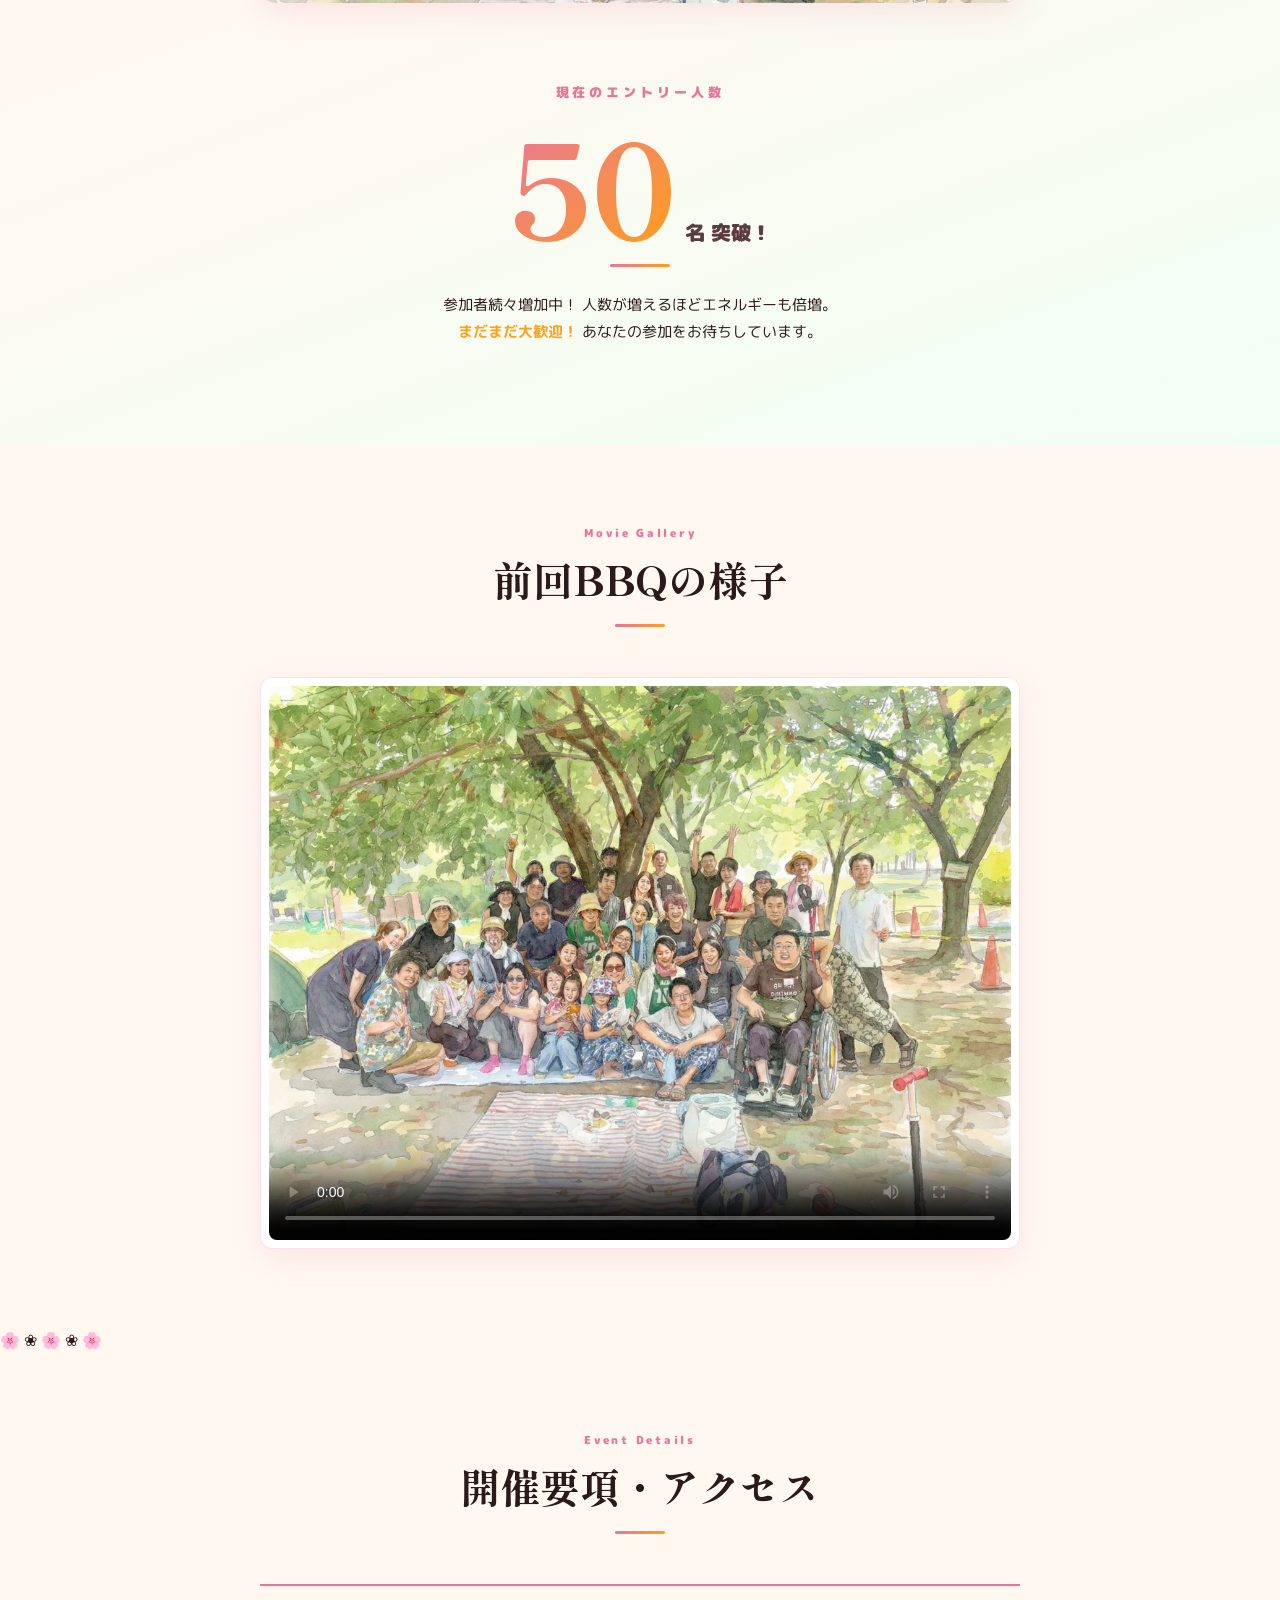
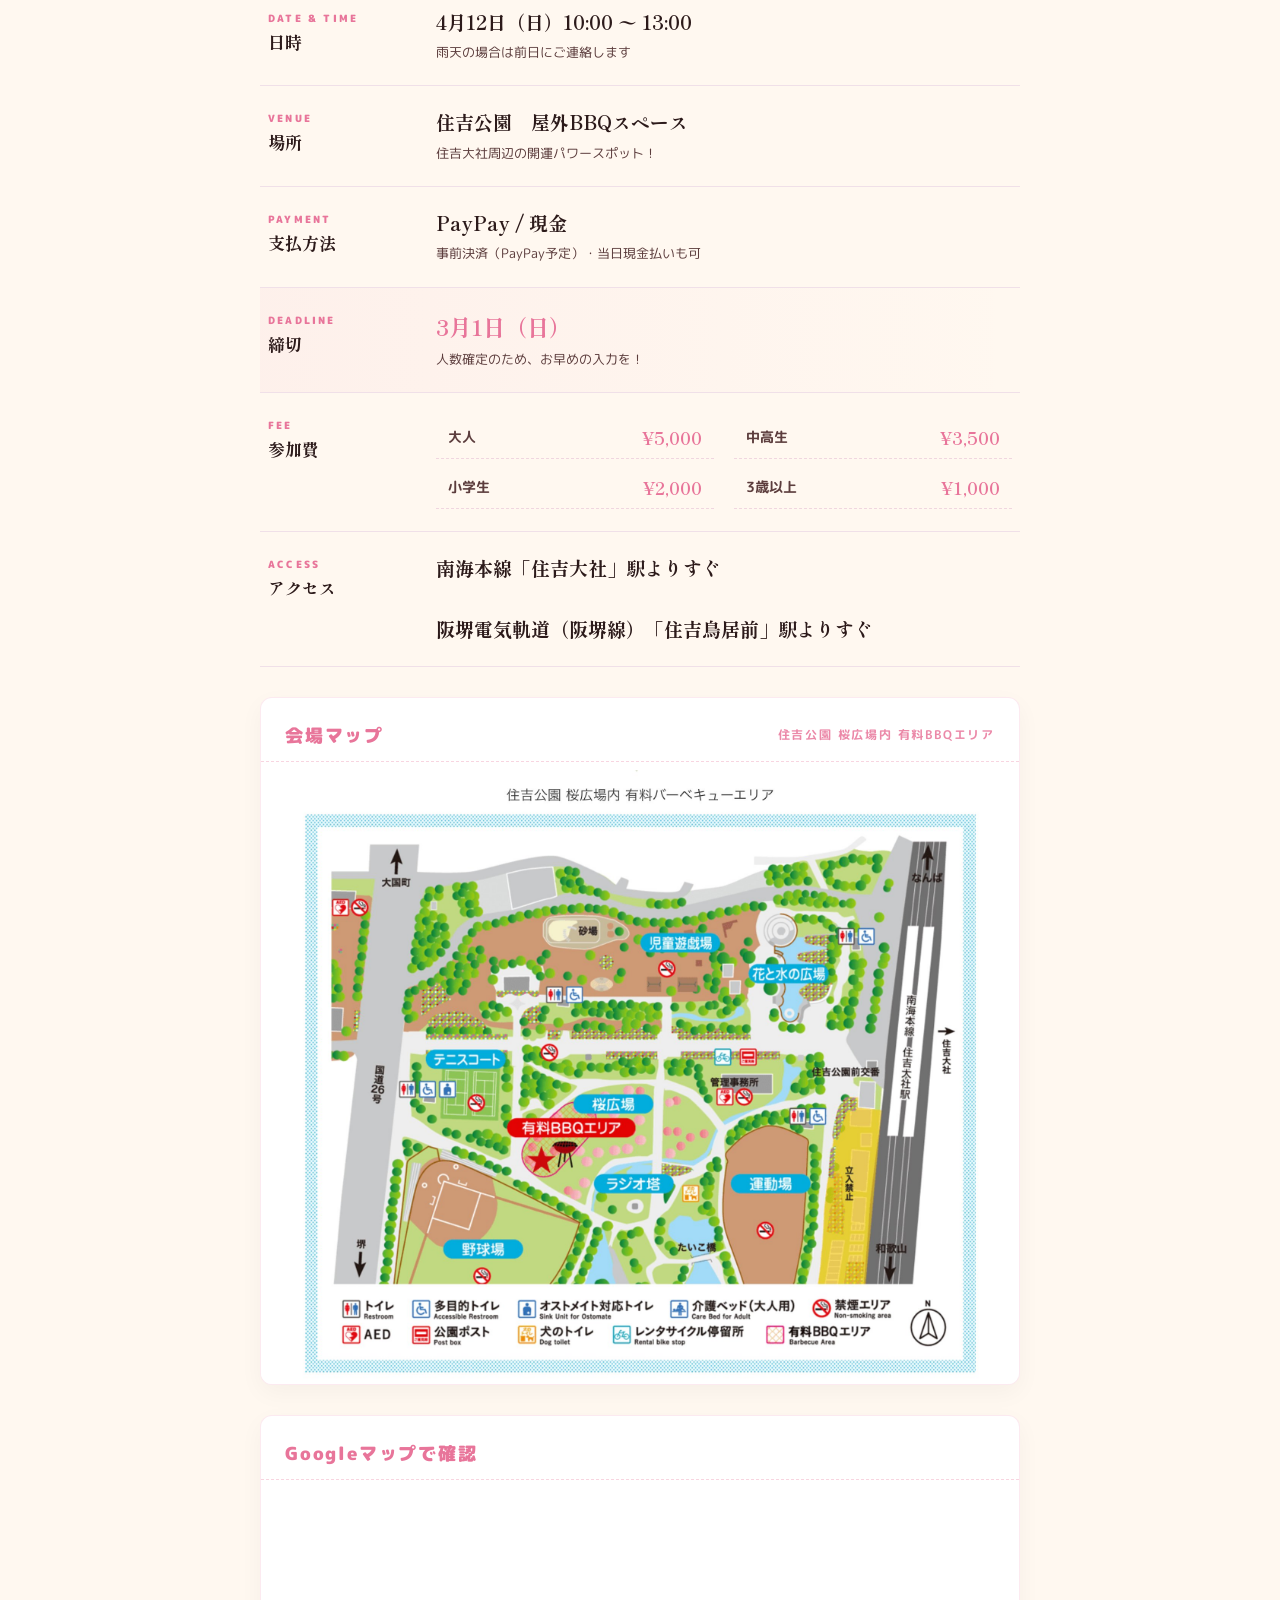
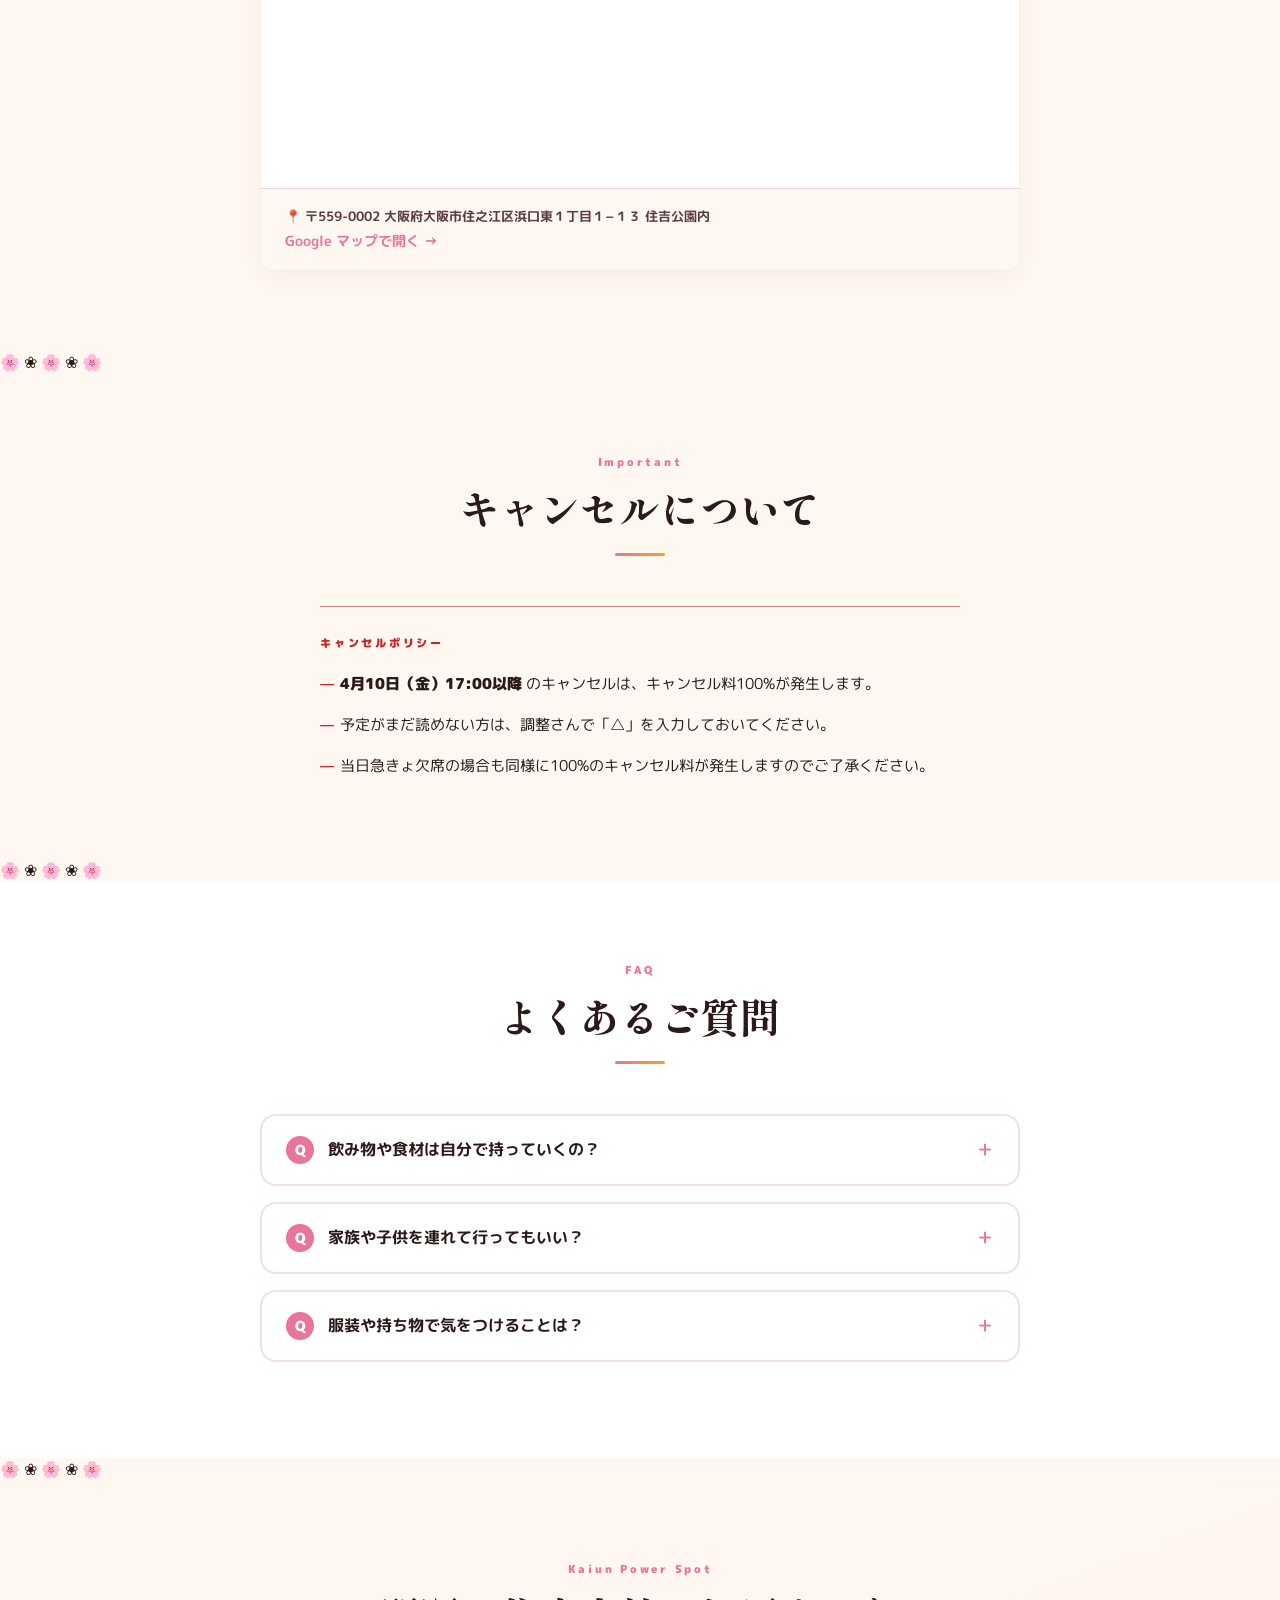
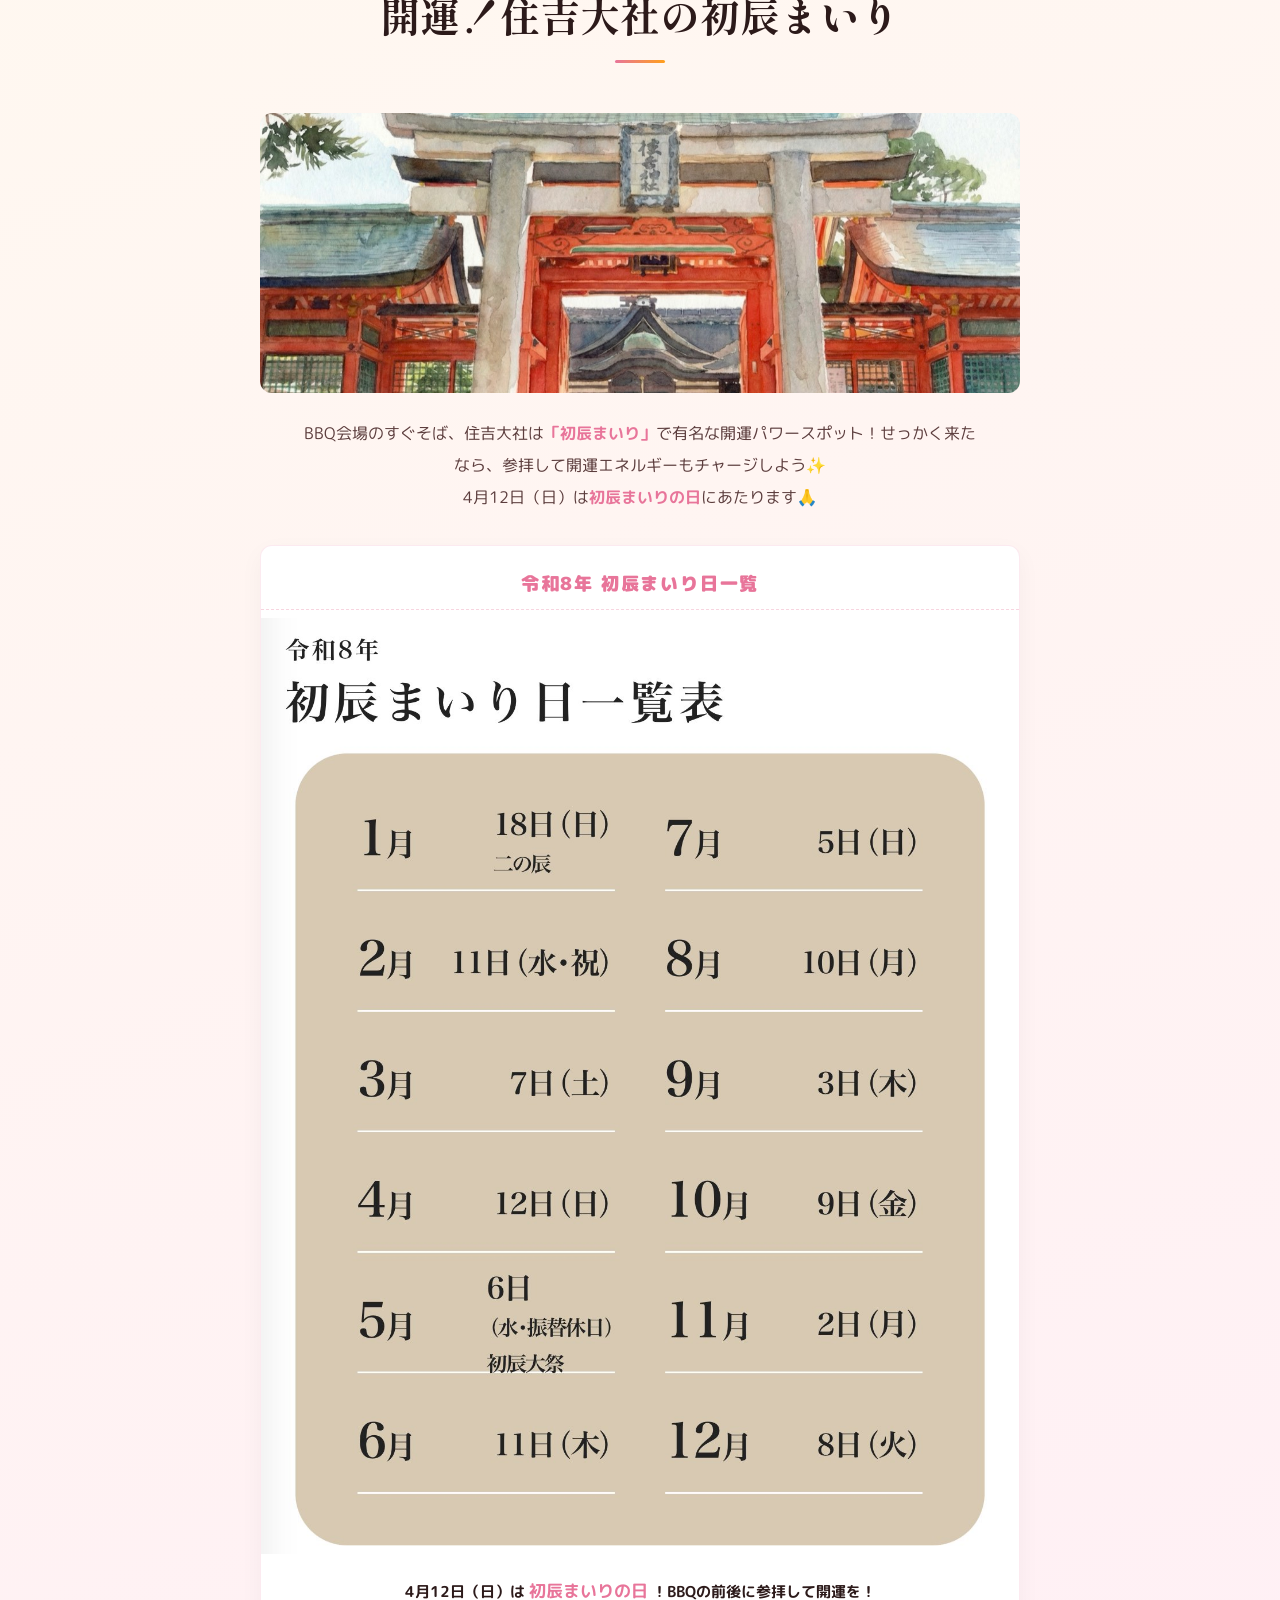
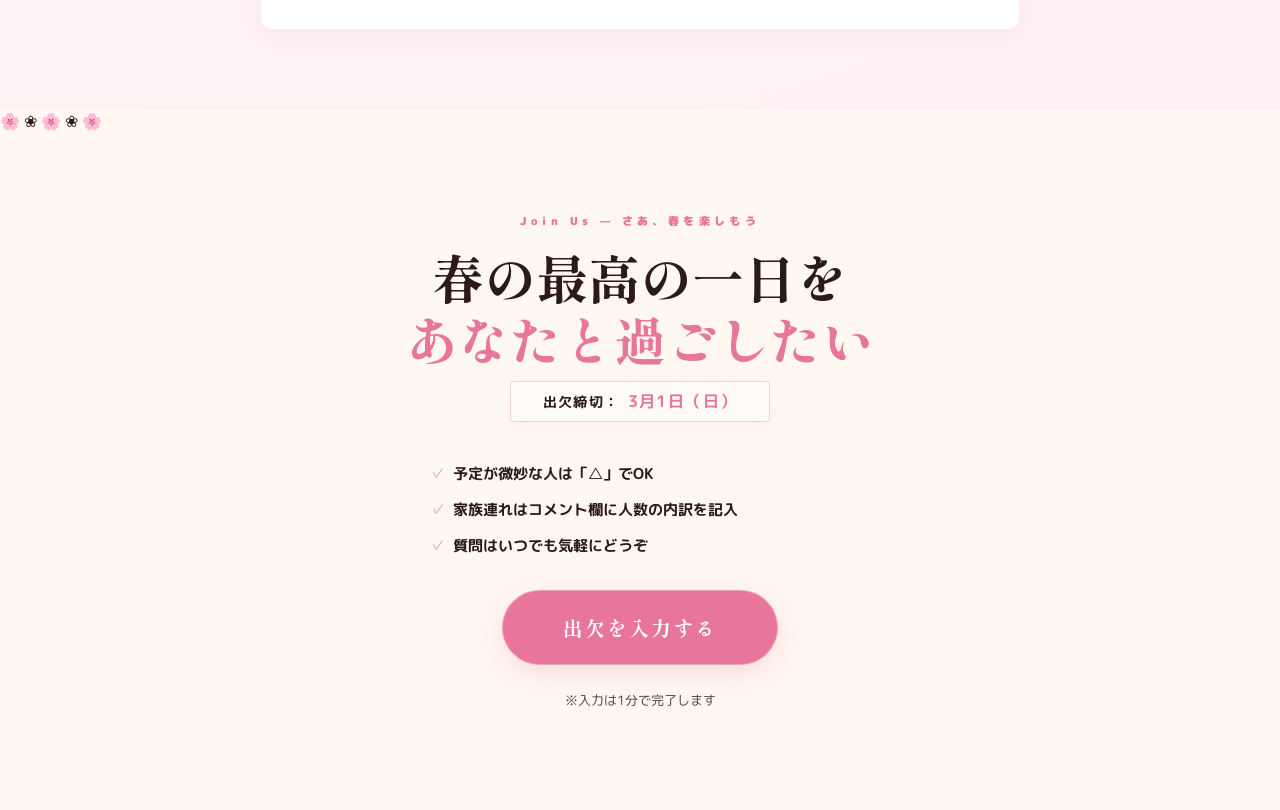
==== commit a88d3261: "Update index.html" ====
--- a/index.html
+++ b/index.html
@@ -23,7 +23,7 @@
         <div class="bar-wrap">
             <div class="bar-fill"></div>
         </div>
-        <span class="count">現在 46 名</span>
+        <span class="count">現在 50 名</span>
     </div>
 
     <header class="hero">
@@ -64,7 +64,7 @@
             <div class="counter-elegant reveal">
                 <p class="counter-elegant-label">現在のエントリー人数</p>
                 <div class="counter-elegant-numbers">
-                    <span class="counter-now">46</span>
+                    <span class="counter-now">50</span>
                     <span class="counter-unit">名 突破！</span>
                 </div>
                 <div class="counter-elegant-line"></div>
@@ -320,4 +320,4 @@
     <script src="js/main.js"></script>
 </body>
 
-</html>+</html>
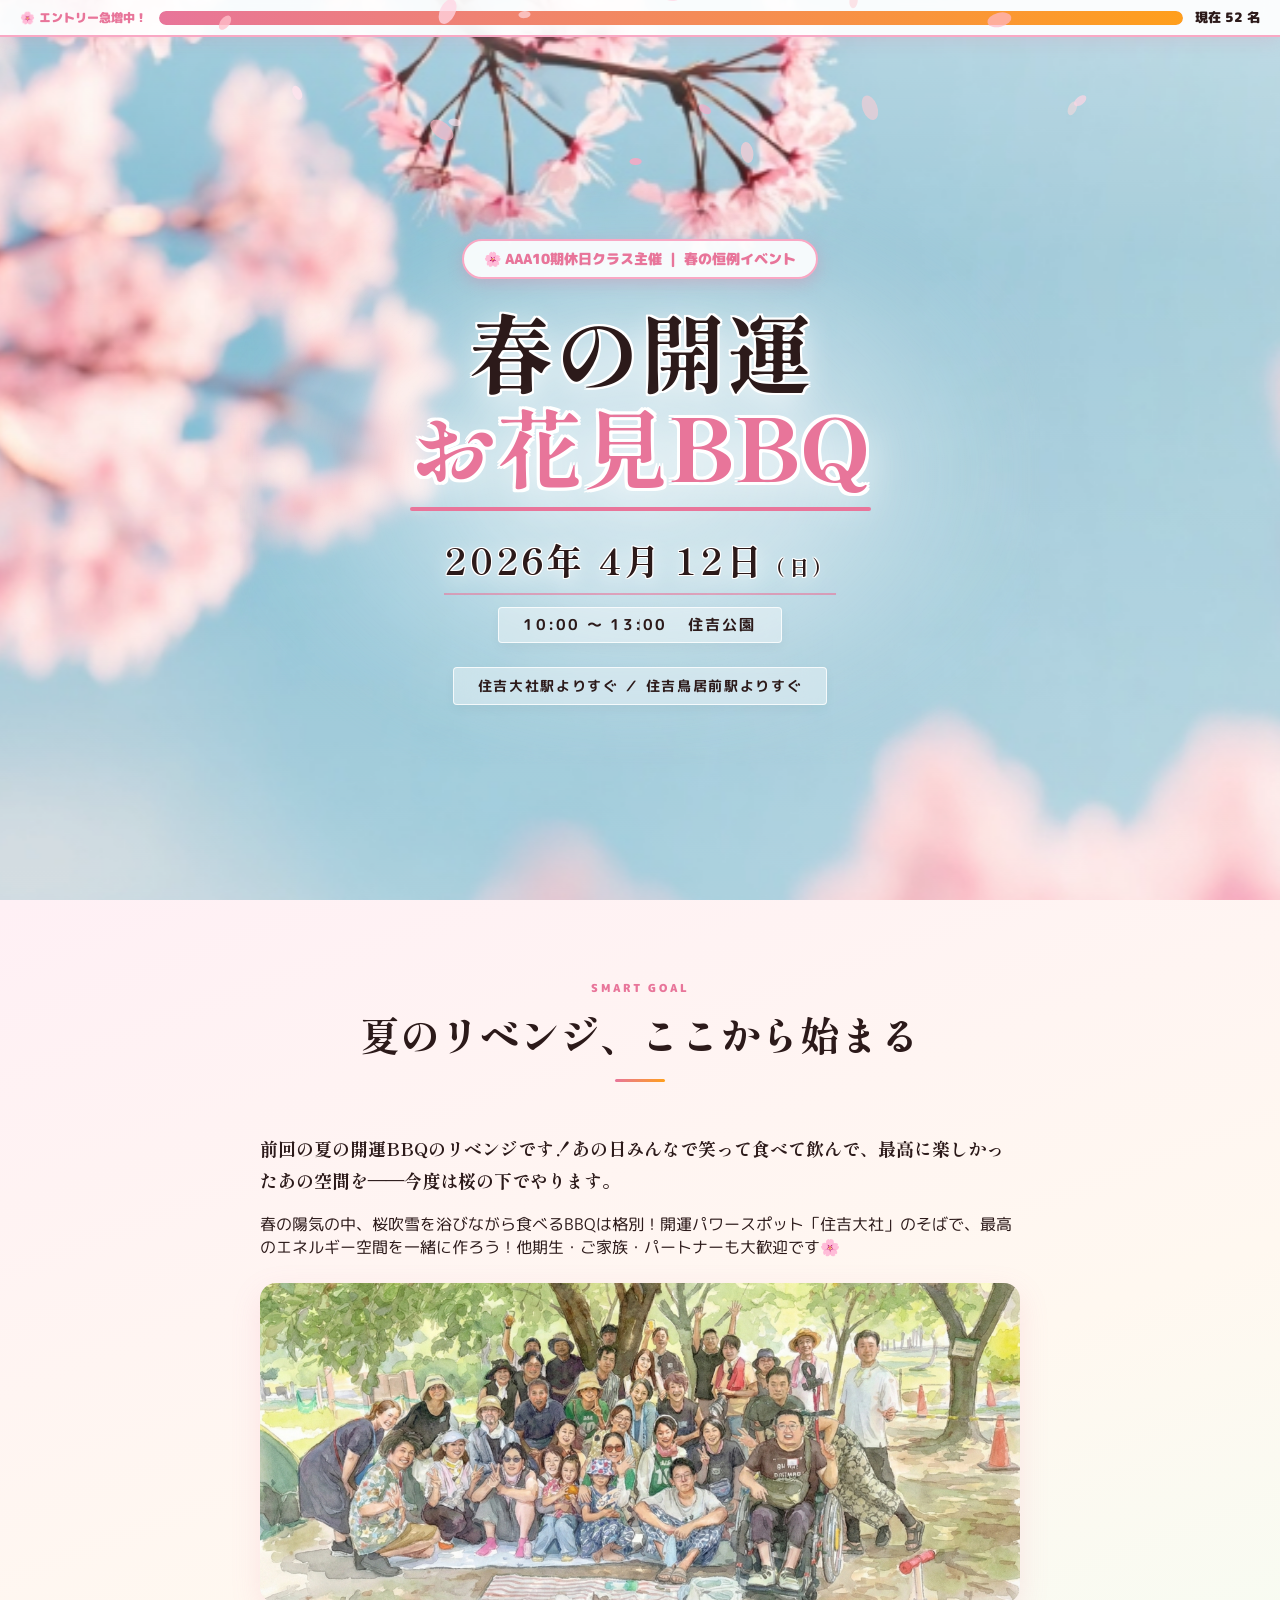
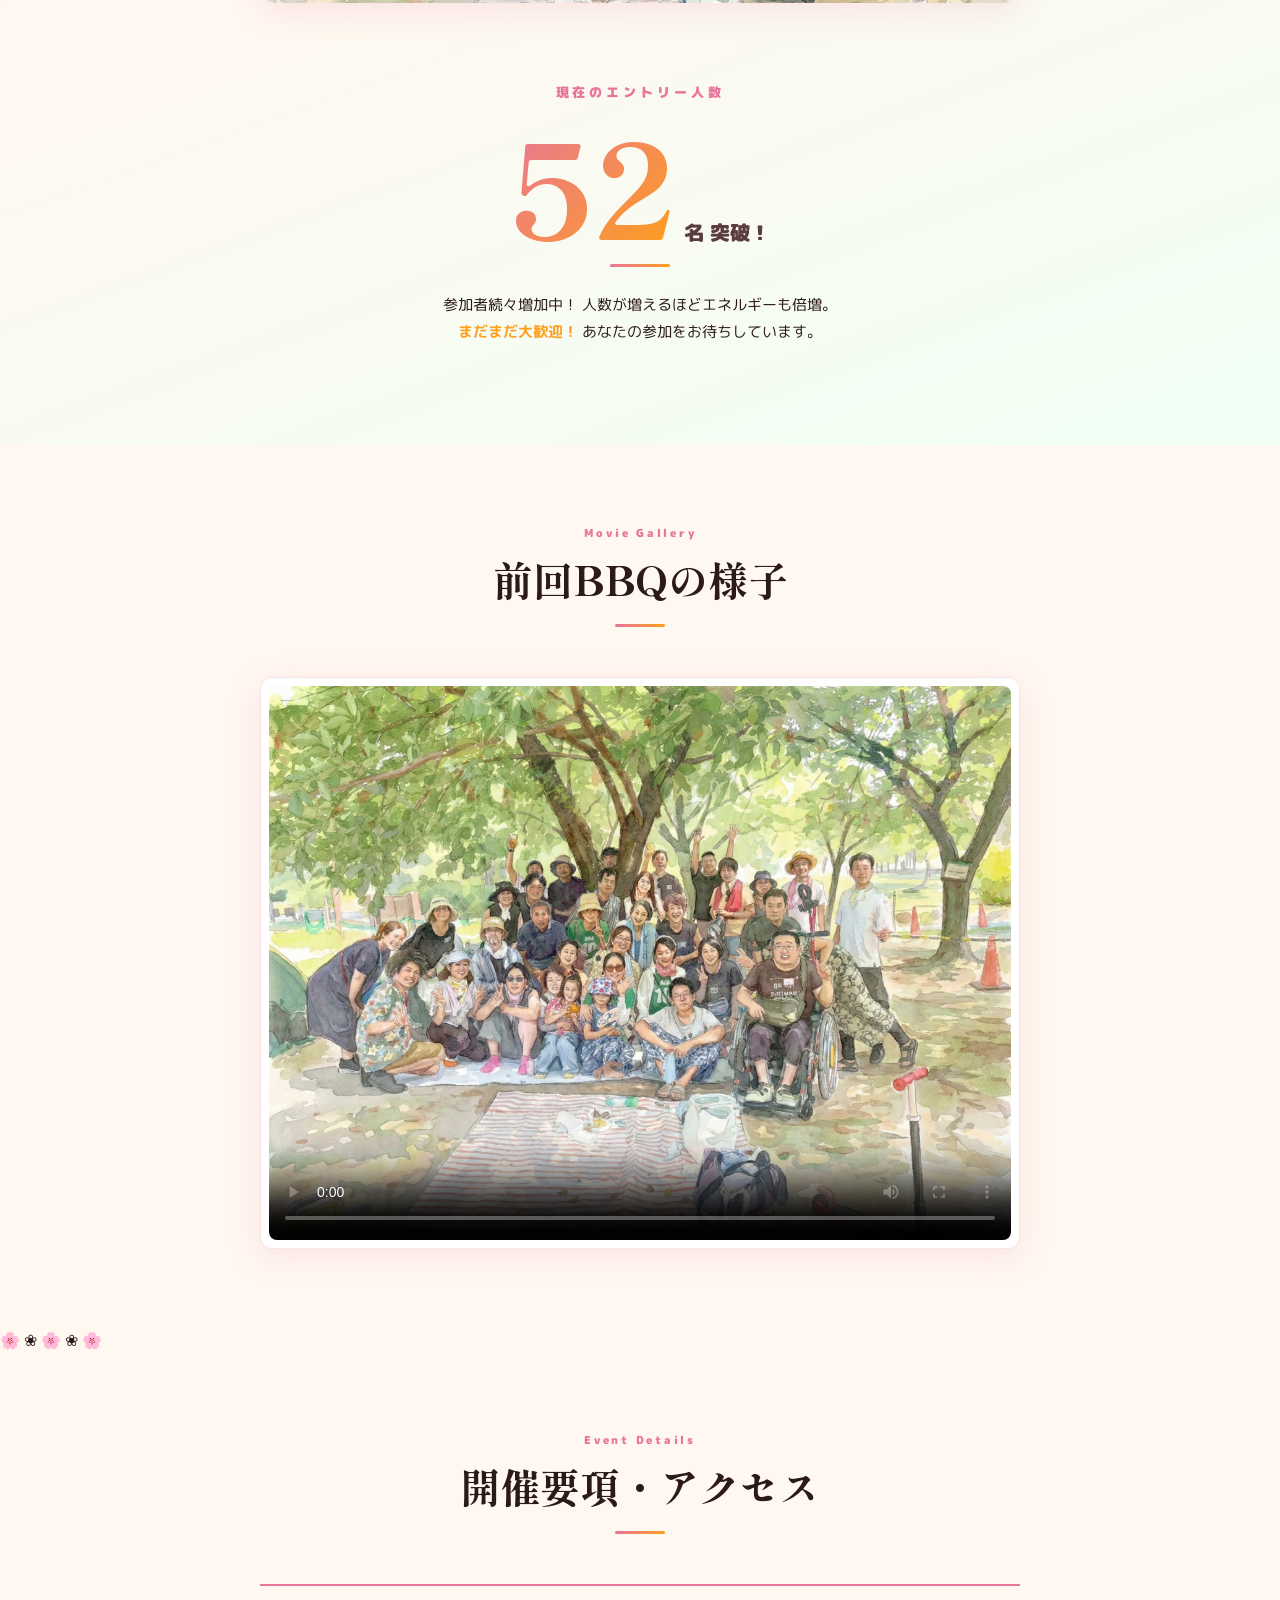
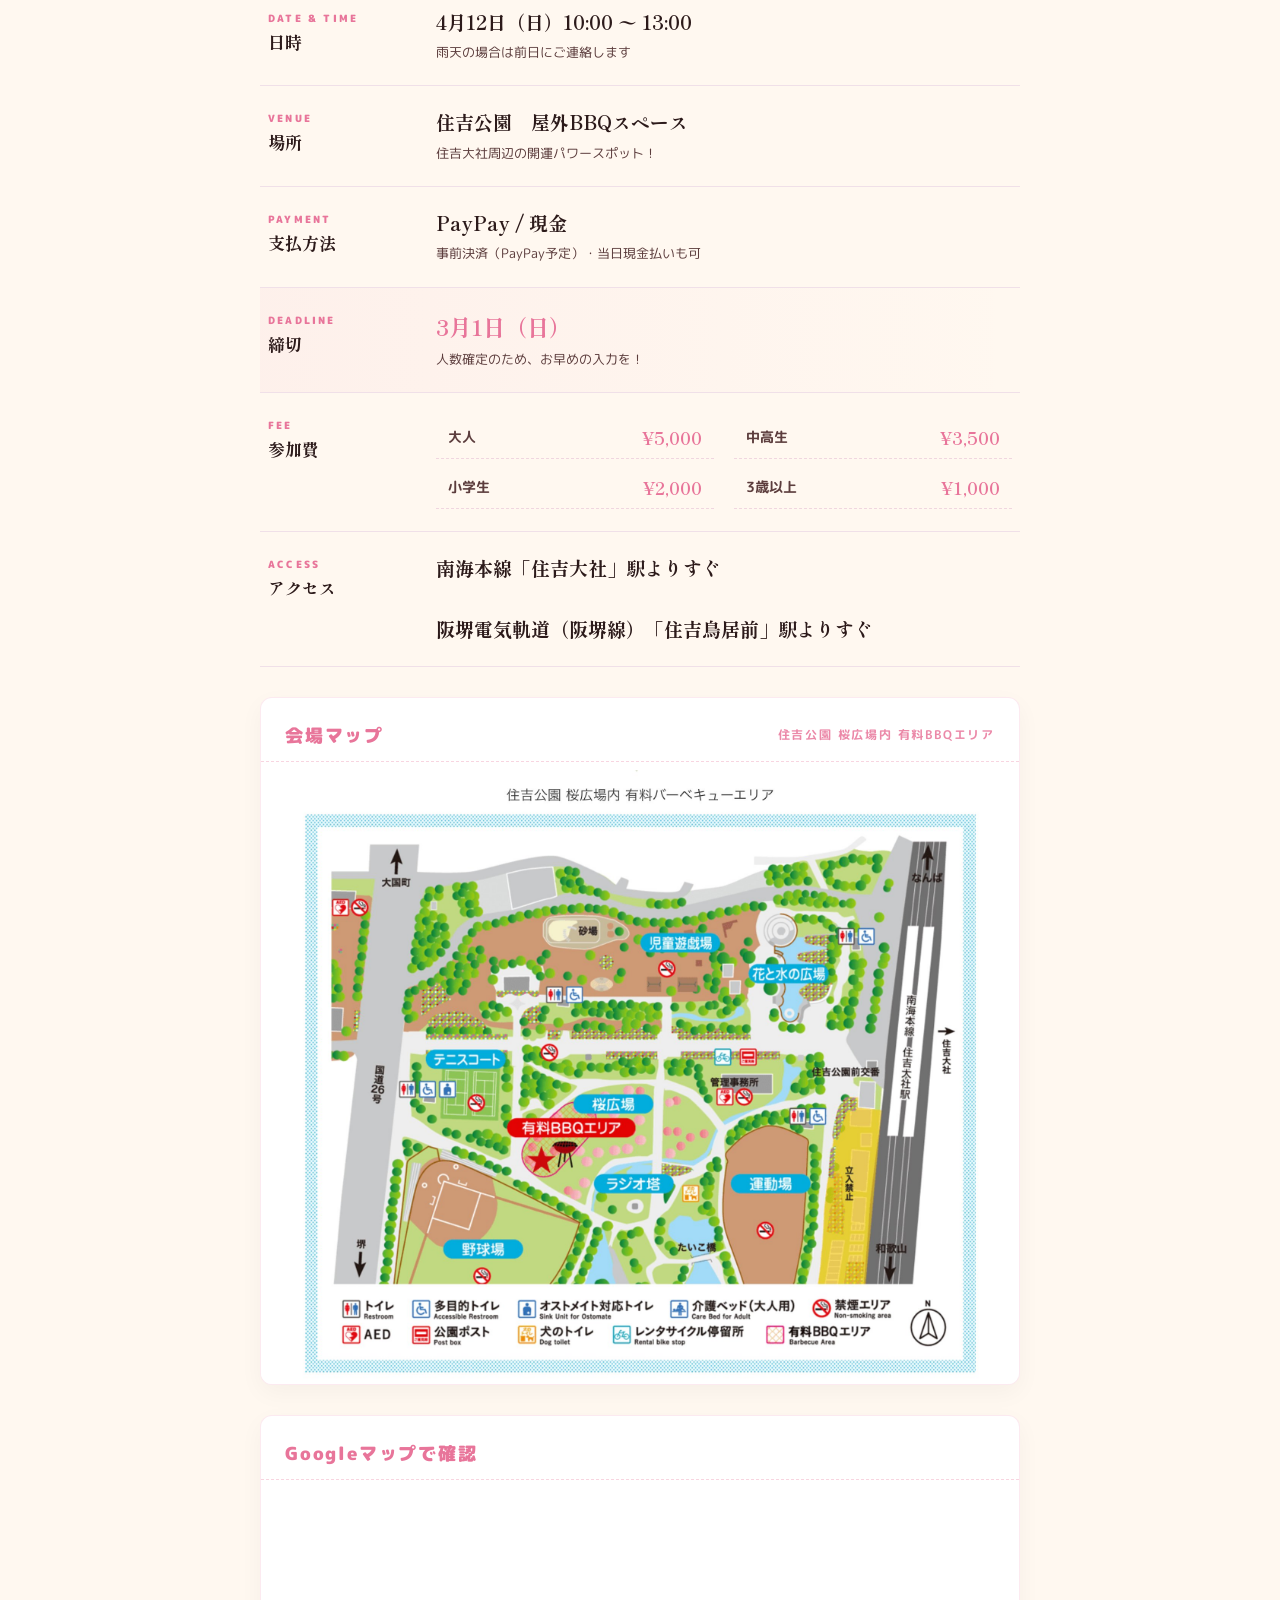
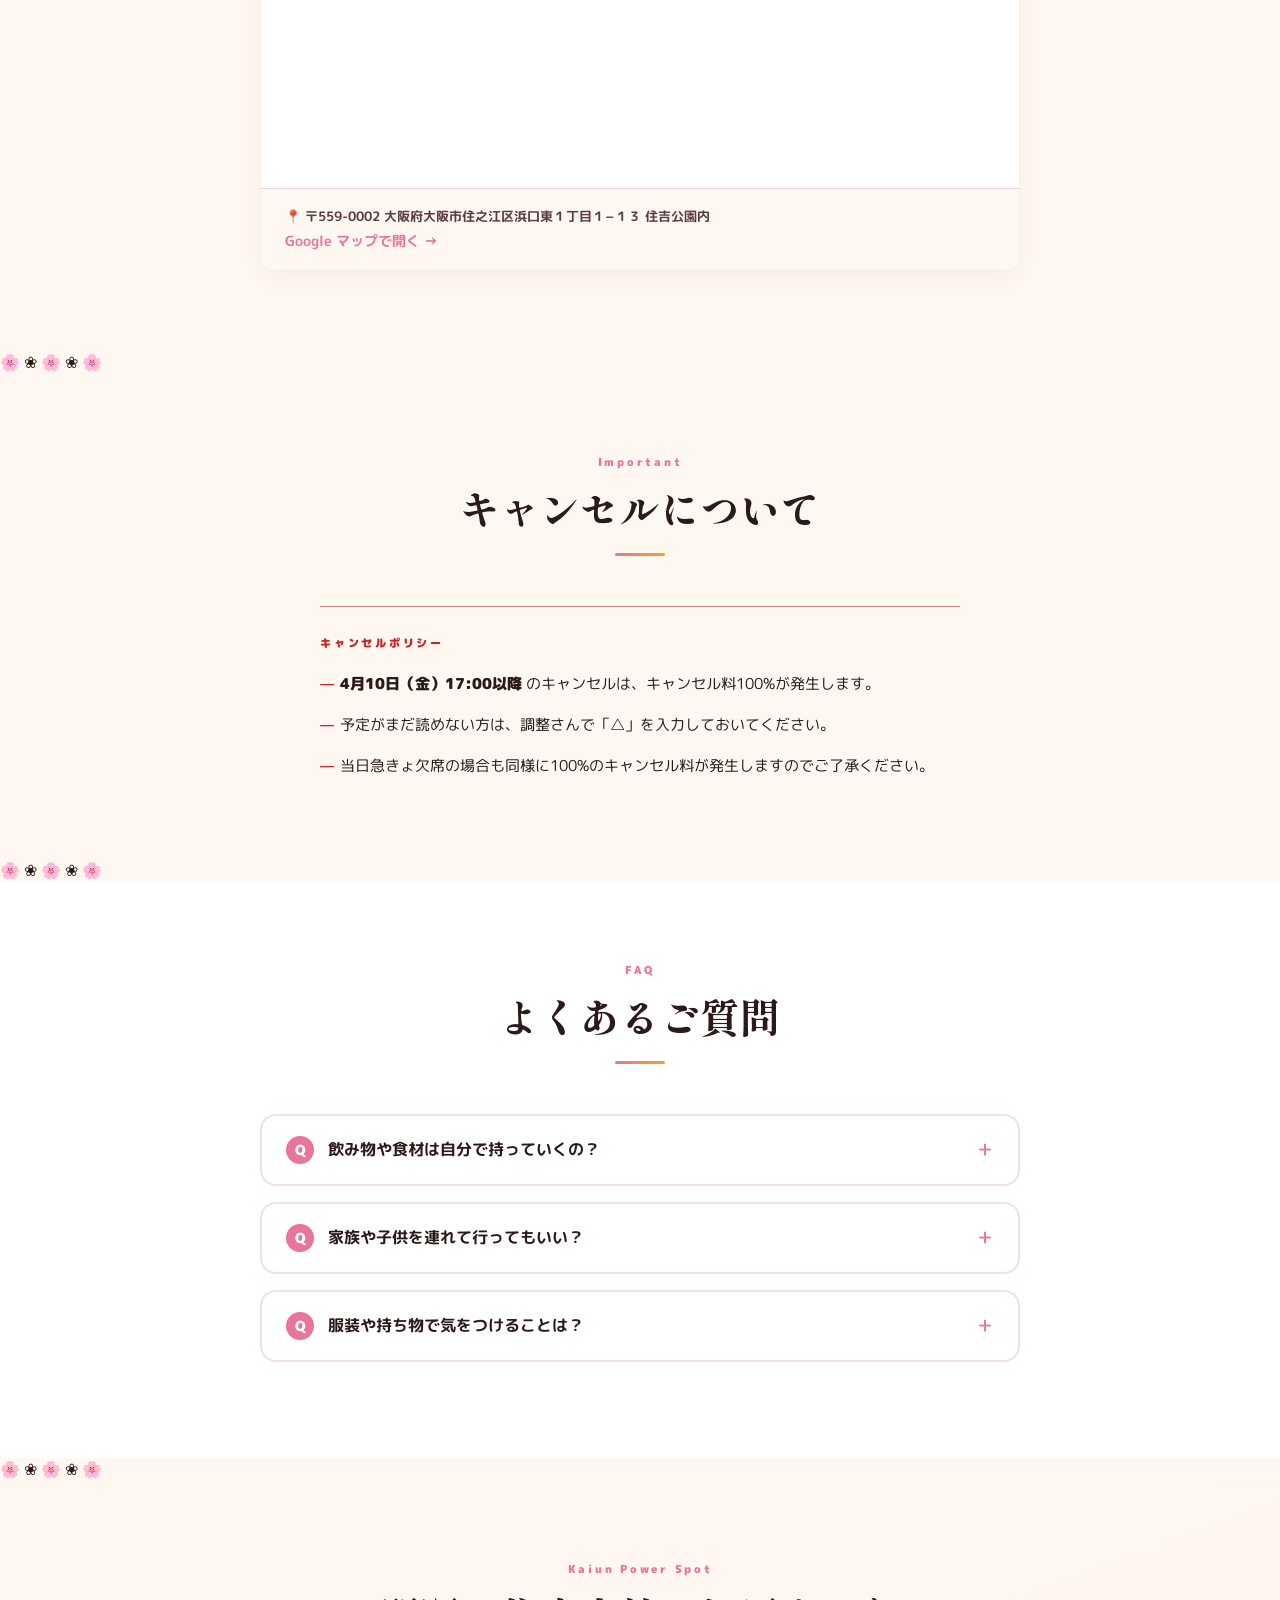
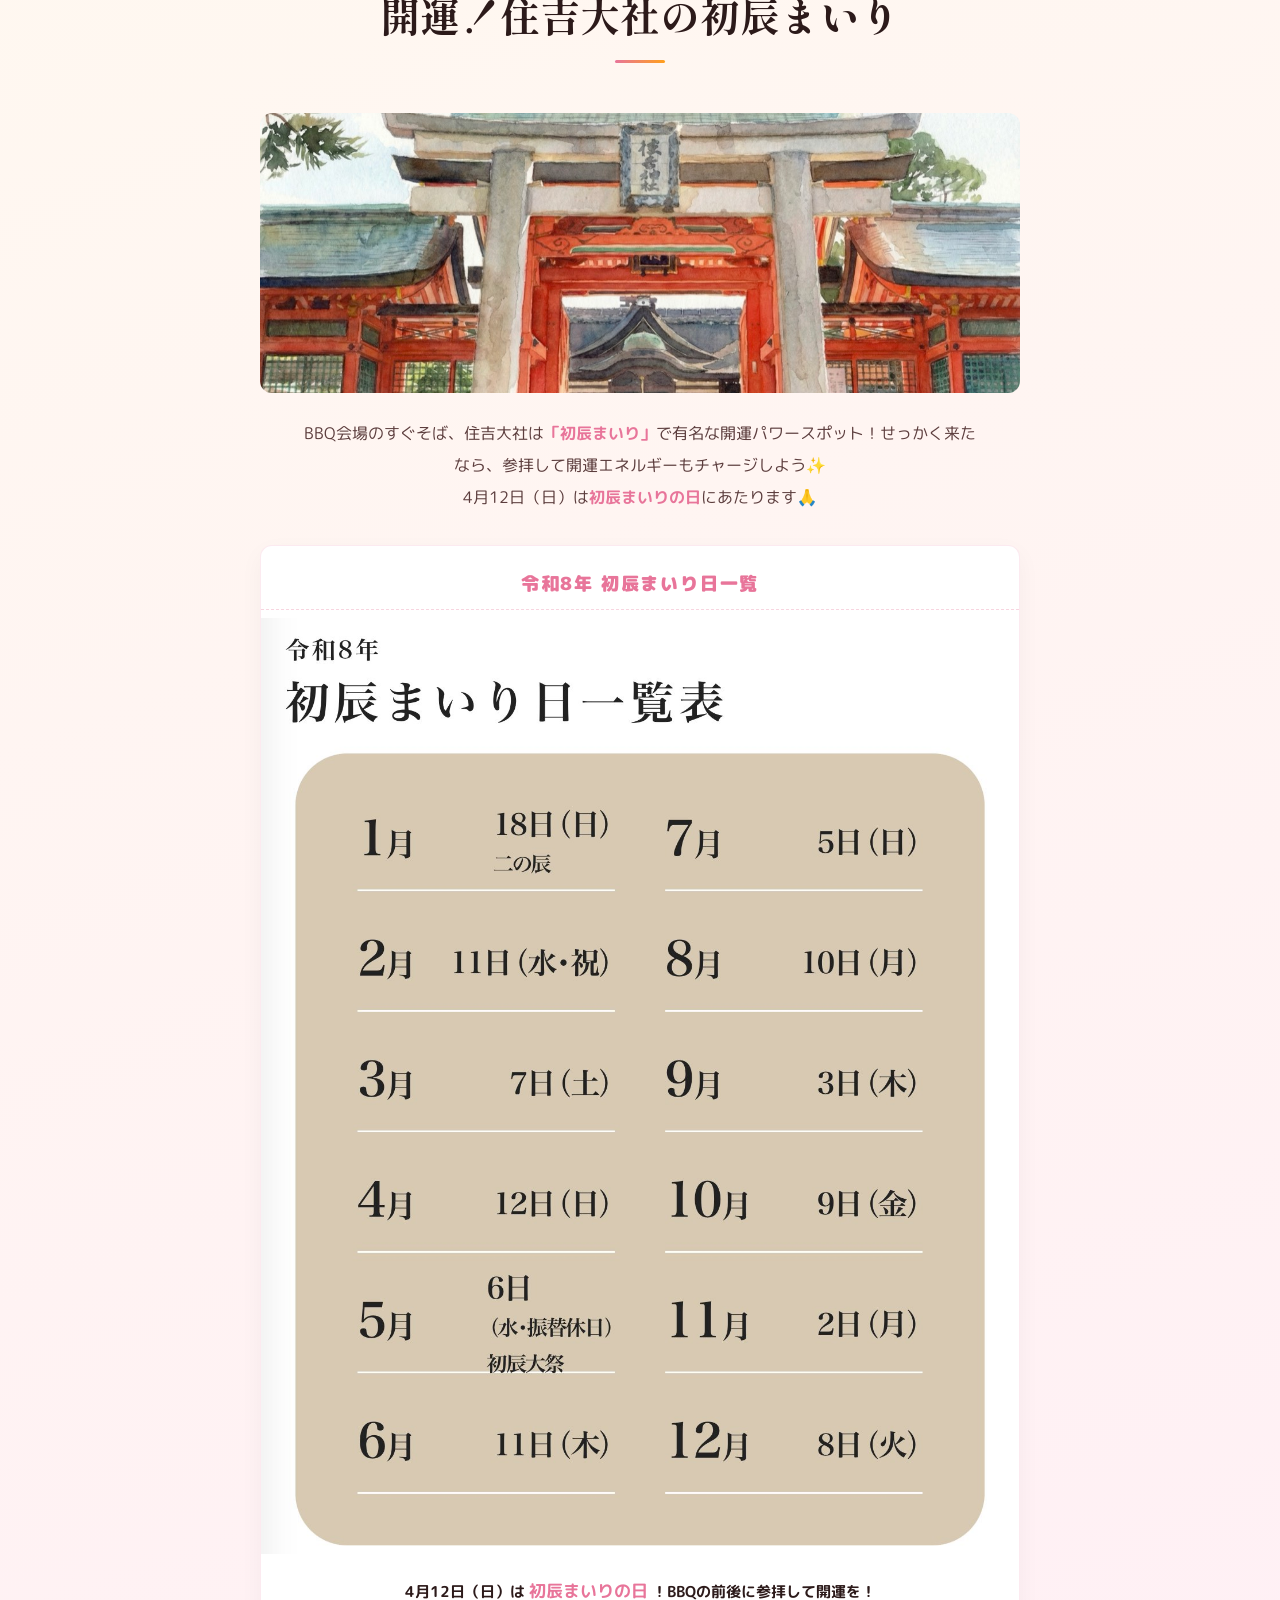
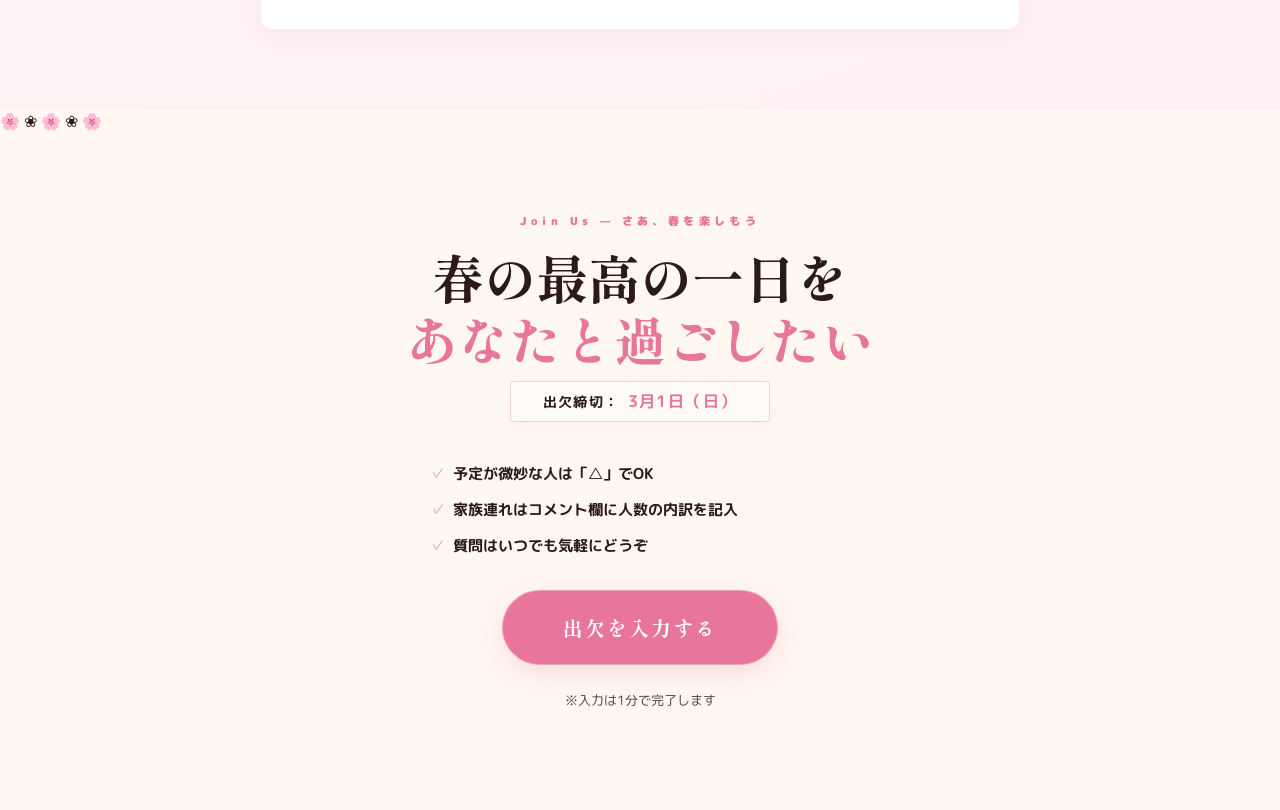
==== commit 52047c3a: "Update index.html" ====
--- a/index.html
+++ b/index.html
@@ -23,7 +23,7 @@
         <div class="bar-wrap">
             <div class="bar-fill"></div>
         </div>
-        <span class="count">現在 50 名</span>
+        <span class="count">現在 52 名</span>
     </div>
 
     <header class="hero">
@@ -64,7 +64,7 @@
             <div class="counter-elegant reveal">
                 <p class="counter-elegant-label">現在のエントリー人数</p>
                 <div class="counter-elegant-numbers">
-                    <span class="counter-now">50</span>
+                    <span class="counter-now">52</span>
                     <span class="counter-unit">名 突破！</span>
                 </div>
                 <div class="counter-elegant-line"></div>
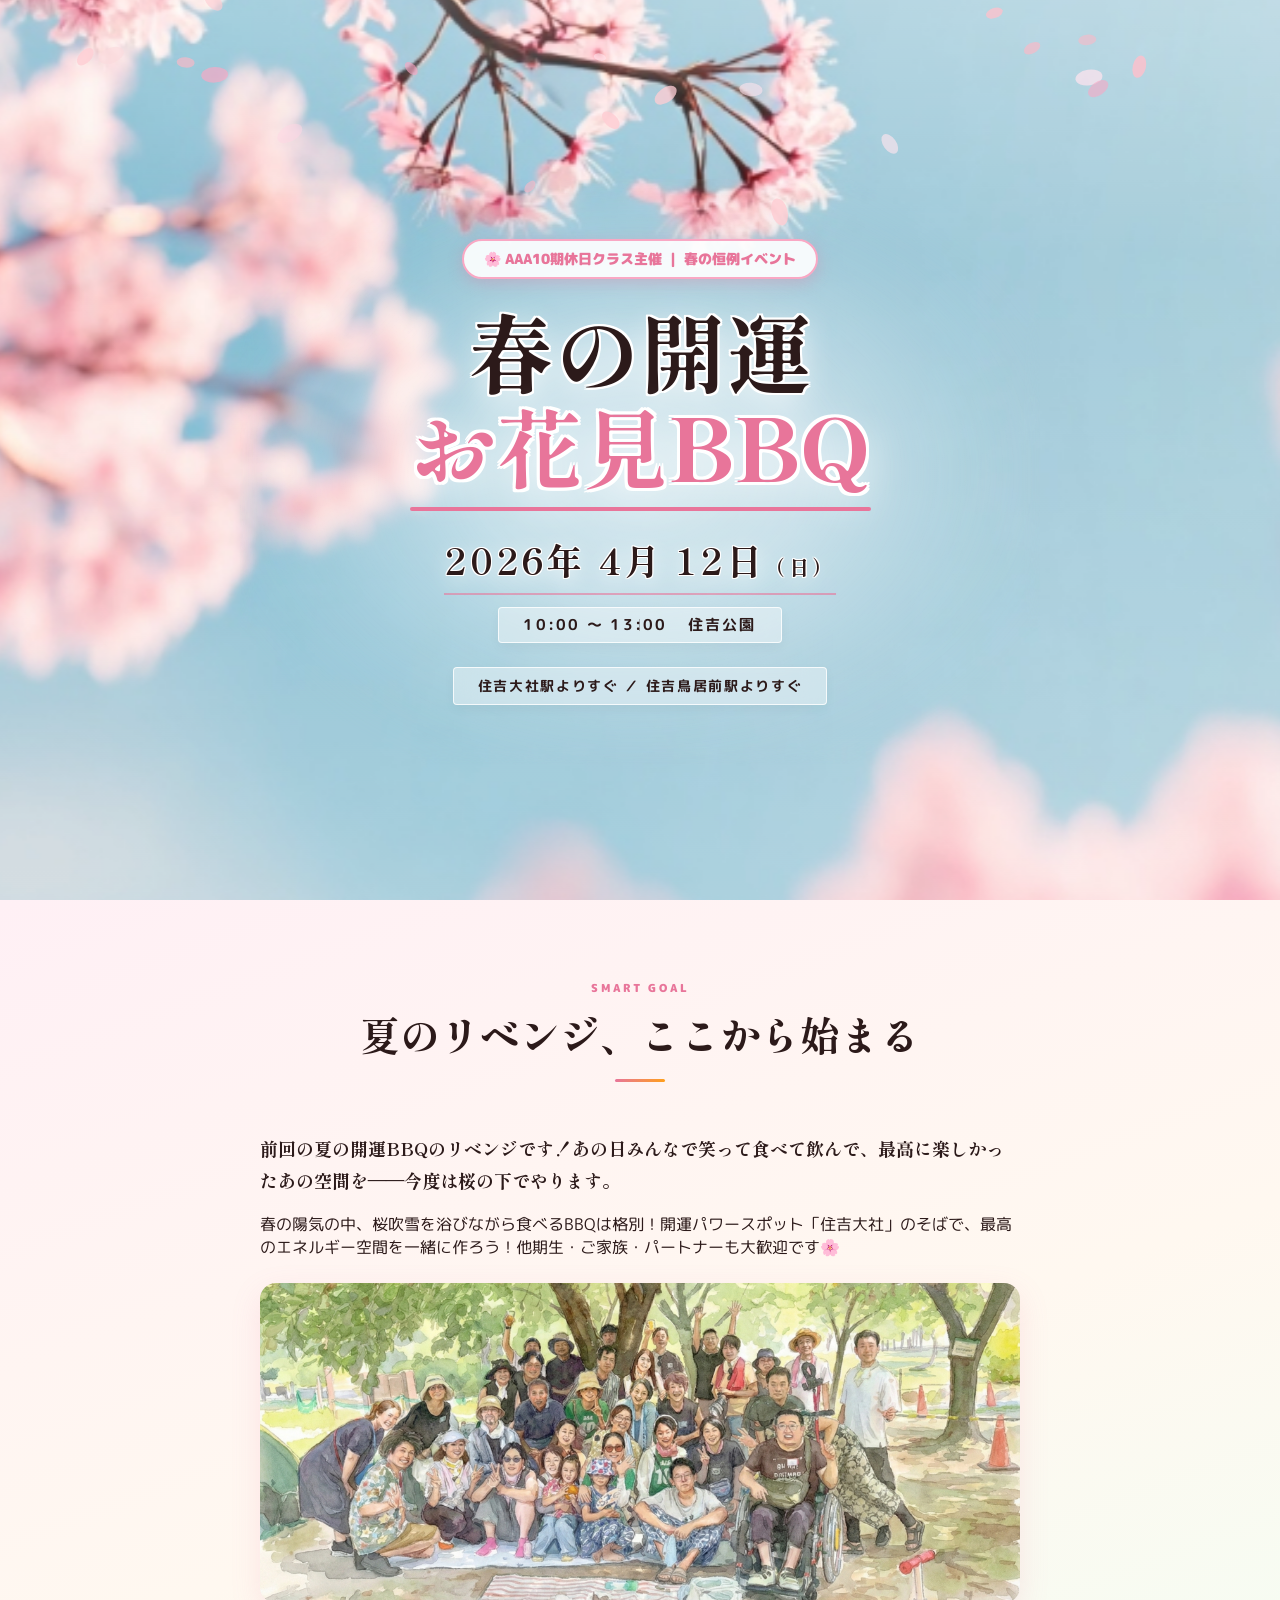
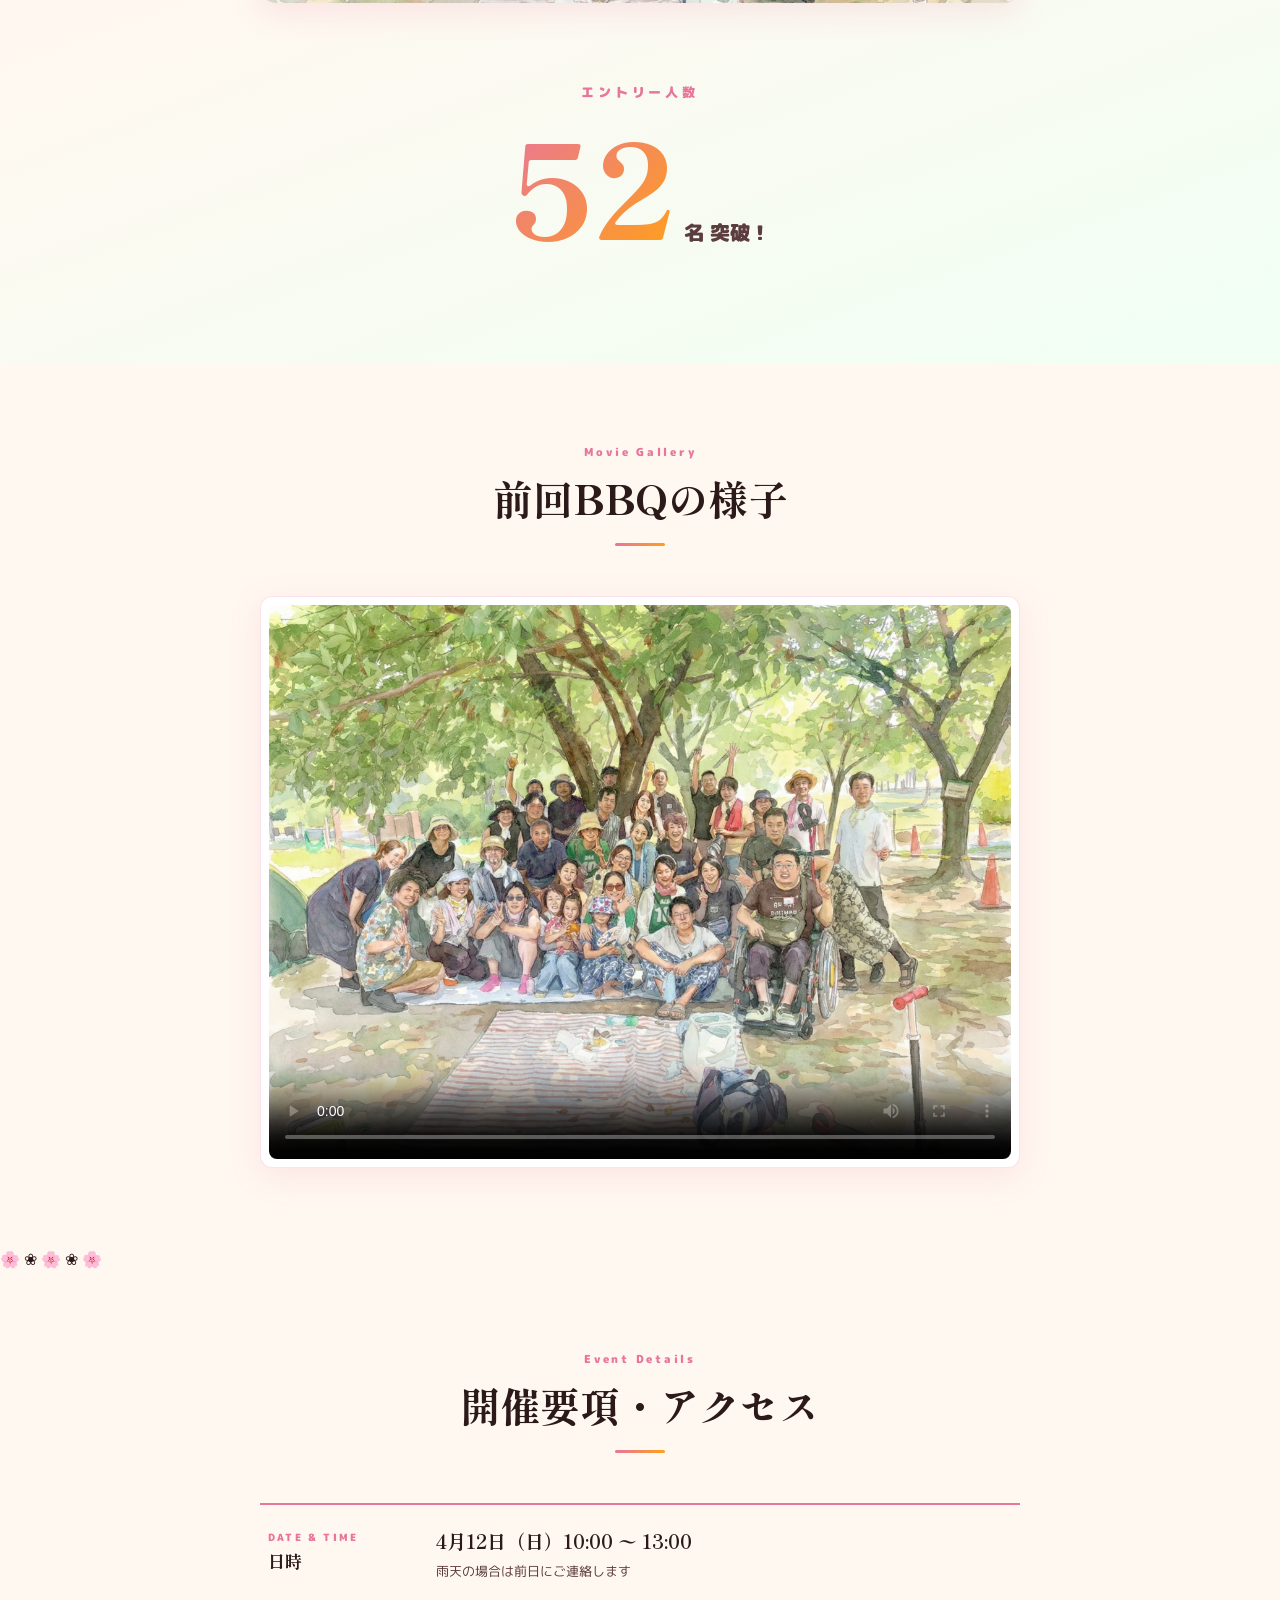
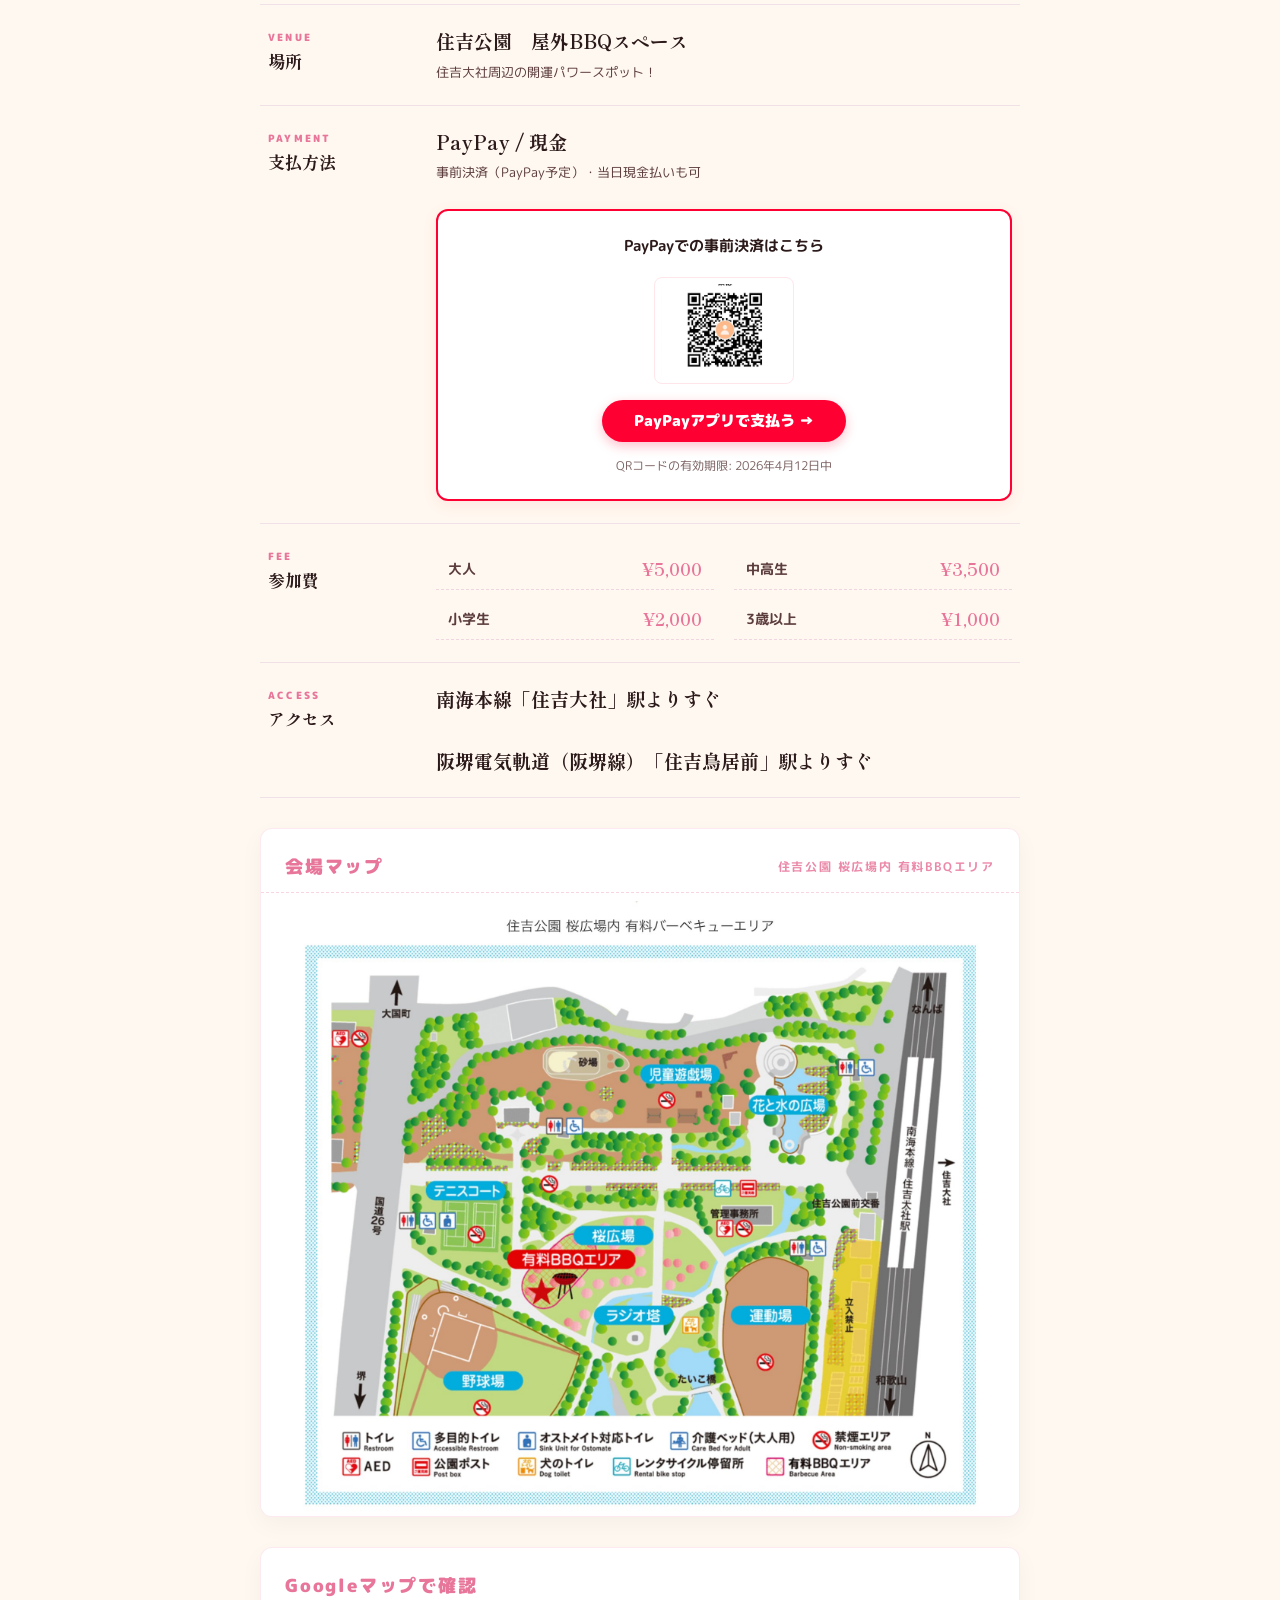
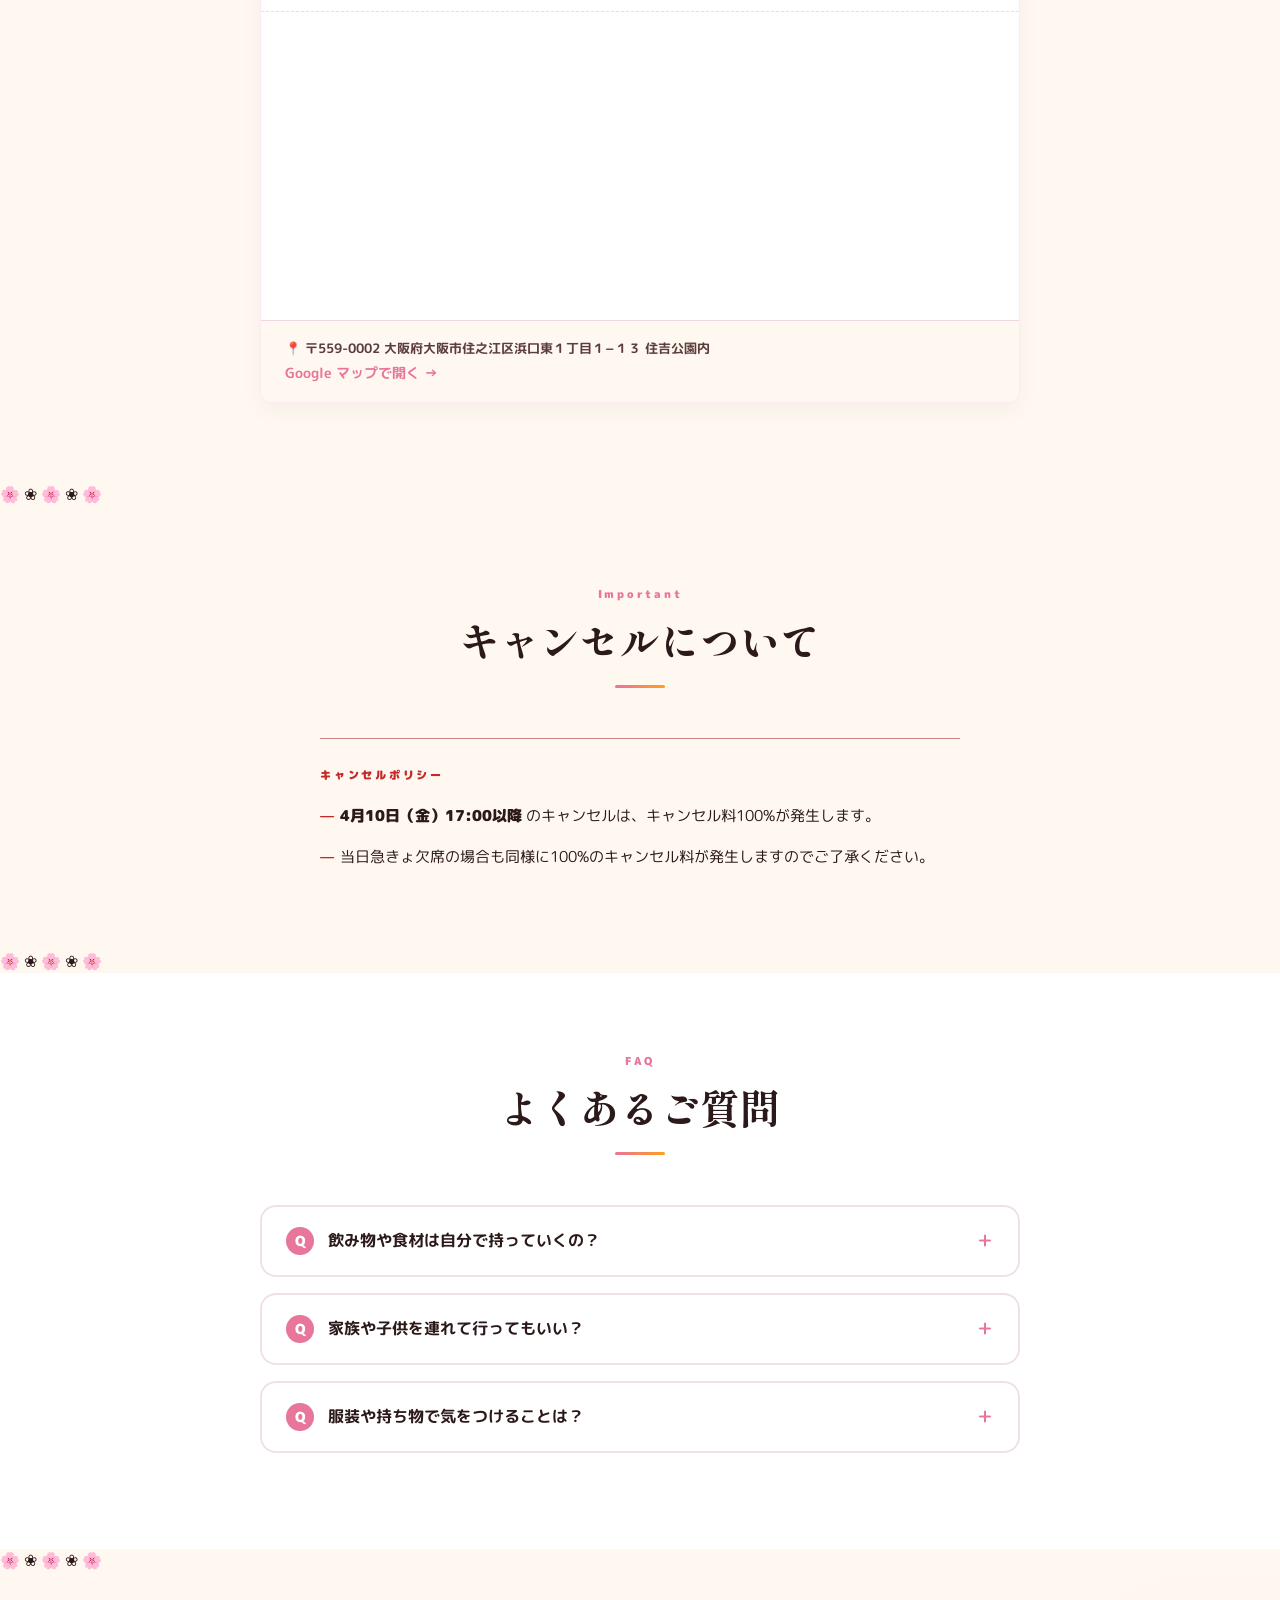
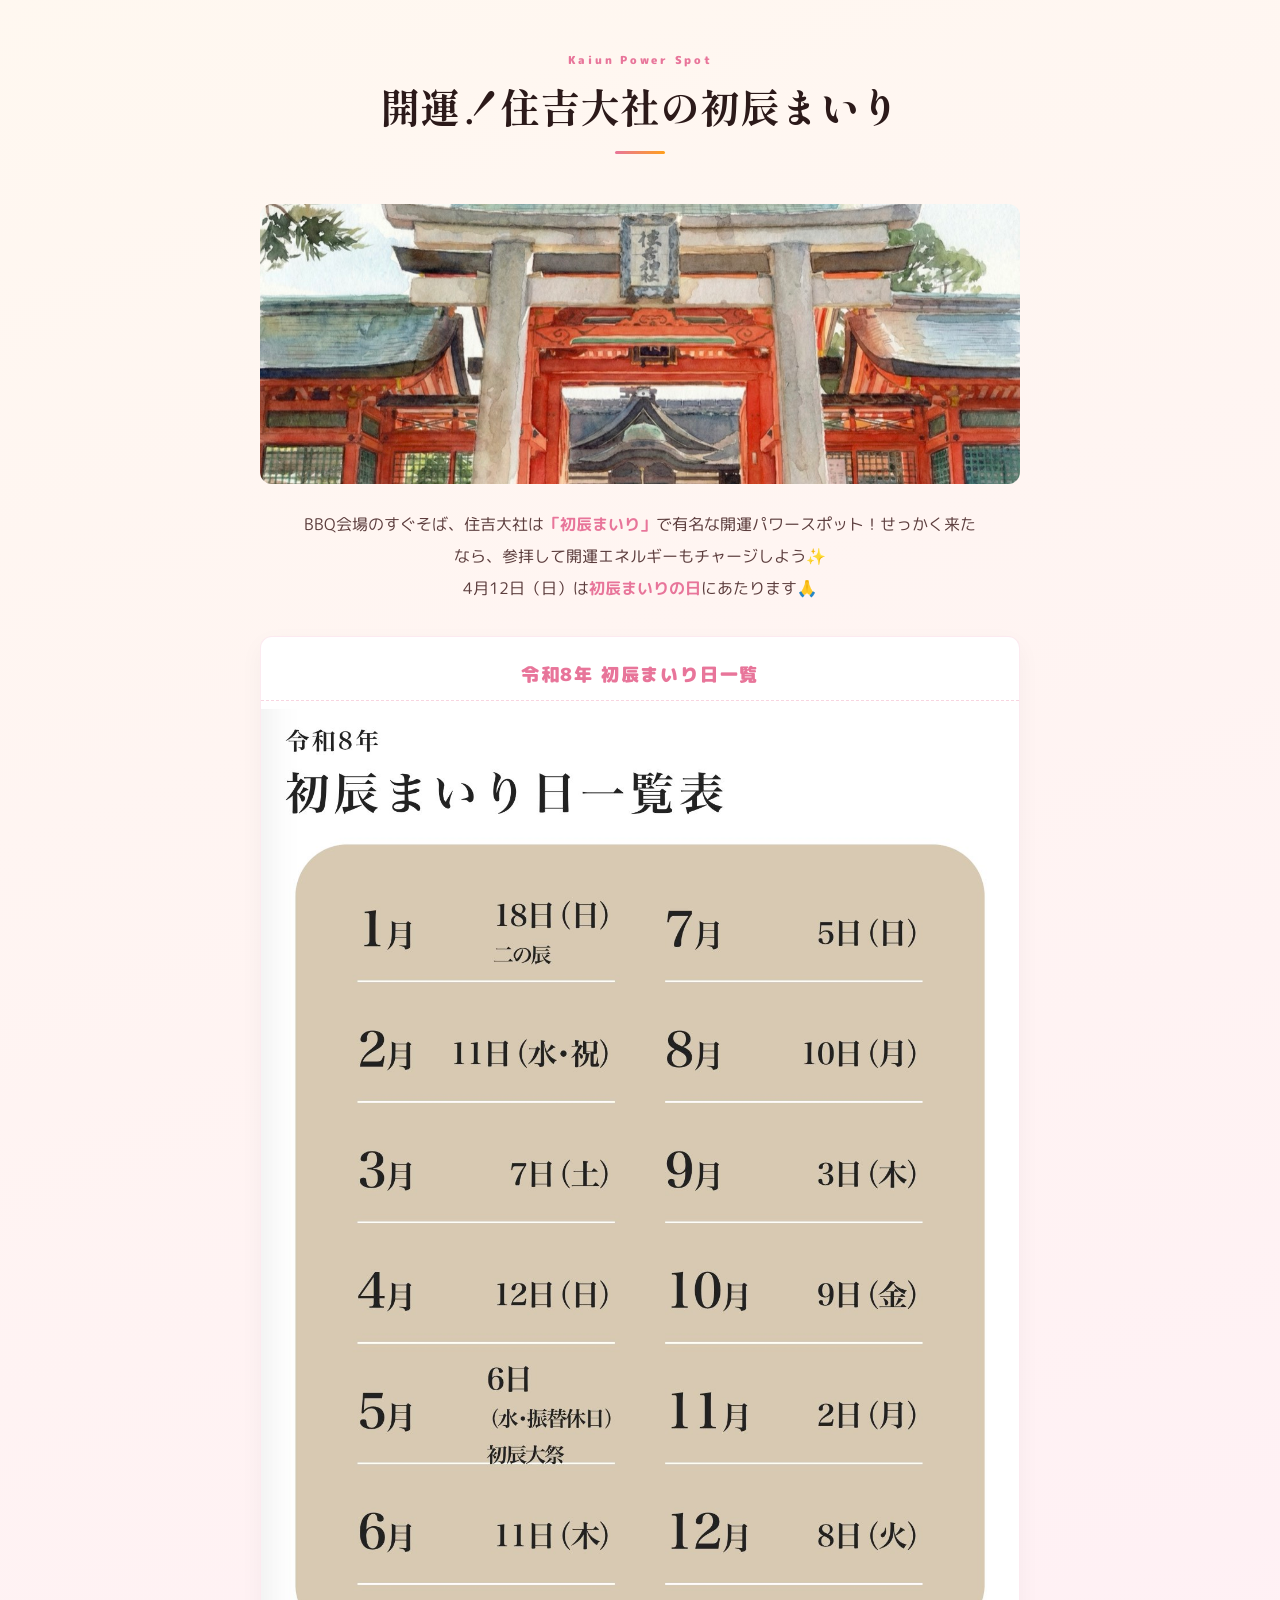
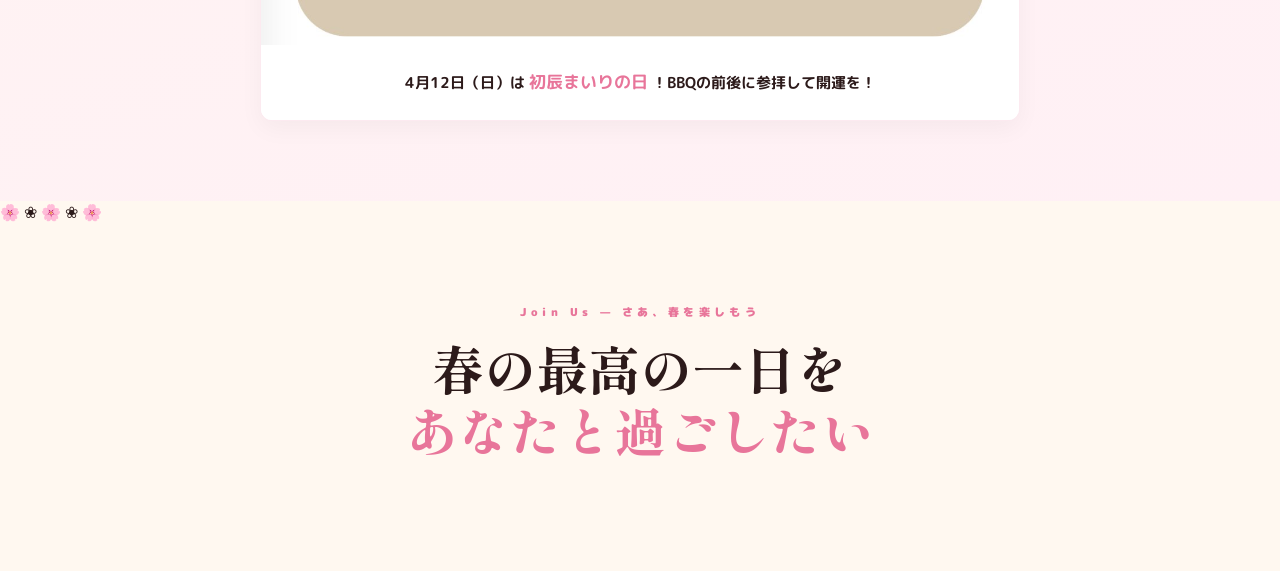
==== commit b2e3d4d6: "Add files via upload" ====
--- a/index.html
+++ b/index.html
@@ -18,14 +18,6 @@
 
     <canvas id="petal-canvas"></canvas>
 
-    <div class="sticky-progress">
-        <span class="label">🌸 エントリー急増中！</span>
-        <div class="bar-wrap">
-            <div class="bar-fill"></div>
-        </div>
-        <span class="count">現在 52 名</span>
-    </div>
-
     <header class="hero">
         <div class="hero-bg"></div>
 
@@ -62,16 +54,11 @@
             </div>
 
             <div class="counter-elegant reveal">
-                <p class="counter-elegant-label">現在のエントリー人数</p>
+                <p class="counter-elegant-label">エントリー人数</p>
                 <div class="counter-elegant-numbers">
                     <span class="counter-now">52</span>
                     <span class="counter-unit">名 突破！</span>
                 </div>
-                <div class="counter-elegant-line"></div>
-                <p class="counter-elegant-msg">
-                    参加者続々増加中！ 人数が増えるほどエネルギーも倍増。<br>
-                    <strong>まだまだ大歓迎！</strong> あなたの参加をお待ちしています。
-                </p>
             </div>
         </div>
     </section>
@@ -133,19 +120,18 @@
                     <div class="info-row-value">
                         <strong>PayPay / 現金</strong>
                         <span class="info-note">事前決済（PayPay予定）・当日現金払いも可</span>
-                    </div>
-                </div>
-
-                <div class="info-row info-row-deadline">
-                    <div class="info-row-label">
-                        <span class="info-en">DEADLINE</span>
-                        <span class="info-ja">締切</span>
-                    </div>
-                    <div class="info-row-value">
-                        <strong>3月1日（日）</strong>
-                        <span class="info-note">人数確定のため、お早めの入力を！</span>
-                    </div>
-                </div>
+                        <div class="paypay-container">
+                            <p class="paypay-lead">PayPayでの事前決済はこちら</p>
+                            <a href="https://qr.paypay.ne.jp/p2p01_zCg8Bl6BQ6oM4yH9" target="_blank" rel="noopener" class="paypay-link">
+                                <img src="images/paypay_qr.jpg" alt="PayPay QRコード" class="paypay-qr" onerror="this.style.display='none'">
+                                <span>PayPayアプリで支払う →</span>
+                            </a>
+                            <p class="paypay-note">QRコードの有効期限: 2026年4月12日中</p>
+                        </div>
+                    </div>
+                </div>
+
+
 
                 <div class="info-row info-row-fee">
                     <div class="info-row-label">
@@ -218,9 +204,6 @@
                         <span class="list-text">のキャンセルは、キャンセル料100%が発生します。</span>
                     </li>
                     <li>
-                        <span class="list-text">予定がまだ読めない方は、調整さんで「△」を入力しておいてください。</span>
-                    </li>
-                    <li>
                         <span class="list-text">当日急きょ欠席の場合も同様に100%のキャンセル料が発生しますのでご了承ください。</span>
                     </li>
                 </ul>
@@ -302,15 +285,6 @@
         <div class="inner">
             <p class="cta-eyebrow">Join Us — さあ、春を楽しもう</p>
             <h2>春の最高の一日を<br><em>あなたと過ごしたい</em></h2>
-            <div class="deadline">出欠締切：<strong>3月1日（日）</strong></div>
-            <ul class="cta-check-list">
-                <li>予定が微妙な人は「△」でOK</li>
-                <li>家族連れはコメント欄に人数の内訳を記入</li>
-                <li>質問はいつでも気軽にどうぞ</li>
-            </ul>
-            <a href="https://chouseisan.com/s?h=913a7e72faf543aea218d1fd785c5a6a" class="btn-cta" target="_blank"
-                rel="noopener">出欠を入力する</a>
-            <p class="cta-note">※入力は1分で完了します</p>
         </div>
     </section>
 
--- a/css/style.css
+++ b/css/style.css
@@ -610,6 +610,66 @@
     line-height: 1.7;
 }
 
+/* =====================
+   PayPay決済エリア
+   ===================== */
+.paypay-container {
+    margin-top: 20px;
+    padding: 24px 16px;
+    background: #fff;
+    border: 2px solid #ff0033; /* PayPay color */
+    border-radius: 12px;
+    text-align: center;
+    box-shadow: 0 4px 15px rgba(255, 0, 51, 0.08);
+}
+
+.paypay-lead {
+    font-size: 15px;
+    font-weight: 700;
+    color: var(--text-dark);
+    margin-bottom: 20px;
+}
+
+.paypay-link {
+    display: inline-flex;
+    flex-direction: column;
+    align-items: center;
+    text-decoration: none;
+    gap: 16px;
+}
+
+.paypay-qr {
+    width: 140px;
+    height: auto;
+    border: 1px solid #ffe6eb;
+    padding: 6px;
+    border-radius: 8px;
+    background: #fff;
+}
+
+.paypay-link span {
+    background: #ff0033;
+    color: #fff;
+    padding: 10px 32px;
+    border-radius: 99px;
+    font-size: 15px;
+    font-weight: 900;
+    transition: opacity 0.2s, transform 0.2s;
+    box-shadow: 0 4px 12px rgba(255, 0, 51, 0.25);
+}
+
+.paypay-link:hover span {
+    opacity: 0.9;
+    transform: translateY(-2px);
+}
+
+.paypay-note {
+    font-size: 11.5px;
+    color: var(--text-mid);
+    margin-top: 16px;
+    opacity: 0.8;
+}
+
 /* 締切行の特別表示 */
 .info-row-deadline {
     background: linear-gradient(90deg, rgba(232, 117, 154, 0.06) 0%, transparent 100%);
